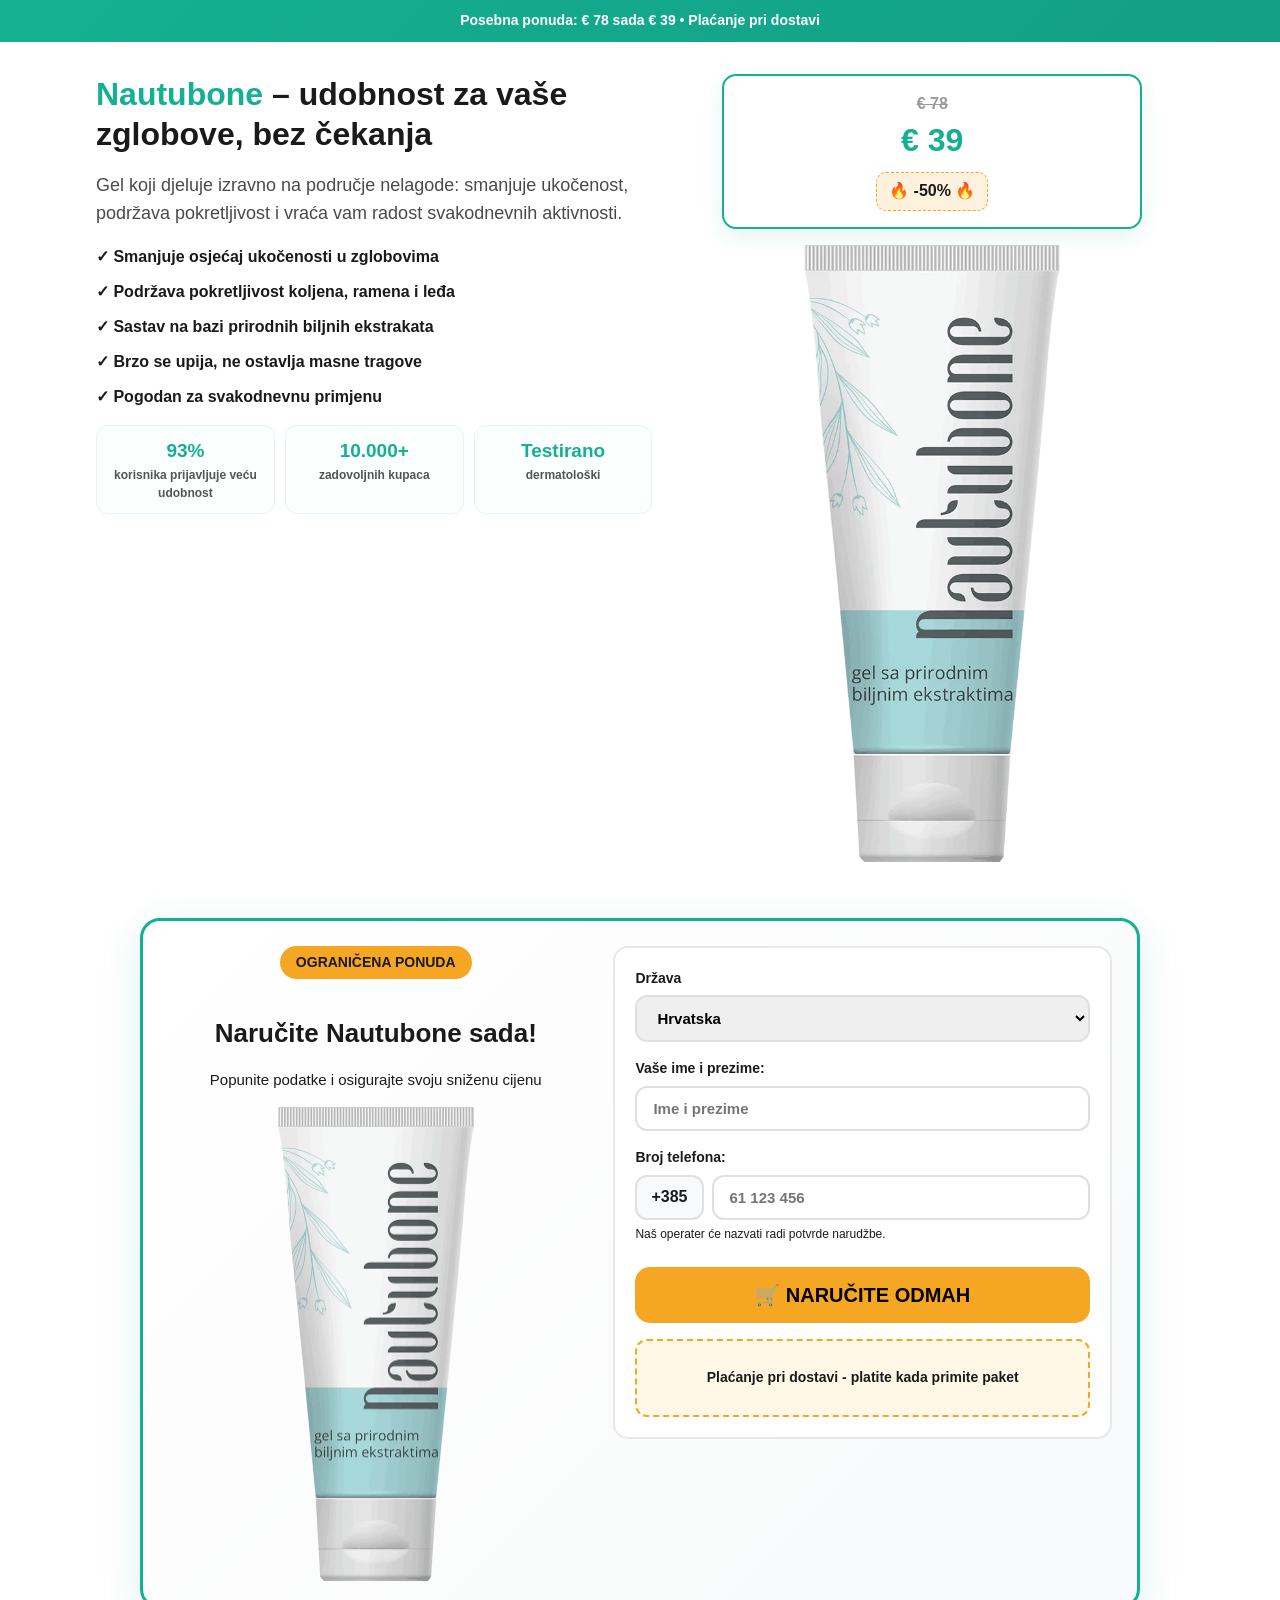
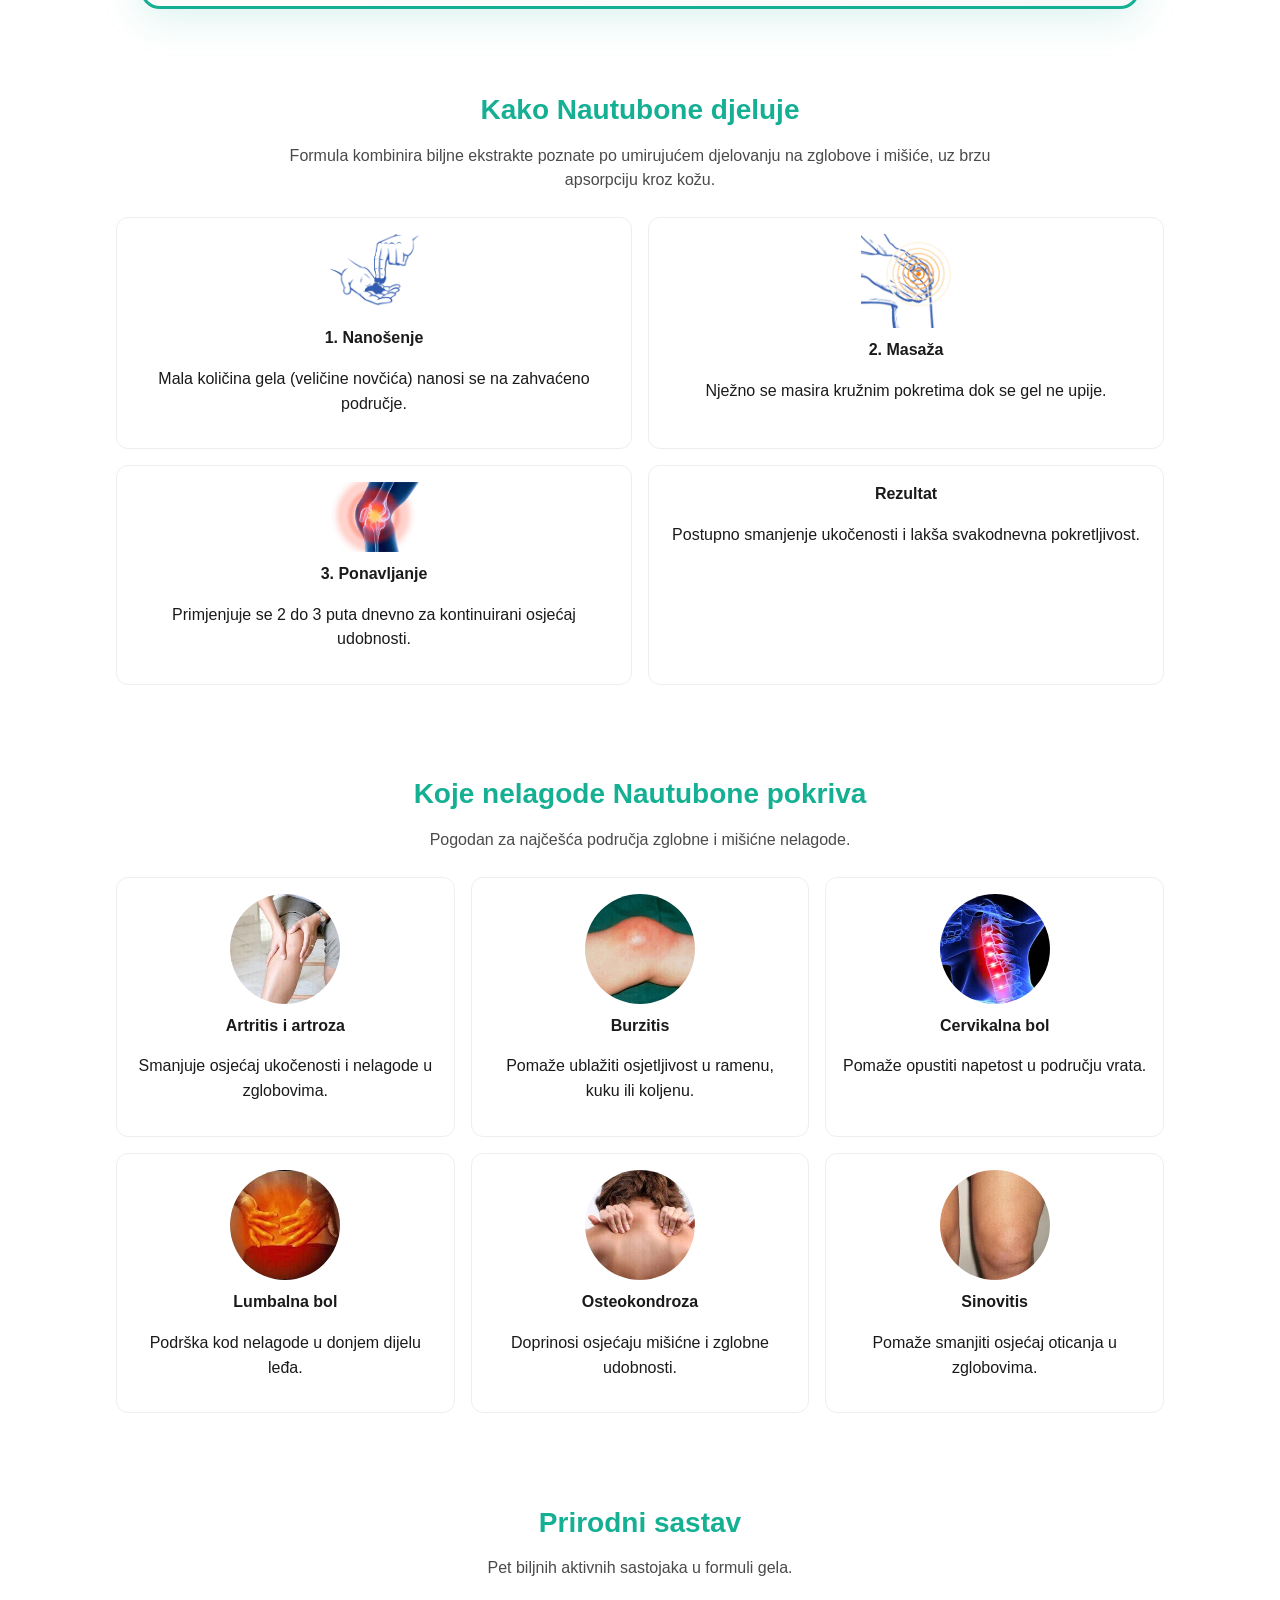
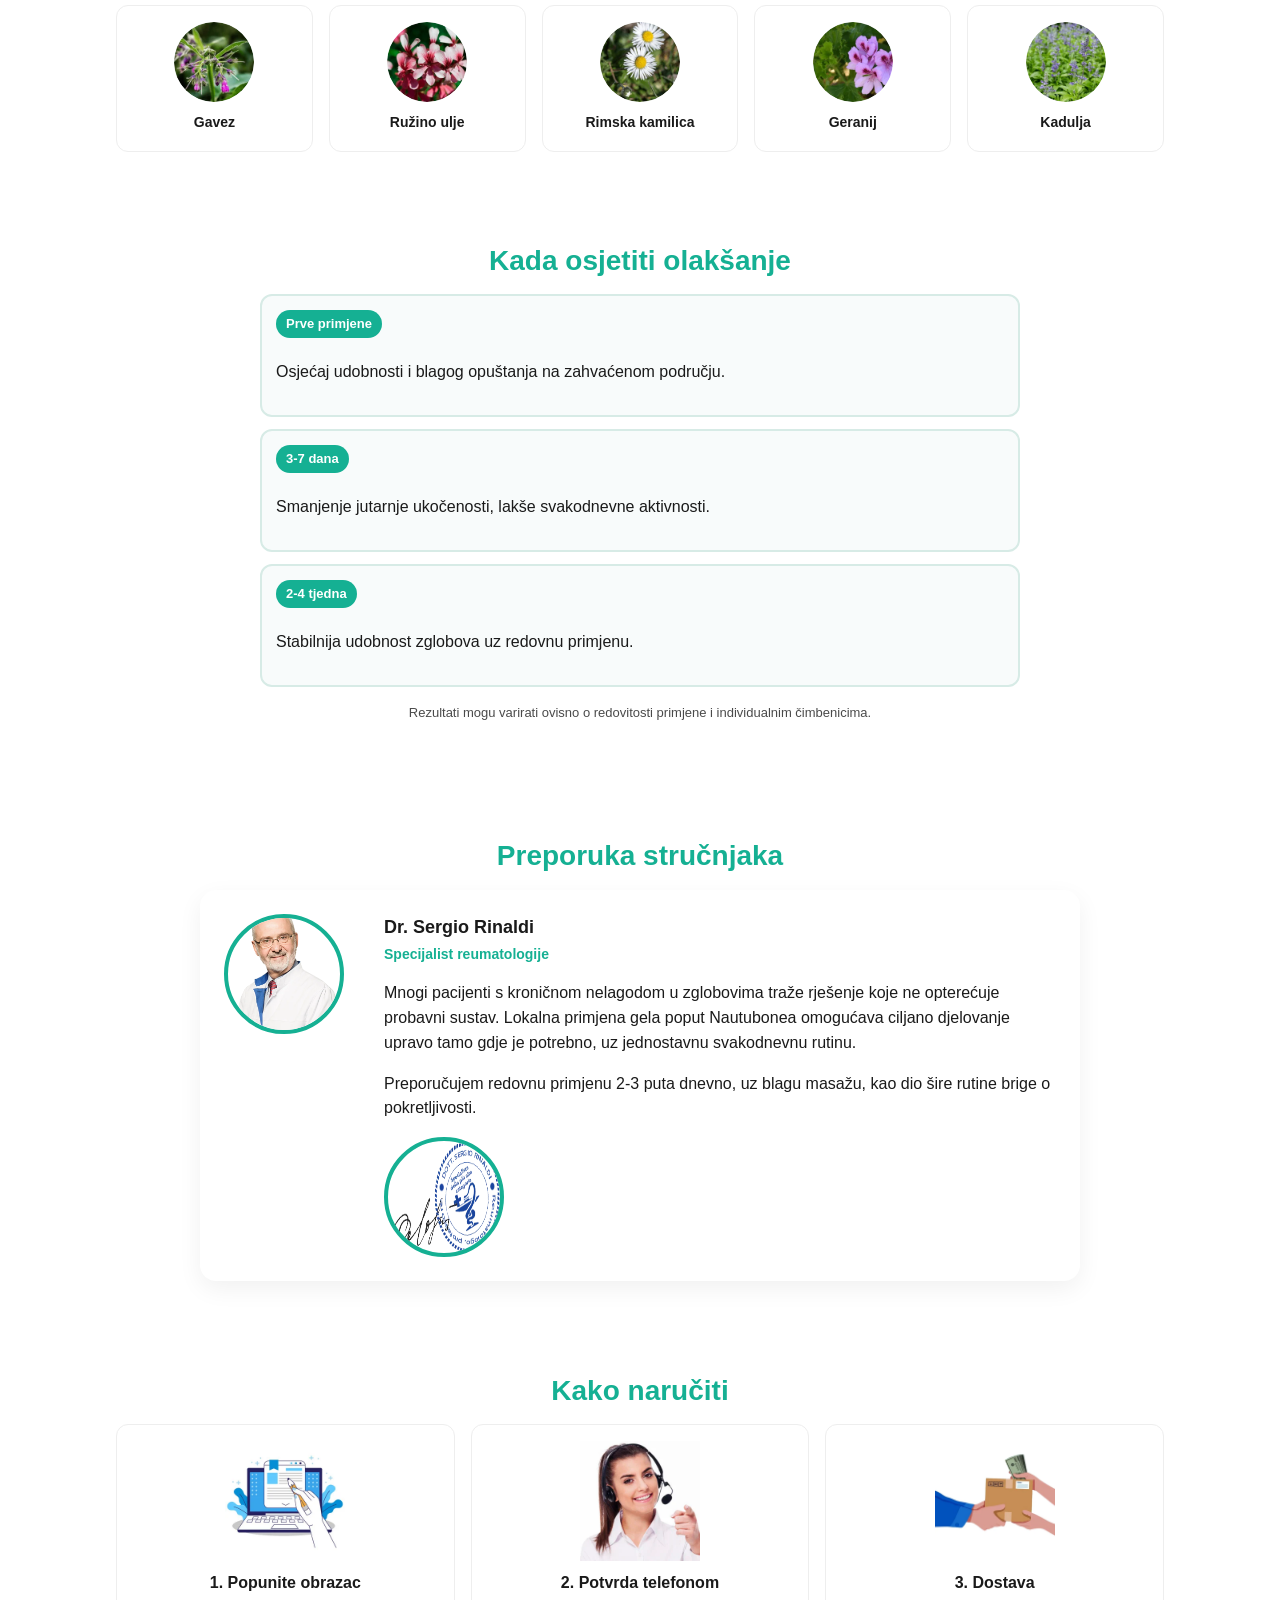
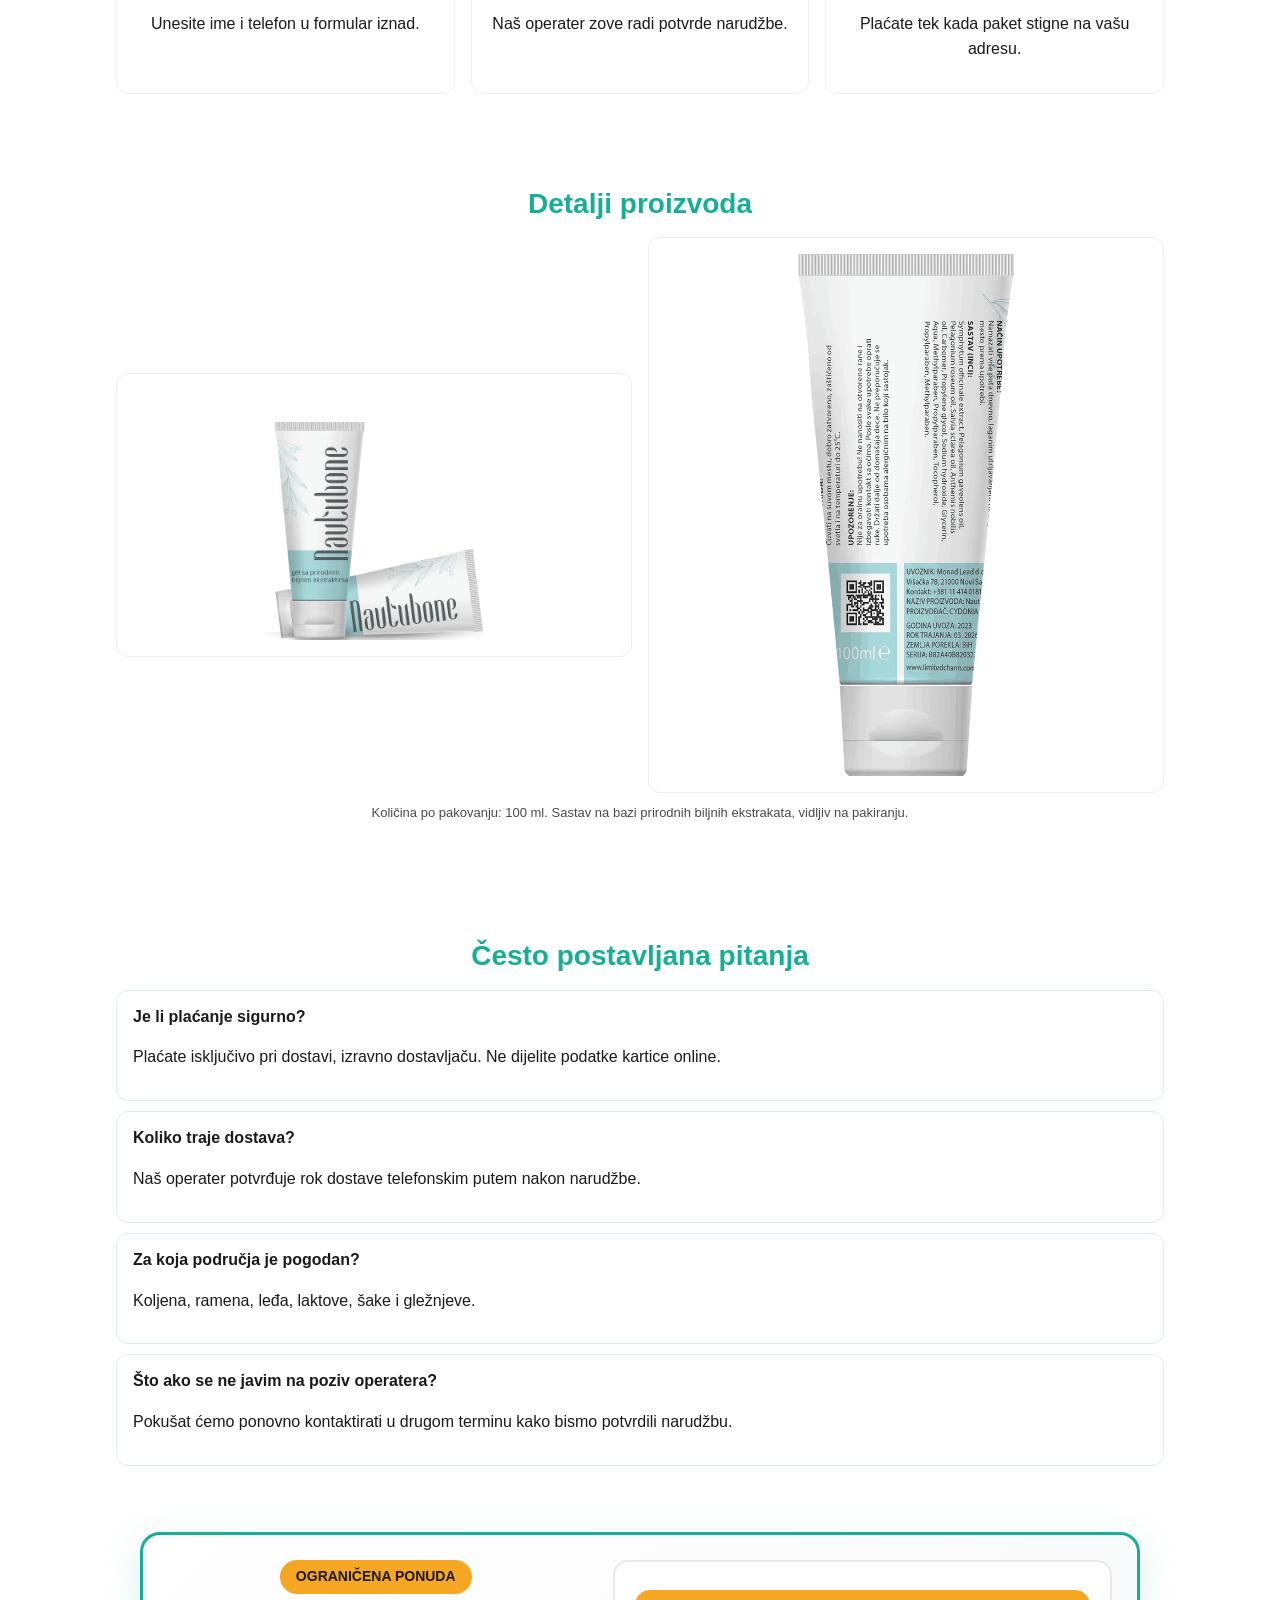
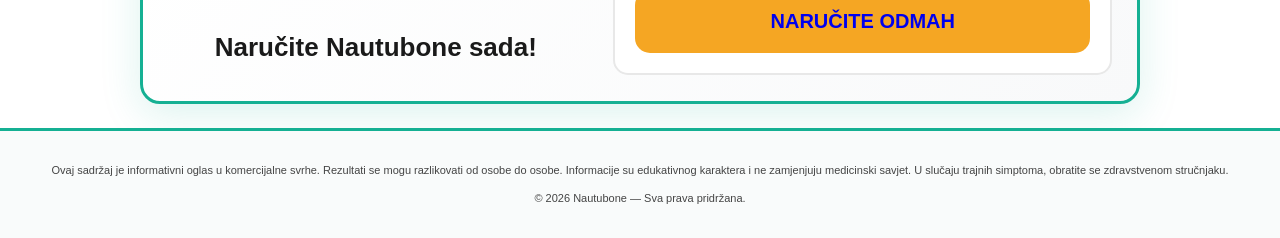
==== index.html @ 8d082479 "Initial commit" ====
<!DOCTYPE html>
<html lang="hr">
<head>
<meta charset="UTF-8">
<title>Nautubone - Udobnost za vaše zglobove</title>
<meta name="viewport" content="width=device-width, initial-scale=1">
<link rel="stylesheet" href="css/style.css">
</head>
<body>

<div class="lp-sticky">
  Posebna ponuda: <span id="price-old-value-sticky"></span> sada <span id="price-new-value-sticky"></span> • Plaćanje pri dostavi
</div>

<!-- HERO -->
<section class="hero">
  <div class="hero-col-left">
    <h1><span class="produto-nome destaque">Nautubone</span> – udobnost za vaše zglobove, bez čekanja</h1>
    <p class="sub">Gel koji djeluje izravno na područje nelagode: smanjuje ukočenost, podržava pokretljivost i vraća vam radost svakodnevnih aktivnosti.</p>

    <ul class="beneficios">
      <li>✓ Smanjuje osjećaj ukočenosti u zglobovima</li>
      <li>✓ Podržava pokretljivost koljena, ramena i leđa</li>
      <li>✓ Sastav na bazi prirodnih biljnih ekstrakata</li>
      <li>✓ Brzo se upija, ne ostavlja masne tragove</li>
      <li>✓ Pogodan za svakodnevnu primjenu</li>
    </ul>

    <div class="quick-facts">
      <div><strong>93%</strong><span>korisnika prijavljuje veću udobnost</span></div>
      <div><strong>10.000+</strong><span>zadovoljnih kupaca</span></div>
      <div><strong>Testirano</strong><span>dermatološki</span></div>
    </div>
  </div>

  <div class="hero-col-right">
    <div class="oferta-card">
      <div id="price-old-value"></div>
      <div id="price-new-value"></div>
      <div id="price-discount-value"></div>
    </div>
    <img class="product-img-front" src="img/nautubone_front.webp" alt="Nautubone gel" style="max-width:260px;margin:16px auto 0;">
  </div>
</section>

<!-- FORMULÁRIO -->
<div class="form-container" id="formulario-oferta">
  <div class="form-two-columns">
    <div class="left-column" style="text-align:center;">
      <div class="form-badge" id="form-badge"></div>
      <h2 class="form-title" id="form-title"></h2>
      <p class="form-subtitle" id="form-subtitle"></p>
      <img class="product-img-front" src="img/nautubone_front.webp" alt="Nautubone gel" style="max-width:200px;margin:0 auto;">
    </div>

    <div class="right-column">
      <div class="form-wrapper">
        <form id="order_form" method="post">

          <div class="form-group">
            <label class="form-label" id="label-pais" for="country_code_selector"></label>
            <select class="form-input" id="country_code_selector" name="country" required>
              <option id="pais-option" value="" selected></option>
            </select>
          </div>

          <div class="form-group">
            <label class="form-label" id="label-nome" for="label_name"></label>
            <input class="form-input" id="label_name" name="name" type="text" autocomplete="name" required>
          </div>

          <div class="form-group">
            <label class="form-label" id="label-telefone" for="label_phone"></label>
            <div class="phone-group">
              <span class="phone-ddi" id="phone-ddi"></span>
              <input class="form-input" id="label_phone" name="phone" type="tel" autocomplete="tel" required>
            </div>
            <small class="form-help" id="ajuda-telefone"></small>
          </div>

          <button type="submit" class="cta-button"><span id="cta-button-text"></span></button>
        </form>

        <div class="payment-info">
          <p id="payment-info-text"></p>
        </div>
      </div>
    </div>
  </div>
</div>

<!-- MECANISMO -->
<section class="section">
  <h2>Kako <span class="produto-nome">Nautubone</span> djeluje</h2>
  <p class="lead">Formula kombinira biljne ekstrakte poznate po umirujućem djelovanju na zglobove i mišiće, uz brzu apsorpciju kroz kožu.</p>
  <div class="grid-cards">
    <div class="card-simple">
      <img src="img/htu-item1.webp" alt="Nanošenje gela" style="max-width:90px;margin:0 auto 10px;">
      <strong>1. Nanošenje</strong><p>Mala količina gela (veličine novčića) nanosi se na zahvaćeno područje.</p>
    </div>
    <div class="card-simple">
      <img src="img/htu-item2.webp" alt="Masaža gela" style="max-width:90px;margin:0 auto 10px;">
      <strong>2. Masaža</strong><p>Nježno se masira kružnim pokretima dok se gel ne upije.</p>
    </div>
    <div class="card-simple">
      <img src="img/block-bg3.webp" alt="Redovna primjena" style="max-width:90px;margin:0 auto 10px;">
      <strong>3. Ponavljanje</strong><p>Primjenjuje se 2 do 3 puta dnevno za kontinuirani osjećaj udobnosti.</p>
    </div>
    <div class="card-simple"><strong>Rezultat</strong><p>Postupno smanjenje ukočenosti i lakša svakodnevna pokretljivost.</p></div>
  </div>
</section>

<!-- CONDIÇÕES TRATADAS -->
<section class="section">
  <h2>Koje nelagode Nautubone pokriva</h2>
  <p class="lead">Pogodan za najčešća područja zglobne i mišićne nelagode.</p>
  <div class="grid-cards" style="grid-template-columns:repeat(3,1fr);">
    <div class="card-simple">
      <img src="img/artrite_artrose.webp" alt="Artritis i artroza" style="max-width:110px;border-radius:50%;margin:0 auto 10px;">
      <strong>Artritis i artroza</strong><p>Smanjuje osjećaj ukočenosti i nelagode u zglobovima.</p>
    </div>
    <div class="card-simple">
      <img src="img/bursite.webp" alt="Burzitis" style="max-width:110px;border-radius:50%;margin:0 auto 10px;">
      <strong>Burzitis</strong><p>Pomaže ublažiti osjetljivost u ramenu, kuku ili koljenu.</p>
    </div>
    <div class="card-simple">
      <img src="img/cervicalgia.webp" alt="Cervikalna bol" style="max-width:110px;border-radius:50%;margin:0 auto 10px;">
      <strong>Cervikalna bol</strong><p>Pomaže opustiti napetost u području vrata.</p>
    </div>
    <div class="card-simple">
      <img src="img/dor_forte.webp" alt="Lumbalna bol" style="max-width:110px;border-radius:50%;margin:0 auto 10px;">
      <strong>Lumbalna bol</strong><p>Podrška kod nelagode u donjem dijelu leđa.</p>
    </div>
    <div class="card-simple">
      <img src="img/osteocondrose_osteoporose.webp" alt="Osteokondroza" style="max-width:110px;border-radius:50%;margin:0 auto 10px;">
      <strong>Osteokondroza</strong><p>Doprinosi osjećaju mišićne i zglobne udobnosti.</p>
    </div>
    <div class="card-simple">
      <img src="img/sinovite.webp" alt="Sinovitis" style="max-width:110px;border-radius:50%;margin:0 auto 10px;">
      <strong>Sinovitis</strong><p>Pomaže smanjiti osjećaj oticanja u zglobovima.</p>
    </div>
  </div>
</section>

<!-- INGREDIENTES -->
<section class="section">
  <h2>Prirodni sastav</h2>
  <p class="lead">Pet biljnih aktivnih sastojaka u formuli gela.</p>
  <div class="grid-cards" style="grid-template-columns:repeat(5,1fr);">
    <div class="card-simple">
      <img src="img/Symphytum_officinale.webp" alt="Gavez" style="max-width:80px;border-radius:50%;margin:0 auto 8px;">
      <strong style="font-size:14px;">Gavez</strong>
    </div>
    <div class="card-simple">
      <img src="img/Pelargonium_roseum.webp" alt="Ružino ulje" style="max-width:80px;border-radius:50%;margin:0 auto 8px;">
      <strong style="font-size:14px;">Ružino ulje</strong>
    </div>
    <div class="card-simple">
      <img src="img/Anthemis_nobilis.webp" alt="Rimska kamilica" style="max-width:80px;border-radius:50%;margin:0 auto 8px;">
      <strong style="font-size:14px;">Rimska kamilica</strong>
    </div>
    <div class="card-simple">
      <img src="img/Pelargonium_graveolens.webp" alt="Geranij" style="max-width:80px;border-radius:50%;margin:0 auto 8px;">
      <strong style="font-size:14px;">Geranij</strong>
    </div>
    <div class="card-simple">
      <img src="img/Salvia_sclarea.webp" alt="Kadulja" style="max-width:80px;border-radius:50%;margin:0 auto 8px;">
      <strong style="font-size:14px;">Kadulja</strong>
    </div>
  </div>
</section>

<!-- TIMELINE -->
<section class="section">
  <h2>Kada osjetiti olakšanje</h2>
  <div class="timeline">
    <div class="card"><span class="when">Prve primjene</span><p>Osjećaj udobnosti i blagog opuštanja na zahvaćenom području.</p></div>
    <div class="card"><span class="when">3-7 dana</span><p>Smanjenje jutarnje ukočenosti, lakše svakodnevne aktivnosti.</p></div>
    <div class="card"><span class="when">2-4 tjedna</span><p>Stabilnija udobnost zglobova uz redovnu primjenu.</p></div>
  </div>
  <p class="lead" style="margin-top:16px;font-size:13px;">Rezultati mogu varirati ovisno o redovitosti primjene i individualnim čimbenicima.</p>
</section>

<!-- DEPOIMENTO / AUTORIDADE -->
<section class="section">
  <h2>Preporuka stručnjaka</h2>
  <div class="expert-card">
    <img src="img/doctor.webp" alt="Dr. Sergio Rinaldi" style="border-radius:50%;width:120px;height:120px;object-fit:cover;">
    <div>
      <p class="expert-name">Dr. Sergio Rinaldi</p>
      <p class="expert-title">Specijalist reumatologije</p>
      <p>Mnogi pacijenti s kroničnom nelagodom u zglobovima traže rješenje koje ne opterećuje probavni sustav. Lokalna primjena gela poput Nautubonea omogućava ciljano djelovanje upravo tamo gdje je potrebno, uz jednostavnu svakodnevnu rutinu.</p>
      <p>Preporučujem redovnu primjenu 2-3 puta dnevno, uz blagu masažu, kao dio šire rutine brige o pokretljivosti.</p>
      <img src="img/signature.webp" alt="Potpis" style="max-width:140px;margin-top:10px;">
    </div>
  </div>
</section>

<!-- COMO FUNCIONA O PEDIDO -->
<section class="section">
  <h2>Kako naručiti</h2>
  <div class="grid-cards" style="grid-template-columns:repeat(3,1fr);">
    <div class="card-simple">
      <img src="img/order_step1.webp" alt="Popunite obrazac" style="max-width:120px;margin:0 auto 10px;">
      <strong>1. Popunite obrazac</strong><p>Unesite ime i telefon u formular iznad.</p>
    </div>
    <div class="card-simple">
      <img src="img/order_step2.webp" alt="Poziv operatera" style="max-width:120px;margin:0 auto 10px;">
      <strong>2. Potvrda telefonom</strong><p>Naš operater zove radi potvrde narudžbe.</p>
    </div>
    <div class="card-simple">
      <img src="img/order_step3.webp" alt="Dostava i plaćanje" style="max-width:120px;margin:0 auto 10px;">
      <strong>3. Dostava</strong><p>Plaćate tek kada paket stigne na vašu adresu.</p>
    </div>
  </div>
</section>

<!-- DETALHES DO PRODUTO -->
<section class="section">
  <h2>Detalji proizvoda</h2>
  <div class="grid-cards" style="grid-template-columns:1fr 1fr;align-items:center;">
    <div class="card-simple"><img src="img/nautubone_promo_70.webp" alt="Nautubone gel" style="max-width:220px;margin:0 auto;"></div>
    <div class="card-simple">
      <img src="img/nautubone_back.webp" alt="Nautubone - sastav i upute" style="max-width:220px;margin:0 auto;">
    </div>
  </div>
  <p class="lead" style="margin-top:10px;font-size:13px;">Količina po pakovanju: 100 ml. Sastav na bazi prirodnih biljnih ekstrakata, vidljiv na pakiranju.</p>
</section>

<!-- FAQ -->
<section class="section">
  <h2>Često postavljana pitanja</h2>
  <div class="faq-item"><strong>Je li plaćanje sigurno?</strong><p>Plaćate isključivo pri dostavi, izravno dostavljaču. Ne dijelite podatke kartice online.</p></div>
  <div class="faq-item"><strong>Koliko traje dostava?</strong><p>Naš operater potvrđuje rok dostave telefonskim putem nakon narudžbe.</p></div>
  <div class="faq-item"><strong>Za koja područja je pogodan?</strong><p>Koljena, ramena, leđa, laktove, šake i gležnjeve.</p></div>
  <div class="faq-item"><strong>Što ako se ne javim na poziv operatera?</strong><p>Pokušat ćemo ponovno kontaktirati u drugom terminu kako bismo potvrdili narudžbu.</p></div>
</section>

<!-- CTA FINAL -->
<div class="form-container">
  <div class="form-two-columns">
    <div class="left-column" style="text-align:center;">
      <div class="form-badge" id="form-badge-2"></div>
      <h2 class="form-title" id="form-title-2"></h2>
    </div>
    <div class="right-column">
      <div class="form-wrapper">
        <a href="#formulario-oferta" class="cta-button" style="display:block;text-align:center;text-decoration:none;">
          Naručite odmah
        </a>
      </div>
    </div>
  </div>
</div>

<footer class="legal">
  <p>Ovaj sadržaj je informativni oglas u komercijalne svrhe. Rezultati se mogu razlikovati od osobe do osobe. Informacije su edukativnog karaktera i ne zamjenjuju medicinski savjet. U slučaju trajnih simptoma, obratite se zdravstvenom stručnjaku.</p>
  <p>© <span id="ano-atual"></span> <span class="produto-nome">Nautubone</span> — Sva prava pridržana.</p>
</footer>

<script src="js/config.js"></script>
<script src="js/main.js"></script>
<script src="js/tracking.js"></script>
<script>
  document.getElementById("ano-atual").textContent = new Date().getFullYear();
  document.getElementById("form-badge-2").textContent = OFFER_CONFIG.textos.badgeOferta;
  document.getElementById("form-title-2").textContent = OFFER_CONFIG.textos.tituloForm;
</script>
</body>
</html>
---- css/style.css ----
:root {
  --cor-principal: #15B093;
  --cor-destaque: #F5A623;
  --cor-destaque-escuro: #E09515;
  --cor-texto: #1a1a1a;
  --cor-texto-claro: #4a4a4a;
  --cor-fundo-suave: #f8f9fa;
  --cor-borda: #e0e0e0;
  --cor-branco: #ffffff;
}

* { box-sizing: border-box; }

body {
  margin: 0;
  font-family: -apple-system, BlinkMacSystemFont, "Segoe UI", Roboto, Arial, sans-serif;
  color: var(--cor-texto);
  background: var(--cor-branco);
  line-height: 1.55;
}

img { max-width: 100%; display: block; }

.lp-sticky {
  position: sticky;
  top: 0;
  z-index: 999;
  background: linear-gradient(135deg, var(--cor-principal), #129f85);
  color: #fff;
  text-align: center;
  padding: 10px 14px;
  font-weight: 700;
  font-size: 14px;
}

.hero {
  max-width: 1120px;
  margin: 0 auto;
  padding: 32px 16px;
  display: grid;
  grid-template-columns: 1.05fr 0.95fr;
  gap: 28px;
}
.hero h1 { font-size: 32px; line-height: 1.25; margin: 0 0 14px; }
.hero h1 .destaque { color: var(--cor-principal); }
.hero p.sub { font-size: 18px; color: var(--cor-texto-claro); margin-bottom: 18px; }
.hero ul.beneficios { list-style: none; padding: 0; margin: 0 0 16px; display: grid; gap: 10px; }
.hero ul.beneficios li { display: flex; gap: 10px; font-size: 16px; font-weight: 600; }

.quick-facts { display: grid; grid-template-columns: repeat(3,1fr); gap: 10px; margin-top: 14px; }
.quick-facts div { text-align: center; background: #fbfffe; border: 1px solid #e6f4f1; border-radius: 12px; padding: 10px 8px; }
.quick-facts strong { display: block; font-size: 19px; color: var(--cor-principal); font-weight: 900; }
.quick-facts span { display: block; font-size: 12px; color: #555; font-weight: 700; }

.oferta-card {
  border: 2px solid var(--cor-principal);
  border-radius: 14px;
  padding: 16px;
  background: #fff;
  box-shadow: 0 8px 22px rgba(21,176,147,0.12);
  text-align: center;
  max-width: 420px;
  margin: 0 auto;
}
#price-old-value { font-size: 16px; color: #9b9b9b; text-decoration: line-through; font-weight: 700; }
#price-new-value { display: block; font-size: 32px; font-weight: 900; color: var(--cor-principal); }
#price-discount-value {
  display: inline-block; margin-top: 6px; background: rgba(245,166,35,.15);
  border: 1px dashed var(--cor-destaque); border-radius: 10px; padding: 6px 12px; font-weight: 900;
}

.form-container {
  max-width: 1000px; margin: 24px auto; padding: 25px;
  border: 3px solid var(--cor-principal); border-radius: 20px;
  background: linear-gradient(135deg, #fff 0%, var(--cor-fundo-suave) 100%);
  box-shadow: 0 10px 40px rgba(21,176,147,.15);
}
.form-two-columns { display: grid; grid-template-columns: 1fr 1.2fr; gap: 30px; align-items: start; }
.form-badge {
  background: var(--cor-destaque); font-weight: 800; font-size: 14px; padding: 6px 16px;
  border-radius: 25px; display: inline-block; margin-bottom: 12px; text-transform: uppercase;
}
.form-title { font-size: 26px; font-weight: 800; text-align: center; margin-bottom: 8px; }
.form-subtitle { font-size: 15px; text-align: center; margin-bottom: 15px; }
.form-wrapper { background: #fff; border: 2px solid #e8e8e8; border-radius: 15px; padding: 20px; }
.form-group { margin-bottom: 16px; }
.form-label { display: block; font-size: 14px; font-weight: 700; margin-bottom: 6px; }
.form-input {
  width: 100%; padding: 12px 16px; border: 2px solid var(--cor-borda); border-radius: 12px;
  font-size: 15px; font-weight: 600;
}
.form-input:focus { outline: 0; border-color: var(--cor-principal); box-shadow: 0 0 0 4px rgba(21,176,147,.1); }
.phone-group { display: flex; gap: 8px; }
.phone-ddi {
  flex: 0 0 auto; display: flex; align-items: center; justify-content: center;
  padding: 0 14px; border: 2px solid var(--cor-borda); border-radius: 12px;
  font-weight: 700; background: var(--cor-fundo-suave); white-space: nowrap;
}
.phone-group .form-input { flex: 1; }
.form-help { display: block; margin-top: 5px; font-size: 12px; }
.cta-button {
  width: 100%; background: var(--cor-destaque); font-size: 20px; font-weight: 900;
  padding: 16px 24px; border: none; border-radius: 15px; cursor: pointer;
  text-transform: uppercase; margin-top: 8px; transition: transform .2s, box-shadow .2s;
}
.cta-button:hover { background: var(--cor-destaque-escuro); transform: translateY(-2px); }
.cta-button:disabled { opacity: .7; cursor: not-allowed; transform: none; }
.payment-info {
  background: #fff8e6; border: 2px dashed var(--cor-destaque); border-radius: 12px;
  padding: 12px; text-align: center; margin-top: 16px; font-weight: 700; font-size: 14px;
}

.section { max-width: 1080px; margin: 0 auto; padding: 32px 16px; }
.section h2 { color: var(--cor-principal); font-size: 28px; text-align: center; margin-bottom: 12px; }
.section .lead { text-align: center; color: var(--cor-texto-claro); max-width: 720px; margin: 0 auto 24px; }
.grid-cards { display: grid; grid-template-columns: repeat(2, 1fr); gap: 16px; }
.card-simple { background: #fff; border: 1px solid #eee; border-radius: 12px; padding: 16px; text-align: center; }
.card-simple.left { text-align: left; }

.expert-card { display: grid; grid-template-columns: 140px 1fr; gap: 20px; max-width: 880px; margin: 0 auto; background: #fff; border-radius: 16px; padding: 24px; box-shadow: 0 8px 24px rgba(0,0,0,.06); }
.expert-card img { width: 120px; height: 120px; border-radius: 50%; border: 4px solid var(--cor-principal); }
.expert-name { font-weight: 800; font-size: 18px; margin: 0; }
.expert-title { color: var(--cor-principal); font-weight: 700; font-size: 14px; margin: 2px 0 10px; }

.timeline { display: grid; gap: 12px; max-width: 760px; margin: 0 auto; }
.timeline .when { display: inline-block; background: var(--cor-principal); color: #fff; font-weight: 700; padding: 4px 10px; border-radius: 999px; font-size: 13px; margin-bottom: 6px; }
.timeline div.card { background: #f8fbfb; border: 2px solid #d7ebe6; border-radius: 12px; padding: 14px; }

.faq-item { background: #fff; border: 1px solid #ddeeea; border-radius: 12px; margin-bottom: 10px; padding: 14px 16px; }
.faq-item strong { display: block; margin-bottom: 4px; }

footer.legal { background: #f9fbfb; border-top: 3px solid var(--cor-principal); padding: 20px 16px; font-size: 11px; color: #444; text-align: center; }

@media (max-width: 900px) {
  .hero, .form-two-columns { grid-template-columns: 1fr; }
  .grid-cards { grid-template-columns: 1fr 1fr; }
  .expert-card { grid-template-columns: 1fr; text-align: center; }
  .expert-card img { margin: 0 auto; }
}
@media (max-width: 520px) {
  .hero h1 { font-size: 26px; }
  .grid-cards { grid-template-columns: 1fr; }
  .quick-facts { grid-template-columns: 1fr 1fr 1fr; }
  #price-new-value { font-size: 28px; }
}
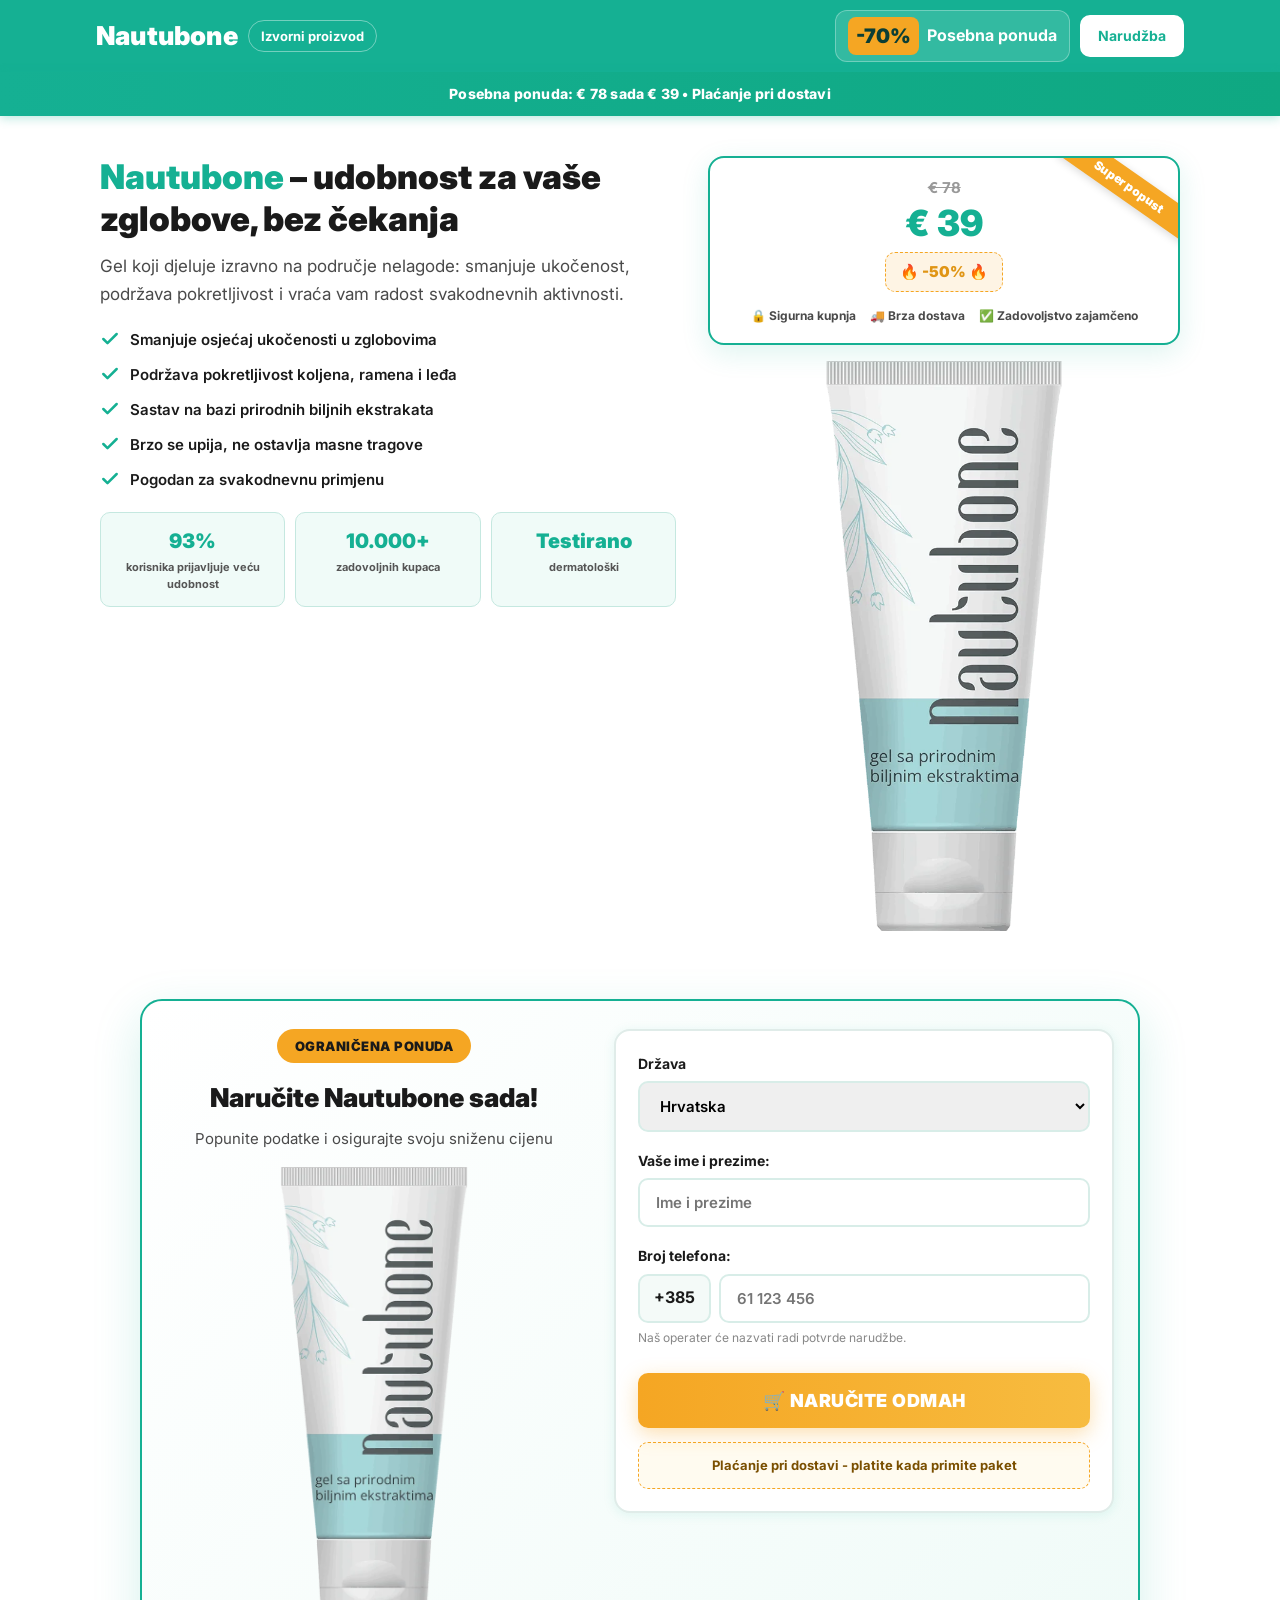
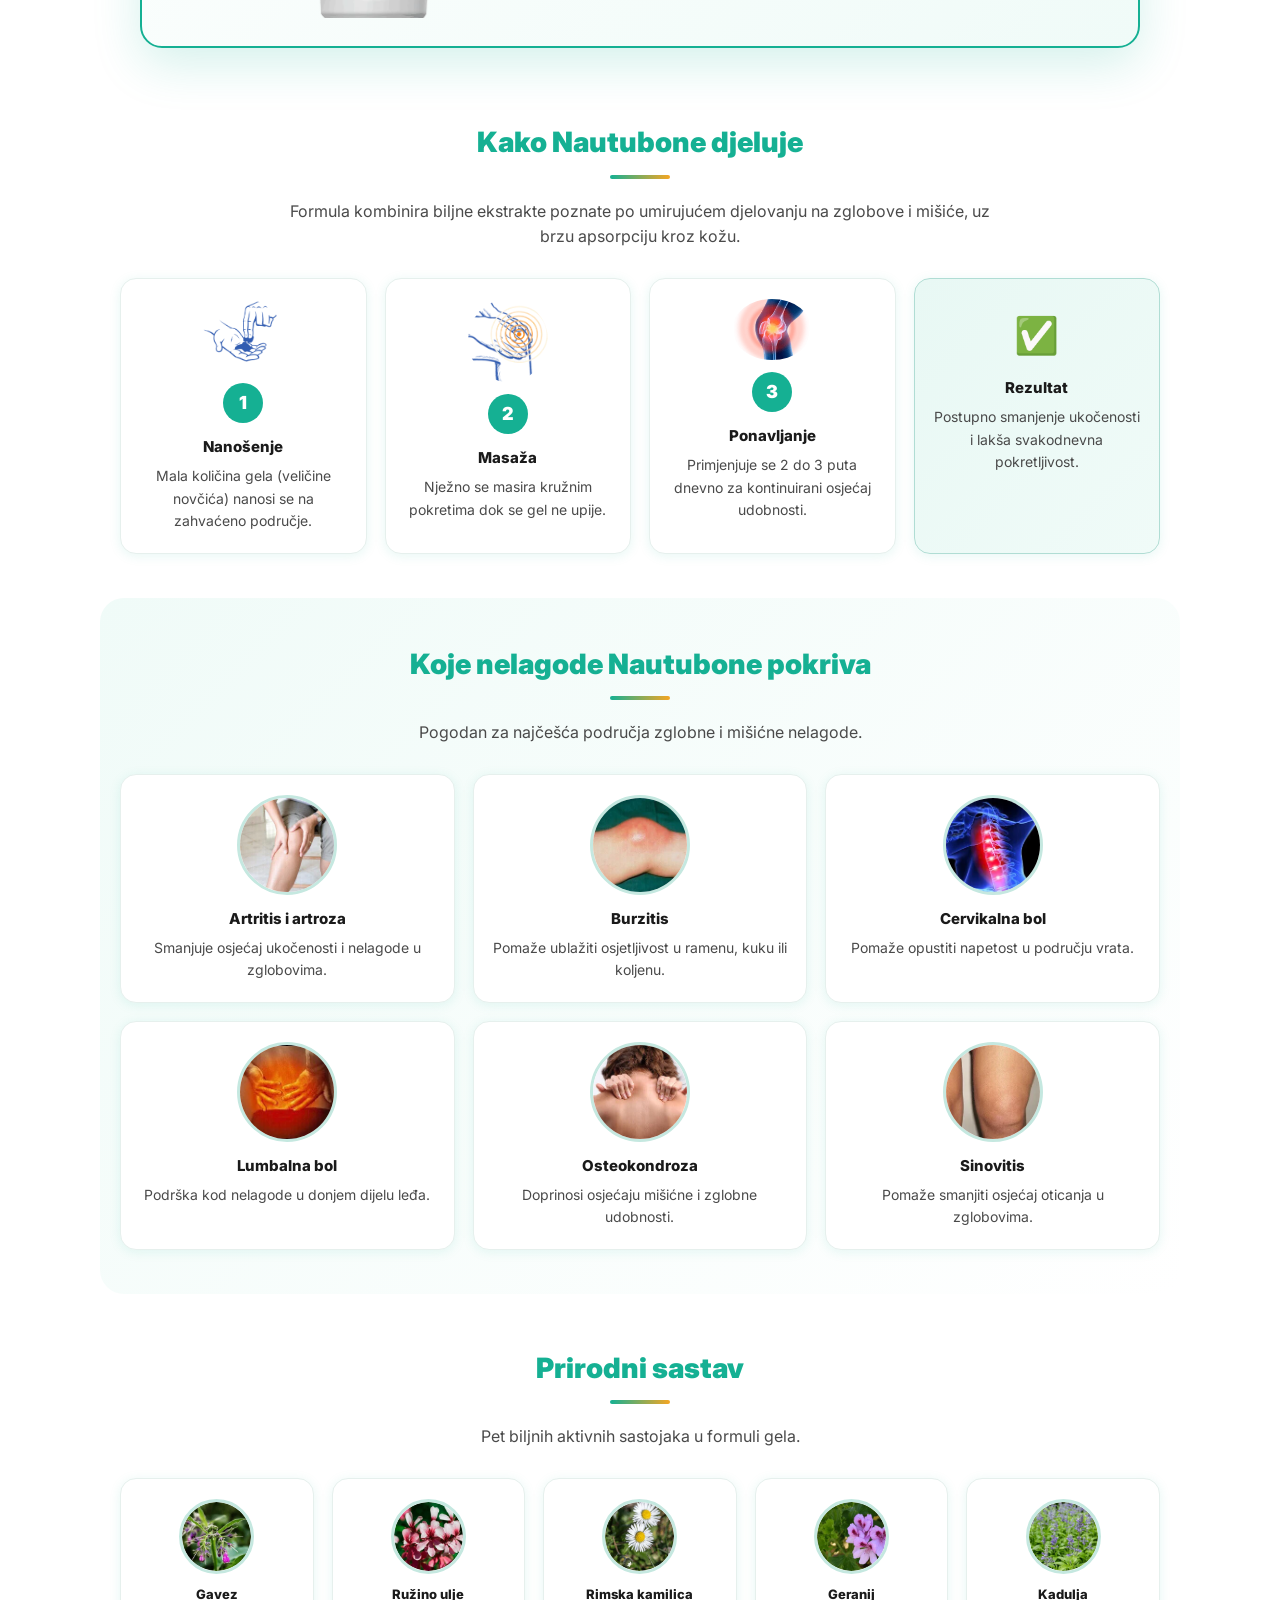
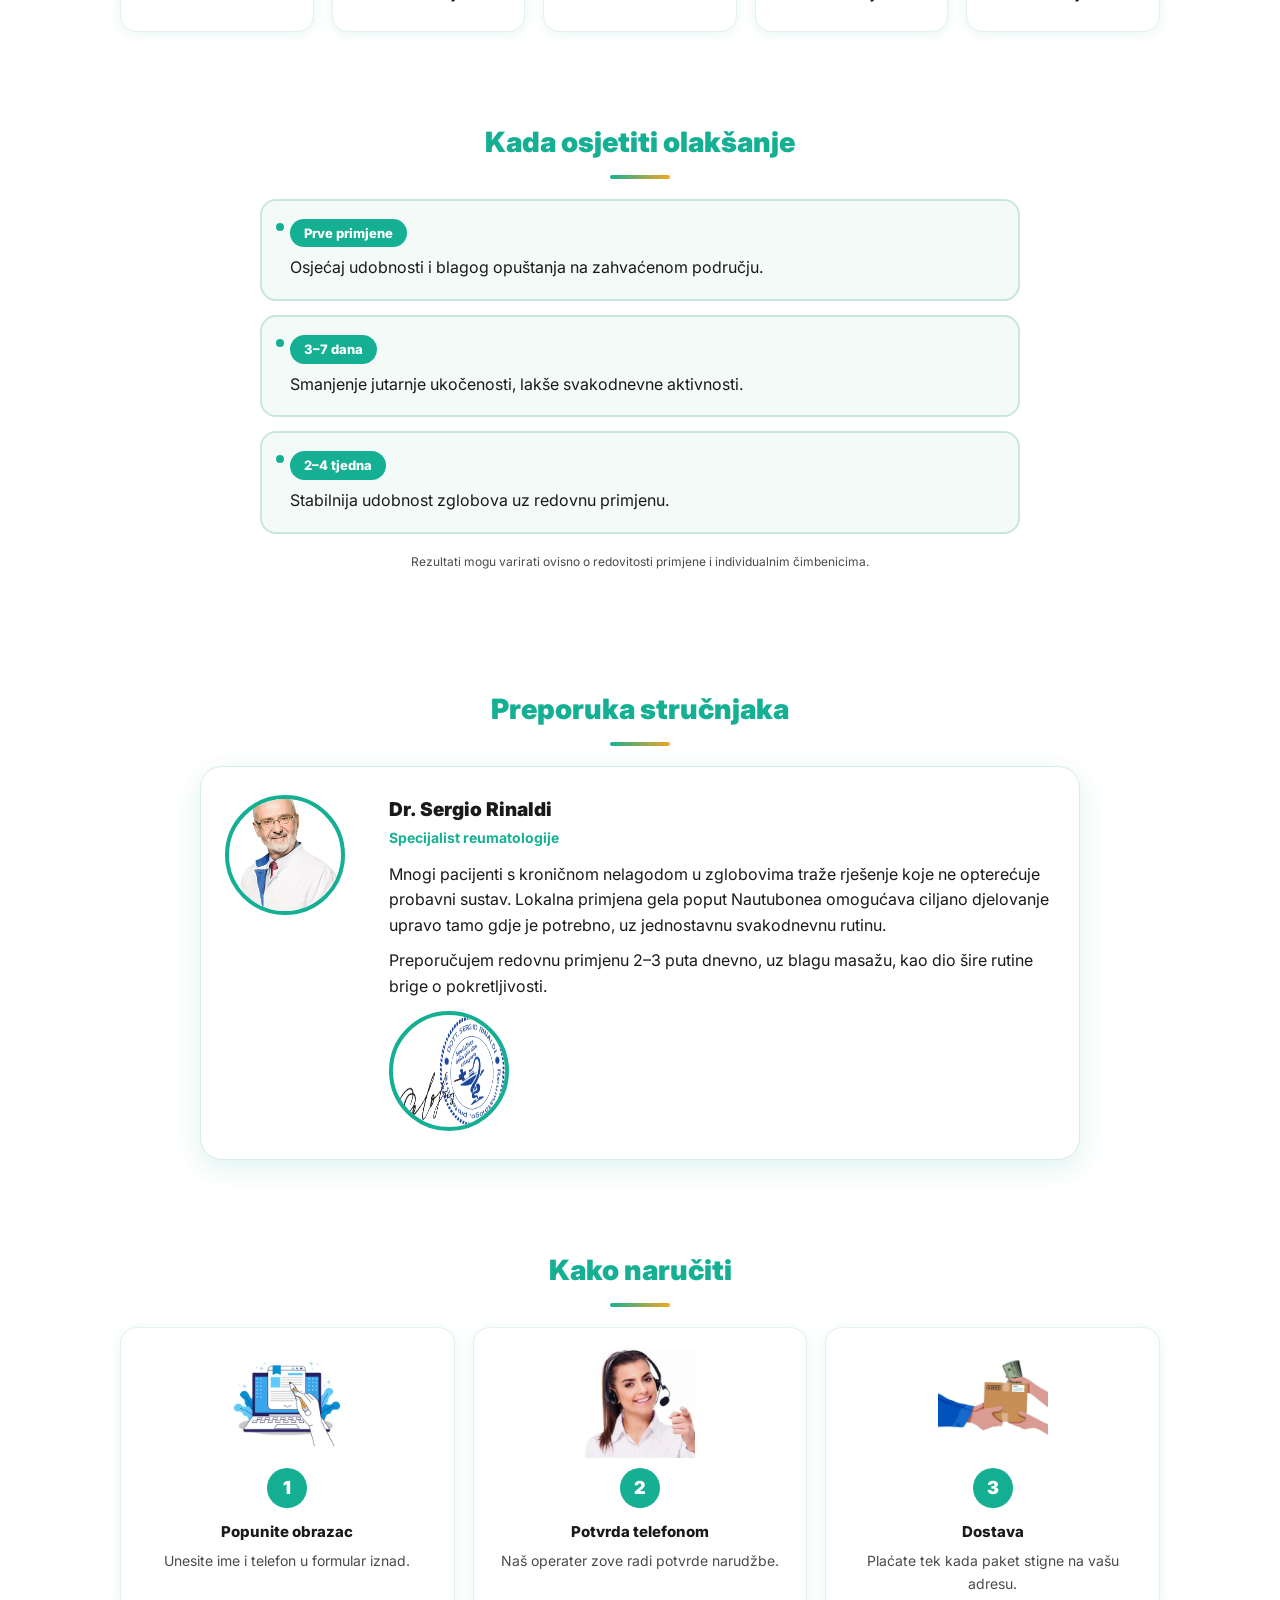
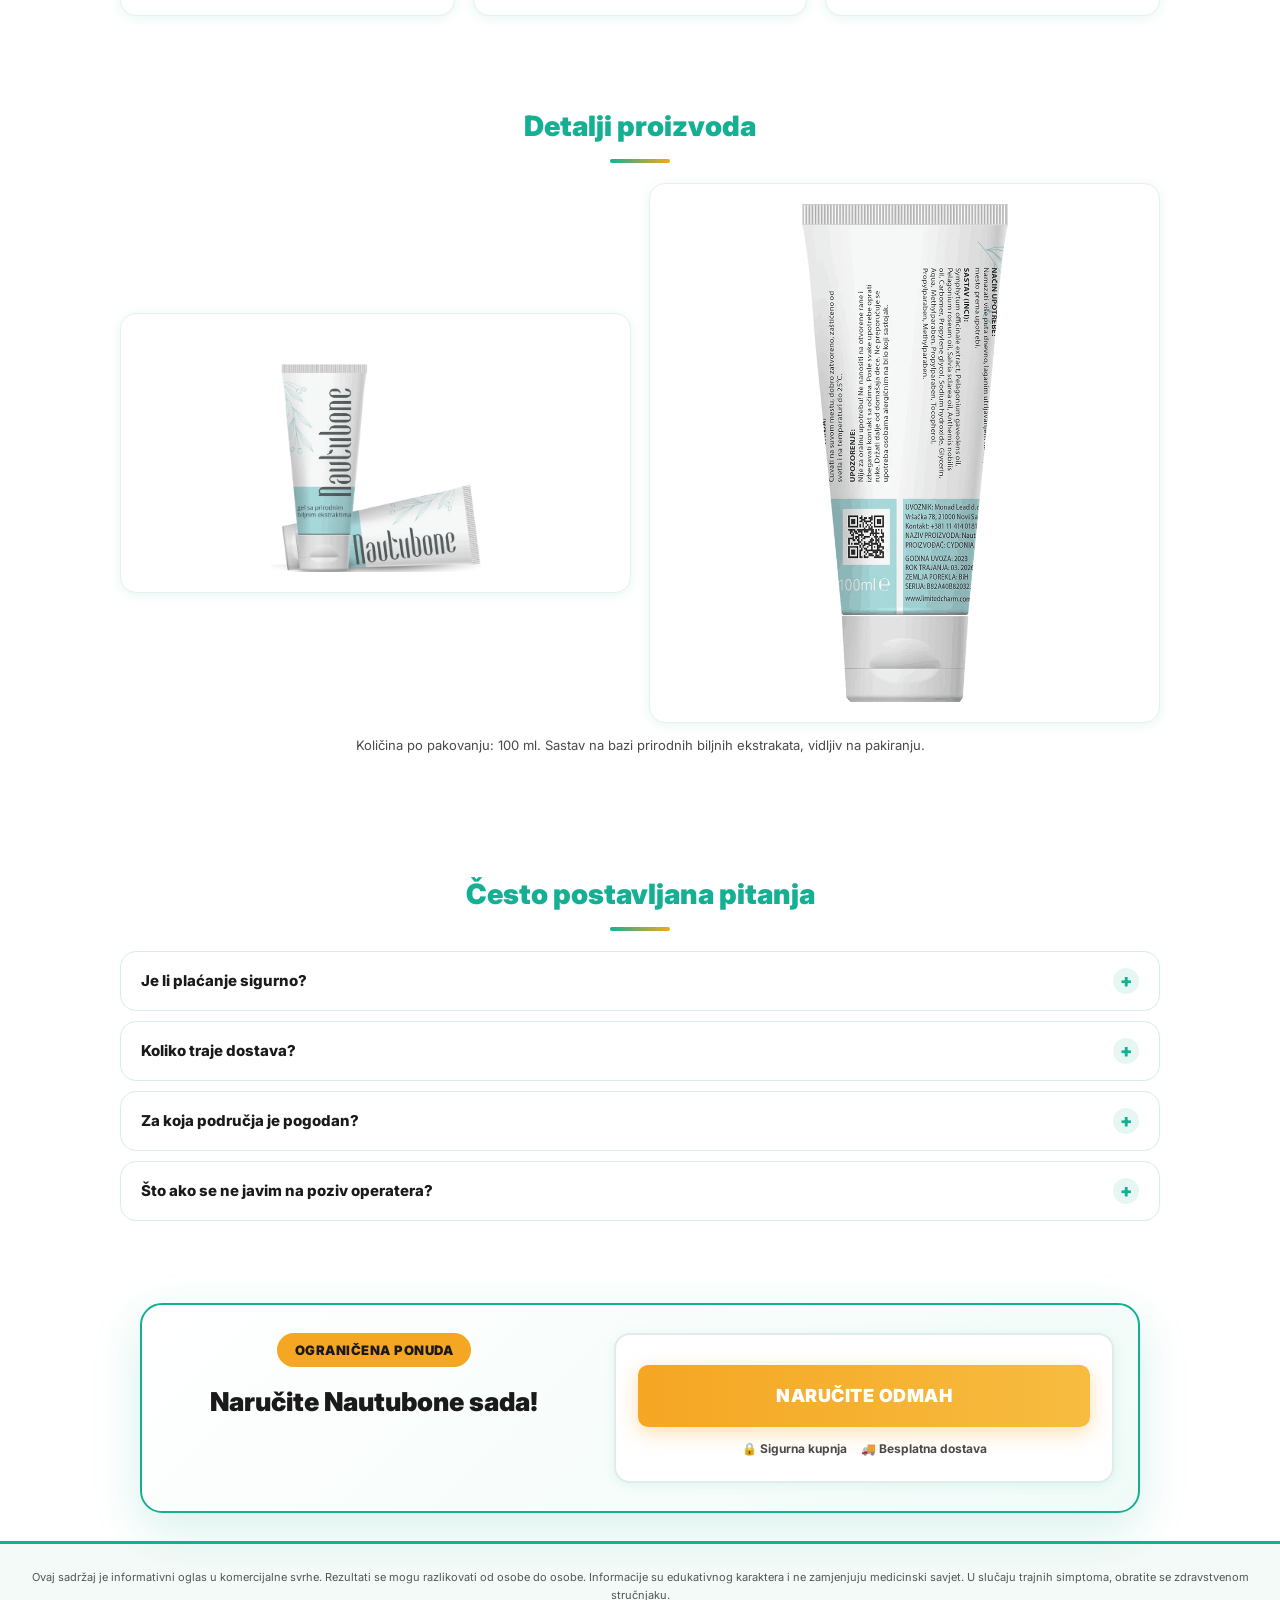
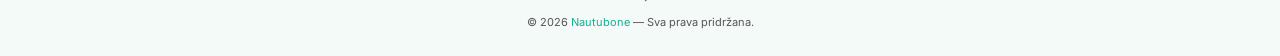
==== commit 46acdd30: "feat: redesign premium - header brand, accordion FAQ, animacoes, bordas, scroll suave" ====
--- a/index.html
+++ b/index.html
@@ -2,28 +2,62 @@
 <html lang="hr">
 <head>
 <meta charset="UTF-8">
-<title>Nautubone - Udobnost za vaše zglobove</title>
+<title>Nautubone – Udobnost za vaše zglobove | Službena ponuda</title>
+<meta name="description" content="Nautubone gel djeluje izravno na zglobnu nelagodu – smanjuje ukočenost, podržava pokretljivost i vraća radost svakodnevnih aktivnosti. Plaćanje pouzećem.">
 <meta name="viewport" content="width=device-width, initial-scale=1">
 <link rel="stylesheet" href="css/style.css">
 </head>
 <body>
 
+<!-- ══ HEADER BRAND BAR ══════════════════════════════ -->
+<header class="lp-header" role="banner">
+  <div class="lp-wrap">
+    <div class="lp-left">
+      <strong class="lp-brand">Nautubone</strong>
+      <span class="lp-chip">Izvorni proizvod</span>
+    </div>
+    <div class="lp-right">
+      <div class="lp-promo" aria-label="Trenutna promocija">
+        <span class="lp-off">-70%</span>
+        <span class="lp-price" id="header-price">Posebna ponuda</span>
+      </div>
+      <a href="#formulario-oferta" class="lp-cta">Narudžba</a>
+    </div>
+  </div>
+</header>
+
+<!-- ══ STICKY BAR ════════════════════════════════════ -->
 <div class="lp-sticky">
   Posebna ponuda: <span id="price-old-value-sticky"></span> sada <span id="price-new-value-sticky"></span> • Plaćanje pri dostavi
 </div>
 
-<!-- HERO -->
+<!-- ══ HERO ══════════════════════════════════════════ -->
 <section class="hero">
   <div class="hero-col-left">
     <h1><span class="produto-nome destaque">Nautubone</span> – udobnost za vaše zglobove, bez čekanja</h1>
     <p class="sub">Gel koji djeluje izravno na područje nelagode: smanjuje ukočenost, podržava pokretljivost i vraća vam radost svakodnevnih aktivnosti.</p>
 
     <ul class="beneficios">
-      <li>✓ Smanjuje osjećaj ukočenosti u zglobovima</li>
-      <li>✓ Podržava pokretljivost koljena, ramena i leđa</li>
-      <li>✓ Sastav na bazi prirodnih biljnih ekstrakata</li>
-      <li>✓ Brzo se upija, ne ostavlja masne tragove</li>
-      <li>✓ Pogodan za svakodnevnu primjenu</li>
+      <li>
+        <svg viewBox="0 0 24 24" aria-hidden="true"><path d="M20 6L9 17L4 12" stroke="#15B093" stroke-width="3" stroke-linecap="round" stroke-linejoin="round" fill="none"/></svg>
+        Smanjuje osjećaj ukočenosti u zglobovima
+      </li>
+      <li>
+        <svg viewBox="0 0 24 24" aria-hidden="true"><path d="M20 6L9 17L4 12" stroke="#15B093" stroke-width="3" stroke-linecap="round" stroke-linejoin="round" fill="none"/></svg>
+        Podržava pokretljivost koljena, ramena i leđa
+      </li>
+      <li>
+        <svg viewBox="0 0 24 24" aria-hidden="true"><path d="M20 6L9 17L4 12" stroke="#15B093" stroke-width="3" stroke-linecap="round" stroke-linejoin="round" fill="none"/></svg>
+        Sastav na bazi prirodnih biljnih ekstrakata
+      </li>
+      <li>
+        <svg viewBox="0 0 24 24" aria-hidden="true"><path d="M20 6L9 17L4 12" stroke="#15B093" stroke-width="3" stroke-linecap="round" stroke-linejoin="round" fill="none"/></svg>
+        Brzo se upija, ne ostavlja masne tragove
+      </li>
+      <li>
+        <svg viewBox="0 0 24 24" aria-hidden="true"><path d="M20 6L9 17L4 12" stroke="#15B093" stroke-width="3" stroke-linecap="round" stroke-linejoin="round" fill="none"/></svg>
+        Pogodan za svakodnevnu primjenu
+      </li>
     </ul>
 
     <div class="quick-facts">
@@ -38,19 +72,24 @@
       <div id="price-old-value"></div>
       <div id="price-new-value"></div>
       <div id="price-discount-value"></div>
-    </div>
-    <img class="product-img-front" src="img/nautubone_front.webp" alt="Nautubone gel" style="max-width:260px;margin:16px auto 0;">
-  </div>
-</section>
-
-<!-- FORMULÁRIO -->
+      <div class="secure-row">
+        <div class="secure-item">🔒 Sigurna kupnja</div>
+        <div class="secure-item">🚚 Brza dostava</div>
+        <div class="secure-item">✅ Zadovoljstvo zajamčeno</div>
+      </div>
+    </div>
+    <img class="product-img-front" src="img/nautubone_front.webp" alt="Nautubone gel" style="max-width:240px;margin:16px auto 0;">
+  </div>
+</section>
+
+<!-- ══ FORMULÁRIO ════════════════════════════════════ -->
 <div class="form-container" id="formulario-oferta">
   <div class="form-two-columns">
     <div class="left-column" style="text-align:center;">
       <div class="form-badge" id="form-badge"></div>
       <h2 class="form-title" id="form-title"></h2>
       <p class="form-subtitle" id="form-subtitle"></p>
-      <img class="product-img-front" src="img/nautubone_front.webp" alt="Nautubone gel" style="max-width:200px;margin:0 auto;">
+      <img class="product-img-front" src="img/nautubone_front.webp" alt="Nautubone gel" style="max-width:190px;margin:0 auto;">
     </div>
 
     <div class="right-column">
@@ -78,7 +117,7 @@
             <small class="form-help" id="ajuda-telefone"></small>
           </div>
 
-          <button type="submit" class="cta-button"><span id="cta-button-text"></span></button>
+          <button type="submit" class="cta-button" id="submit-btn"><span id="cta-button-text"></span></button>
         </form>
 
         <div class="payment-info">
@@ -89,154 +128,197 @@
   </div>
 </div>
 
-<!-- MECANISMO -->
+<!-- ══ MECANISMO ═════════════════════════════════════ -->
 <section class="section">
   <h2>Kako <span class="produto-nome">Nautubone</span> djeluje</h2>
+  <div class="section-divider"></div>
   <p class="lead">Formula kombinira biljne ekstrakte poznate po umirujućem djelovanju na zglobove i mišiće, uz brzu apsorpciju kroz kožu.</p>
-  <div class="grid-cards">
-    <div class="card-simple">
-      <img src="img/htu-item1.webp" alt="Nanošenje gela" style="max-width:90px;margin:0 auto 10px;">
-      <strong>1. Nanošenje</strong><p>Mala količina gela (veličine novčića) nanosi se na zahvaćeno područje.</p>
-    </div>
-    <div class="card-simple">
-      <img src="img/htu-item2.webp" alt="Masaža gela" style="max-width:90px;margin:0 auto 10px;">
-      <strong>2. Masaža</strong><p>Nježno se masira kružnim pokretima dok se gel ne upije.</p>
-    </div>
-    <div class="card-simple">
-      <img src="img/block-bg3.webp" alt="Redovna primjena" style="max-width:90px;margin:0 auto 10px;">
-      <strong>3. Ponavljanje</strong><p>Primjenjuje se 2 do 3 puta dnevno za kontinuirani osjećaj udobnosti.</p>
-    </div>
-    <div class="card-simple"><strong>Rezultat</strong><p>Postupno smanjenje ukočenosti i lakša svakodnevna pokretljivost.</p></div>
-  </div>
-</section>
-
-<!-- CONDIÇÕES TRATADAS -->
-<section class="section">
+  <div class="grid-cards" style="grid-template-columns:repeat(4,1fr);">
+    <div class="card-simple">
+      <img src="img/htu-item1.webp" alt="Nanošenje gela" style="max-width:80px;margin:0 auto 12px;border-radius:50%;">
+      <div class="step-number">1</div>
+      <strong>Nanošenje</strong><p>Mala količina gela (veličine novčića) nanosi se na zahvaćeno područje.</p>
+    </div>
+    <div class="card-simple">
+      <img src="img/htu-item2.webp" alt="Masaža gela" style="max-width:80px;margin:0 auto 12px;border-radius:50%;">
+      <div class="step-number">2</div>
+      <strong>Masaža</strong><p>Nježno se masira kružnim pokretima dok se gel ne upije.</p>
+    </div>
+    <div class="card-simple">
+      <img src="img/block-bg3.webp" alt="Redovna primjena" style="max-width:80px;margin:0 auto 12px;border-radius:50%;">
+      <div class="step-number">3</div>
+      <strong>Ponavljanje</strong><p>Primjenjuje se 2 do 3 puta dnevno za kontinuirani osjećaj udobnosti.</p>
+    </div>
+    <div class="card-simple" style="background:linear-gradient(135deg,#e8f8f4,#f0fbf8);border-color:#b0ddd4;">
+      <div style="font-size:36px;margin:8px auto 12px;">✅</div>
+      <strong>Rezultat</strong><p>Postupno smanjenje ukočenosti i lakša svakodnevna pokretljivost.</p>
+    </div>
+  </div>
+</section>
+
+<!-- ══ CONDIÇÕES TRATADAS ═════════════════════════════ -->
+<section class="section" style="background:linear-gradient(135deg,#f0fbf8,#fff);border-radius:24px;margin:0 auto 8px;">
   <h2>Koje nelagode Nautubone pokriva</h2>
+  <div class="section-divider"></div>
   <p class="lead">Pogodan za najčešća područja zglobne i mišićne nelagode.</p>
   <div class="grid-cards" style="grid-template-columns:repeat(3,1fr);">
     <div class="card-simple">
-      <img src="img/artrite_artrose.webp" alt="Artritis i artroza" style="max-width:110px;border-radius:50%;margin:0 auto 10px;">
+      <img src="img/artrite_artrose.webp" alt="Artritis i artroza" style="max-width:100px;border-radius:50%;margin:0 auto 12px;border:3px solid #c5e8e0;">
       <strong>Artritis i artroza</strong><p>Smanjuje osjećaj ukočenosti i nelagode u zglobovima.</p>
     </div>
     <div class="card-simple">
-      <img src="img/bursite.webp" alt="Burzitis" style="max-width:110px;border-radius:50%;margin:0 auto 10px;">
+      <img src="img/bursite.webp" alt="Burzitis" style="max-width:100px;border-radius:50%;margin:0 auto 12px;border:3px solid #c5e8e0;">
       <strong>Burzitis</strong><p>Pomaže ublažiti osjetljivost u ramenu, kuku ili koljenu.</p>
     </div>
     <div class="card-simple">
-      <img src="img/cervicalgia.webp" alt="Cervikalna bol" style="max-width:110px;border-radius:50%;margin:0 auto 10px;">
+      <img src="img/cervicalgia.webp" alt="Cervikalna bol" style="max-width:100px;border-radius:50%;margin:0 auto 12px;border:3px solid #c5e8e0;">
       <strong>Cervikalna bol</strong><p>Pomaže opustiti napetost u području vrata.</p>
     </div>
     <div class="card-simple">
-      <img src="img/dor_forte.webp" alt="Lumbalna bol" style="max-width:110px;border-radius:50%;margin:0 auto 10px;">
+      <img src="img/dor_forte.webp" alt="Lumbalna bol" style="max-width:100px;border-radius:50%;margin:0 auto 12px;border:3px solid #c5e8e0;">
       <strong>Lumbalna bol</strong><p>Podrška kod nelagode u donjem dijelu leđa.</p>
     </div>
     <div class="card-simple">
-      <img src="img/osteocondrose_osteoporose.webp" alt="Osteokondroza" style="max-width:110px;border-radius:50%;margin:0 auto 10px;">
+      <img src="img/osteocondrose_osteoporose.webp" alt="Osteokondroza" style="max-width:100px;border-radius:50%;margin:0 auto 12px;border:3px solid #c5e8e0;">
       <strong>Osteokondroza</strong><p>Doprinosi osjećaju mišićne i zglobne udobnosti.</p>
     </div>
     <div class="card-simple">
-      <img src="img/sinovite.webp" alt="Sinovitis" style="max-width:110px;border-radius:50%;margin:0 auto 10px;">
+      <img src="img/sinovite.webp" alt="Sinovitis" style="max-width:100px;border-radius:50%;margin:0 auto 12px;border:3px solid #c5e8e0;">
       <strong>Sinovitis</strong><p>Pomaže smanjiti osjećaj oticanja u zglobovima.</p>
     </div>
   </div>
 </section>
 
-<!-- INGREDIENTES -->
+<!-- ══ INGREDIENTES ═══════════════════════════════════ -->
 <section class="section">
   <h2>Prirodni sastav</h2>
+  <div class="section-divider"></div>
   <p class="lead">Pet biljnih aktivnih sastojaka u formuli gela.</p>
   <div class="grid-cards" style="grid-template-columns:repeat(5,1fr);">
     <div class="card-simple">
-      <img src="img/Symphytum_officinale.webp" alt="Gavez" style="max-width:80px;border-radius:50%;margin:0 auto 8px;">
-      <strong style="font-size:14px;">Gavez</strong>
-    </div>
-    <div class="card-simple">
-      <img src="img/Pelargonium_roseum.webp" alt="Ružino ulje" style="max-width:80px;border-radius:50%;margin:0 auto 8px;">
-      <strong style="font-size:14px;">Ružino ulje</strong>
-    </div>
-    <div class="card-simple">
-      <img src="img/Anthemis_nobilis.webp" alt="Rimska kamilica" style="max-width:80px;border-radius:50%;margin:0 auto 8px;">
-      <strong style="font-size:14px;">Rimska kamilica</strong>
-    </div>
-    <div class="card-simple">
-      <img src="img/Pelargonium_graveolens.webp" alt="Geranij" style="max-width:80px;border-radius:50%;margin:0 auto 8px;">
-      <strong style="font-size:14px;">Geranij</strong>
-    </div>
-    <div class="card-simple">
-      <img src="img/Salvia_sclarea.webp" alt="Kadulja" style="max-width:80px;border-radius:50%;margin:0 auto 8px;">
-      <strong style="font-size:14px;">Kadulja</strong>
-    </div>
-  </div>
-</section>
-
-<!-- TIMELINE -->
+      <img src="img/Symphytum_officinale.webp" alt="Gavez" style="max-width:75px;border-radius:50%;margin:0 auto 10px;border:3px solid #c5e8e0;">
+      <strong style="font-size:13px;">Gavez</strong>
+    </div>
+    <div class="card-simple">
+      <img src="img/Pelargonium_roseum.webp" alt="Ružino ulje" style="max-width:75px;border-radius:50%;margin:0 auto 10px;border:3px solid #c5e8e0;">
+      <strong style="font-size:13px;">Ružino ulje</strong>
+    </div>
+    <div class="card-simple">
+      <img src="img/Anthemis_nobilis.webp" alt="Rimska kamilica" style="max-width:75px;border-radius:50%;margin:0 auto 10px;border:3px solid #c5e8e0;">
+      <strong style="font-size:13px;">Rimska kamilica</strong>
+    </div>
+    <div class="card-simple">
+      <img src="img/Pelargonium_graveolens.webp" alt="Geranij" style="max-width:75px;border-radius:50%;margin:0 auto 10px;border:3px solid #c5e8e0;">
+      <strong style="font-size:13px;">Geranij</strong>
+    </div>
+    <div class="card-simple">
+      <img src="img/Salvia_sclarea.webp" alt="Kadulja" style="max-width:75px;border-radius:50%;margin:0 auto 10px;border:3px solid #c5e8e0;">
+      <strong style="font-size:13px;">Kadulja</strong>
+    </div>
+  </div>
+</section>
+
+<!-- ══ TIMELINE ═══════════════════════════════════════ -->
 <section class="section">
   <h2>Kada osjetiti olakšanje</h2>
+  <div class="section-divider"></div>
   <div class="timeline">
     <div class="card"><span class="when">Prve primjene</span><p>Osjećaj udobnosti i blagog opuštanja na zahvaćenom području.</p></div>
-    <div class="card"><span class="when">3-7 dana</span><p>Smanjenje jutarnje ukočenosti, lakše svakodnevne aktivnosti.</p></div>
-    <div class="card"><span class="when">2-4 tjedna</span><p>Stabilnija udobnost zglobova uz redovnu primjenu.</p></div>
-  </div>
-  <p class="lead" style="margin-top:16px;font-size:13px;">Rezultati mogu varirati ovisno o redovitosti primjene i individualnim čimbenicima.</p>
-</section>
-
-<!-- DEPOIMENTO / AUTORIDADE -->
+    <div class="card"><span class="when">3–7 dana</span><p>Smanjenje jutarnje ukočenosti, lakše svakodnevne aktivnosti.</p></div>
+    <div class="card"><span class="when">2–4 tjedna</span><p>Stabilnija udobnost zglobova uz redovnu primjenu.</p></div>
+  </div>
+  <p class="lead" style="margin-top:18px;font-size:12px;">Rezultati mogu varirati ovisno o redovitosti primjene i individualnim čimbenicima.</p>
+</section>
+
+<!-- ══ AUTORIDADE ════════════════════════════════════ -->
 <section class="section">
   <h2>Preporuka stručnjaka</h2>
+  <div class="section-divider"></div>
   <div class="expert-card">
     <img src="img/doctor.webp" alt="Dr. Sergio Rinaldi" style="border-radius:50%;width:120px;height:120px;object-fit:cover;">
     <div>
       <p class="expert-name">Dr. Sergio Rinaldi</p>
       <p class="expert-title">Specijalist reumatologije</p>
       <p>Mnogi pacijenti s kroničnom nelagodom u zglobovima traže rješenje koje ne opterećuje probavni sustav. Lokalna primjena gela poput Nautubonea omogućava ciljano djelovanje upravo tamo gdje je potrebno, uz jednostavnu svakodnevnu rutinu.</p>
-      <p>Preporučujem redovnu primjenu 2-3 puta dnevno, uz blagu masažu, kao dio šire rutine brige o pokretljivosti.</p>
-      <img src="img/signature.webp" alt="Potpis" style="max-width:140px;margin-top:10px;">
-    </div>
-  </div>
-</section>
-
-<!-- COMO FUNCIONA O PEDIDO -->
+      <p style="margin-top:10px;">Preporučujem redovnu primjenu 2–3 puta dnevno, uz blagu masažu, kao dio šire rutine brige o pokretljivosti.</p>
+      <img src="img/signature.webp" alt="Potpis" style="max-width:130px;margin-top:12px;">
+    </div>
+  </div>
+</section>
+
+<!-- ══ KAKO NARUČITI ══════════════════════════════════ -->
 <section class="section">
   <h2>Kako naručiti</h2>
+  <div class="section-divider"></div>
   <div class="grid-cards" style="grid-template-columns:repeat(3,1fr);">
     <div class="card-simple">
-      <img src="img/order_step1.webp" alt="Popunite obrazac" style="max-width:120px;margin:0 auto 10px;">
-      <strong>1. Popunite obrazac</strong><p>Unesite ime i telefon u formular iznad.</p>
-    </div>
-    <div class="card-simple">
-      <img src="img/order_step2.webp" alt="Poziv operatera" style="max-width:120px;margin:0 auto 10px;">
-      <strong>2. Potvrda telefonom</strong><p>Naš operater zove radi potvrde narudžbe.</p>
-    </div>
-    <div class="card-simple">
-      <img src="img/order_step3.webp" alt="Dostava i plaćanje" style="max-width:120px;margin:0 auto 10px;">
-      <strong>3. Dostava</strong><p>Plaćate tek kada paket stigne na vašu adresu.</p>
-    </div>
-  </div>
-</section>
-
-<!-- DETALHES DO PRODUTO -->
+      <img src="img/order_step1.webp" alt="Popunite obrazac" style="max-width:110px;margin:0 auto 10px;">
+      <div class="step-number">1</div>
+      <strong>Popunite obrazac</strong><p>Unesite ime i telefon u formular iznad.</p>
+    </div>
+    <div class="card-simple">
+      <img src="img/order_step2.webp" alt="Poziv operatera" style="max-width:110px;margin:0 auto 10px;">
+      <div class="step-number">2</div>
+      <strong>Potvrda telefonom</strong><p>Naš operater zove radi potvrde narudžbe.</p>
+    </div>
+    <div class="card-simple">
+      <img src="img/order_step3.webp" alt="Dostava i plaćanje" style="max-width:110px;margin:0 auto 10px;">
+      <div class="step-number">3</div>
+      <strong>Dostava</strong><p>Plaćate tek kada paket stigne na vašu adresu.</p>
+    </div>
+  </div>
+</section>
+
+<!-- ══ DETALJI PROIZVODA ══════════════════════════════ -->
 <section class="section">
   <h2>Detalji proizvoda</h2>
+  <div class="section-divider"></div>
   <div class="grid-cards" style="grid-template-columns:1fr 1fr;align-items:center;">
-    <div class="card-simple"><img src="img/nautubone_promo_70.webp" alt="Nautubone gel" style="max-width:220px;margin:0 auto;"></div>
-    <div class="card-simple">
-      <img src="img/nautubone_back.webp" alt="Nautubone - sastav i upute" style="max-width:220px;margin:0 auto;">
-    </div>
-  </div>
-  <p class="lead" style="margin-top:10px;font-size:13px;">Količina po pakovanju: 100 ml. Sastav na bazi prirodnih biljnih ekstrakata, vidljiv na pakiranju.</p>
-</section>
-
-<!-- FAQ -->
+    <div class="card-simple"><img src="img/nautubone_promo_70.webp" alt="Nautubone gel" style="max-width:210px;margin:0 auto;"></div>
+    <div class="card-simple"><img src="img/nautubone_back.webp" alt="Nautubone – sastav i upute" style="max-width:210px;margin:0 auto;"></div>
+  </div>
+  <p class="lead" style="margin-top:12px;font-size:13px;">Količina po pakovanju: 100 ml. Sastav na bazi prirodnih biljnih ekstrakata, vidljiv na pakiranju.</p>
+</section>
+
+<!-- ══ FAQ ACCORDION ══════════════════════════════════ -->
 <section class="section">
   <h2>Često postavljana pitanja</h2>
-  <div class="faq-item"><strong>Je li plaćanje sigurno?</strong><p>Plaćate isključivo pri dostavi, izravno dostavljaču. Ne dijelite podatke kartice online.</p></div>
-  <div class="faq-item"><strong>Koliko traje dostava?</strong><p>Naš operater potvrđuje rok dostave telefonskim putem nakon narudžbe.</p></div>
-  <div class="faq-item"><strong>Za koja područja je pogodan?</strong><p>Koljena, ramena, leđa, laktove, šake i gležnjeve.</p></div>
-  <div class="faq-item"><strong>Što ako se ne javim na poziv operatera?</strong><p>Pokušat ćemo ponovno kontaktirati u drugom terminu kako bismo potvrdili narudžbu.</p></div>
-</section>
-
-<!-- CTA FINAL -->
+  <div class="section-divider"></div>
+
+  <div class="faq-item">
+    <button class="faq-question" aria-expanded="false">
+      Je li plaćanje sigurno?
+      <span class="faq-icon">+</span>
+    </button>
+    <div class="faq-answer">Plaćate isključivo pri dostavi, izravno dostavljaču. Ne dijelite podatke kartice online.</div>
+  </div>
+
+  <div class="faq-item">
+    <button class="faq-question" aria-expanded="false">
+      Koliko traje dostava?
+      <span class="faq-icon">+</span>
+    </button>
+    <div class="faq-answer">Naš operater potvrđuje rok dostave telefonskim putem nakon narudžbe.</div>
+  </div>
+
+  <div class="faq-item">
+    <button class="faq-question" aria-expanded="false">
+      Za koja područja je pogodan?
+      <span class="faq-icon">+</span>
+    </button>
+    <div class="faq-answer">Koljena, ramena, leđa, laktove, šake i gležnjeve.</div>
+  </div>
+
+  <div class="faq-item">
+    <button class="faq-question" aria-expanded="false">
+      Što ako se ne javim na poziv operatera?
+      <span class="faq-icon">+</span>
+    </button>
+    <div class="faq-answer">Pokušat ćemo ponovno kontaktirati u drugom terminu kako bismo potvrdili narudžbu.</div>
+  </div>
+</section>
+
+<!-- ══ CTA FINAL ══════════════════════════════════════ -->
 <div class="form-container">
   <div class="form-two-columns">
     <div class="left-column" style="text-align:center;">
@@ -248,6 +330,10 @@
         <a href="#formulario-oferta" class="cta-button" style="display:block;text-align:center;text-decoration:none;">
           Naručite odmah
         </a>
+        <div class="secure-row" style="margin-top:12px;">
+          <div class="secure-item">🔒 Sigurna kupnja</div>
+          <div class="secure-item">🚚 Besplatna dostava</div>
+        </div>
       </div>
     </div>
   </div>
@@ -255,16 +341,62 @@
 
 <footer class="legal">
   <p>Ovaj sadržaj je informativni oglas u komercijalne svrhe. Rezultati se mogu razlikovati od osobe do osobe. Informacije su edukativnog karaktera i ne zamjenjuju medicinski savjet. U slučaju trajnih simptoma, obratite se zdravstvenom stručnjaku.</p>
-  <p>© <span id="ano-atual"></span> <span class="produto-nome">Nautubone</span> — Sva prava pridržana.</p>
+  <p style="margin-top:8px;">© <span id="ano-atual"></span> <span class="produto-nome">Nautubone</span> — Sva prava pridržana.</p>
 </footer>
 
 <script src="js/config.js"></script>
 <script src="js/main.js"></script>
 <script src="js/tracking.js"></script>
 <script>
+  // Ano e textos dinâmicos
   document.getElementById("ano-atual").textContent = new Date().getFullYear();
   document.getElementById("form-badge-2").textContent = OFFER_CONFIG.textos.badgeOferta;
   document.getElementById("form-title-2").textContent = OFFER_CONFIG.textos.tituloForm;
+
+  // ── FAQ ACCORDION ──────────────────────────────────
+  document.querySelectorAll('.faq-question').forEach(btn => {
+    btn.addEventListener('click', () => {
+      const item = btn.closest('.faq-item');
+      const isOpen = item.classList.contains('open');
+      // Fecha todos
+      document.querySelectorAll('.faq-item.open').forEach(el => {
+        el.classList.remove('open');
+        el.querySelector('.faq-question').setAttribute('aria-expanded', 'false');
+      });
+      // Abre o clicado (se estava fechado)
+      if (!isOpen) {
+        item.classList.add('open');
+        btn.setAttribute('aria-expanded', 'true');
+      }
+    });
+  });
+
+  // ── SCROLL SUAVE para âncoras ──────────────────────
+  document.querySelectorAll('a[href^="#"]').forEach(a => {
+    a.addEventListener('click', e => {
+      const target = document.querySelector(a.getAttribute('href'));
+      if (target) {
+        e.preventDefault();
+        target.scrollIntoView({ behavior: 'smooth', block: 'start' });
+      }
+    });
+  });
+
+  // ── ANIMAÇÕES DE ENTRADA (IntersectionObserver) ────
+  if (window.matchMedia('(prefers-reduced-motion: no-preference)').matches) {
+    const obs = new IntersectionObserver((entries) => {
+      entries.forEach(e => {
+        if (e.isIntersecting) {
+          e.target.classList.add('visible');
+          obs.unobserve(e.target);
+        }
+      });
+    }, { threshold: 0.08, rootMargin: '0px 0px -40px 0px' });
+
+    document.querySelectorAll(
+      '.section, .form-container, .card-simple, .timeline div.card, .faq-item'
+    ).forEach(el => obs.observe(el));
+  }
 </script>
 </body>
 </html>
--- a/css/style.css
+++ b/css/style.css
@@ -1,145 +1,385 @@
+/* =====================================================
+   NAUTUBONE HR — CSS v2
+   Inspirado no design de referência nautubone-gel.online/hr/
+   ===================================================== */
+
+@import url('https://fonts.googleapis.com/css2?family=Inter:wght@400;600;700;800;900&display=swap');
+
+/* ── TOKENS ──────────────────────────────────────── */
 :root {
-  --cor-principal: #15B093;
-  --cor-destaque: #F5A623;
-  --cor-destaque-escuro: #E09515;
-  --cor-texto: #1a1a1a;
-  --cor-texto-claro: #4a4a4a;
-  --cor-fundo-suave: #f8f9fa;
-  --cor-borda: #e0e0e0;
-  --cor-branco: #ffffff;
-}
-
-* { box-sizing: border-box; }
-
+  --verde:      #15B093;
+  --verde-dark: #0f8a72;
+  --verde-light:#e6f7f3;
+  --laranja:    #F5A623;
+  --laranja-dark:#e09515;
+  --texto:      #1a1a1a;
+  --texto-claro:#4a4a4a;
+  --fundo:      #f8f9fa;
+  --borda:      #d8ede8;
+  --branco:     #ffffff;
+  --radius-sm:  10px;
+  --radius-md:  16px;
+  --radius-lg:  22px;
+  --sombra-sm:  0 2px 12px rgba(21,176,147,.10);
+  --sombra-md:  0 8px 28px rgba(21,176,147,.14);
+  --sombra-lg:  0 16px 48px rgba(21,176,147,.18);
+  --transition: .22s cubic-bezier(.4,0,.2,1);
+}
+
+/* ── RESET ───────────────────────────────────────── */
+*, *::before, *::after { box-sizing: border-box; margin: 0; padding: 0; }
+html { scroll-behavior: smooth; }
 body {
-  margin: 0;
-  font-family: -apple-system, BlinkMacSystemFont, "Segoe UI", Roboto, Arial, sans-serif;
-  color: var(--cor-texto);
-  background: var(--cor-branco);
-  line-height: 1.55;
-}
-
+  font-family: 'Inter', -apple-system, BlinkMacSystemFont, "Segoe UI", sans-serif;
+  color: var(--texto);
+  background: var(--branco);
+  line-height: 1.6;
+}
 img { max-width: 100%; display: block; }
-
+a { color: inherit; }
+
+/* ── STICKY BAR ──────────────────────────────────── */
 .lp-sticky {
   position: sticky;
   top: 0;
   z-index: 999;
-  background: linear-gradient(135deg, var(--cor-principal), #129f85);
+  background: linear-gradient(90deg, var(--verde), #0fa882);
   color: #fff;
   text-align: center;
-  padding: 10px 14px;
-  font-weight: 700;
+  padding: 11px 14px;
+  font-weight: 800;
   font-size: 14px;
-}
-
+  letter-spacing: .2px;
+  box-shadow: 0 2px 10px rgba(21,176,147,.3);
+}
+
+/* ── HEADER BRAND BAR ────────────────────────────── */
+.lp-header {
+  background: var(--verde);
+  color: #fff;
+  width: 100%;
+}
+.lp-header .lp-wrap {
+  max-width: 1120px;
+  margin: 0 auto;
+  padding: 10px 16px;
+  display: flex;
+  align-items: center;
+  justify-content: space-between;
+  gap: 12px;
+  flex-wrap: wrap;
+}
+.lp-header .lp-left { display: flex; align-items: center; gap: 10px; }
+.lp-header .lp-brand { font-size: 26px; font-weight: 900; letter-spacing: .2px; }
+.lp-header .lp-chip {
+  display: inline-flex; align-items: center; justify-content: center;
+  padding: 5px 12px; border: 1.5px solid rgba(255,255,255,.4);
+  border-radius: 999px; font-size: 13px; font-weight: 700; white-space: nowrap;
+}
+.lp-header .lp-right { display: flex; align-items: center; gap: 10px; margin-left: auto; }
+.lp-header .lp-promo {
+  background: rgba(255,255,255,.13); border: 1px solid rgba(255,255,255,.3);
+  border-radius: 12px; padding: 6px 12px; display: flex; align-items: center; gap: 8px;
+}
+.lp-header .lp-off {
+  background: var(--laranja); color: #0b3e35; font-weight: 900;
+  padding: 3px 8px; border-radius: 8px; font-size: 20px;
+}
+.lp-header .lp-price { font-weight: 700; font-size: 16px; }
+.lp-header .lp-cta {
+  display: inline-flex; align-items: center; padding: 8px 16px;
+  border-radius: 10px; font-weight: 700; font-size: 14px;
+  color: var(--verde); background: #fff; border: 2px solid #fff;
+  text-decoration: none; transition: var(--transition);
+}
+.lp-header .lp-cta:hover { transform: translateY(-1px); opacity: .92; }
+
+/* ── SECTION DIVIDER ─────────────────────────────── */
+.section-divider {
+  width: 60px; height: 4px; border-radius: 4px;
+  background: linear-gradient(90deg, var(--verde), var(--laranja));
+  margin: 0 auto 20px;
+}
+
+/* ── HERO ────────────────────────────────────────── */
 .hero {
   max-width: 1120px;
   margin: 0 auto;
-  padding: 32px 16px;
+  padding: 40px 20px;
   display: grid;
-  grid-template-columns: 1.05fr 0.95fr;
-  gap: 28px;
-}
-.hero h1 { font-size: 32px; line-height: 1.25; margin: 0 0 14px; }
-.hero h1 .destaque { color: var(--cor-principal); }
-.hero p.sub { font-size: 18px; color: var(--cor-texto-claro); margin-bottom: 18px; }
-.hero ul.beneficios { list-style: none; padding: 0; margin: 0 0 16px; display: grid; gap: 10px; }
-.hero ul.beneficios li { display: flex; gap: 10px; font-size: 16px; font-weight: 600; }
-
-.quick-facts { display: grid; grid-template-columns: repeat(3,1fr); gap: 10px; margin-top: 14px; }
-.quick-facts div { text-align: center; background: #fbfffe; border: 1px solid #e6f4f1; border-radius: 12px; padding: 10px 8px; }
-.quick-facts strong { display: block; font-size: 19px; color: var(--cor-principal); font-weight: 900; }
-.quick-facts span { display: block; font-size: 12px; color: #555; font-weight: 700; }
-
+  grid-template-columns: 1.1fr 0.9fr;
+  gap: 32px;
+  align-items: start;
+}
+.hero h1 { font-size: 34px; font-weight: 900; line-height: 1.22; margin-bottom: 14px; }
+.hero h1 .destaque { color: var(--verde); }
+.hero p.sub { font-size: 17px; color: var(--texto-claro); margin-bottom: 20px; line-height: 1.6; }
+
+/* benefícios com SVG check */
+.hero ul.beneficios { list-style: none; padding: 0; margin: 0 0 20px; display: grid; gap: 11px; }
+.hero ul.beneficios li {
+  display: flex; align-items: flex-start; gap: 10px;
+  font-size: 15px; font-weight: 600; color: var(--texto);
+}
+.hero ul.beneficios li svg { flex-shrink: 0; width: 20px; height: 20px; margin-top: 1px; }
+
+/* quick facts */
+.quick-facts {
+  display: grid; grid-template-columns: repeat(3,1fr); gap: 10px; margin-top: 18px;
+}
+.quick-facts div {
+  text-align: center;
+  background: #f0fbf8;
+  border: 1.5px solid #c5e8e0;
+  border-radius: var(--radius-sm);
+  padding: 12px 8px;
+  transition: var(--transition);
+}
+.quick-facts div:hover { transform: translateY(-3px); box-shadow: var(--sombra-sm); }
+.quick-facts strong { display: block; font-size: 20px; color: var(--verde); font-weight: 900; }
+.quick-facts span { display: block; font-size: 11px; color: #555; font-weight: 700; margin-top: 2px; }
+
+/* ── OFERTA CARD (hero direito) ──────────────────── */
 .oferta-card {
-  border: 2px solid var(--cor-principal);
-  border-radius: 14px;
-  padding: 16px;
+  border: 2.5px solid var(--verde);
+  border-radius: var(--radius-md);
+  padding: 18px;
   background: #fff;
-  box-shadow: 0 8px 22px rgba(21,176,147,0.12);
+  box-shadow: var(--sombra-md);
   text-align: center;
-  max-width: 420px;
-  margin: 0 auto;
-}
-#price-old-value { font-size: 16px; color: #9b9b9b; text-decoration: line-through; font-weight: 700; }
-#price-new-value { display: block; font-size: 32px; font-weight: 900; color: var(--cor-principal); }
+  position: relative;
+  overflow: hidden;
+}
+.oferta-card::before {
+  content: "Super popust";
+  position: absolute; top: 14px; right: -28px;
+  background: var(--laranja); color: #fff; font-weight: 900; font-size: 12px;
+  padding: 5px 36px; transform: rotate(35deg);
+  box-shadow: 0 2px 8px rgba(0,0,0,.15);
+}
+#price-old-value {
+  font-size: 15px; color: #999; text-decoration: line-through;
+  font-weight: 700; margin-bottom: 4px;
+}
+#price-new-value {
+  display: block; font-size: 36px; font-weight: 900; color: var(--verde);
+  line-height: 1.1;
+}
 #price-discount-value {
-  display: inline-block; margin-top: 6px; background: rgba(245,166,35,.15);
-  border: 1px dashed var(--cor-destaque); border-radius: 10px; padding: 6px 12px; font-weight: 900;
-}
-
+  display: inline-block; margin-top: 8px;
+  background: rgba(245,166,35,.12);
+  border: 1.5px dashed var(--laranja);
+  border-radius: 10px; padding: 7px 14px; font-weight: 900; font-size: 15px;
+  color: var(--laranja-dark);
+}
+
+/* segurança no card */
+.secure-row {
+  display: flex; justify-content: center; gap: 14px; margin-top: 14px; flex-wrap: wrap;
+}
+.secure-item {
+  font-size: 12px; font-weight: 700; color: var(--texto-claro);
+  display: flex; align-items: center; gap: 4px;
+}
+
+/* ── FORMULÁRIO ──────────────────────────────────── */
 .form-container {
-  max-width: 1000px; margin: 24px auto; padding: 25px;
-  border: 3px solid var(--cor-principal); border-radius: 20px;
-  background: linear-gradient(135deg, #fff 0%, var(--cor-fundo-suave) 100%);
-  box-shadow: 0 10px 40px rgba(21,176,147,.15);
-}
-.form-two-columns { display: grid; grid-template-columns: 1fr 1.2fr; gap: 30px; align-items: start; }
+  max-width: 1000px; margin: 28px auto; padding: 28px 24px;
+  border: 2.5px solid var(--verde); border-radius: var(--radius-lg);
+  background: linear-gradient(135deg, #fff 0%, #f0fbf8 100%);
+  box-shadow: var(--sombra-lg);
+}
+.form-two-columns { display: grid; grid-template-columns: 1fr 1.2fr; gap: 32px; align-items: start; }
 .form-badge {
-  background: var(--cor-destaque); font-weight: 800; font-size: 14px; padding: 6px 16px;
-  border-radius: 25px; display: inline-block; margin-bottom: 12px; text-transform: uppercase;
-}
-.form-title { font-size: 26px; font-weight: 800; text-align: center; margin-bottom: 8px; }
-.form-subtitle { font-size: 15px; text-align: center; margin-bottom: 15px; }
-.form-wrapper { background: #fff; border: 2px solid #e8e8e8; border-radius: 15px; padding: 20px; }
-.form-group { margin-bottom: 16px; }
-.form-label { display: block; font-size: 14px; font-weight: 700; margin-bottom: 6px; }
+  background: var(--laranja); font-weight: 900; font-size: 13px; padding: 7px 18px;
+  border-radius: 999px; display: inline-block; margin-bottom: 14px; text-transform: uppercase;
+  letter-spacing: .5px;
+}
+.form-title { font-size: 26px; font-weight: 900; text-align: center; margin-bottom: 8px; }
+.form-subtitle { font-size: 15px; text-align: center; margin-bottom: 16px; color: var(--texto-claro); }
+.form-wrapper {
+  background: #fff; border: 2px solid #e0ece9;
+  border-radius: var(--radius-md); padding: 22px;
+  box-shadow: var(--sombra-sm);
+}
+.form-group { margin-bottom: 18px; }
+.form-label { display: block; font-size: 14px; font-weight: 700; margin-bottom: 6px; color: var(--texto); }
 .form-input {
-  width: 100%; padding: 12px 16px; border: 2px solid var(--cor-borda); border-radius: 12px;
-  font-size: 15px; font-weight: 600;
-}
-.form-input:focus { outline: 0; border-color: var(--cor-principal); box-shadow: 0 0 0 4px rgba(21,176,147,.1); }
+  width: 100%; padding: 13px 16px; border: 2px solid var(--borda);
+  border-radius: var(--radius-sm); font-size: 15px; font-weight: 600;
+  transition: border-color var(--transition), box-shadow var(--transition);
+  font-family: inherit;
+}
+.form-input:focus {
+  outline: 0; border-color: var(--verde);
+  box-shadow: 0 0 0 4px rgba(21,176,147,.12);
+}
 .phone-group { display: flex; gap: 8px; }
 .phone-ddi {
   flex: 0 0 auto; display: flex; align-items: center; justify-content: center;
-  padding: 0 14px; border: 2px solid var(--cor-borda); border-radius: 12px;
-  font-weight: 700; background: var(--cor-fundo-suave); white-space: nowrap;
+  padding: 0 14px; border: 2px solid var(--borda); border-radius: var(--radius-sm);
+  font-weight: 700; background: #f4faf8; white-space: nowrap;
 }
 .phone-group .form-input { flex: 1; }
-.form-help { display: block; margin-top: 5px; font-size: 12px; }
+.form-help { display: block; margin-top: 5px; font-size: 12px; color: #888; }
+
+/* CTA button */
 .cta-button {
-  width: 100%; background: var(--cor-destaque); font-size: 20px; font-weight: 900;
-  padding: 16px 24px; border: none; border-radius: 15px; cursor: pointer;
-  text-transform: uppercase; margin-top: 8px; transition: transform .2s, box-shadow .2s;
-}
-.cta-button:hover { background: var(--cor-destaque-escuro); transform: translateY(-2px); }
-.cta-button:disabled { opacity: .7; cursor: not-allowed; transform: none; }
+  width: 100%;
+  background: linear-gradient(90deg, var(--laranja), #f7bc40);
+  color: #fff;
+  font-size: 18px; font-weight: 900;
+  padding: 17px 24px; border: none; border-radius: var(--radius-sm); cursor: pointer;
+  text-transform: uppercase; margin-top: 8px; letter-spacing: .5px;
+  transition: transform var(--transition), box-shadow var(--transition), background var(--transition);
+  box-shadow: 0 6px 20px rgba(245,166,35,.35);
+  position: relative; overflow: hidden;
+  font-family: inherit;
+}
+.cta-button::after {
+  content: ''; position: absolute;
+  inset: 0; background: linear-gradient(90deg, transparent 0%, rgba(255,255,255,.22) 50%, transparent 100%);
+  transform: translateX(-100%); transition: transform .55s ease;
+}
+.cta-button:hover::after { transform: translateX(100%); }
+.cta-button:hover { transform: translateY(-2px); box-shadow: 0 10px 28px rgba(245,166,35,.45); }
+.cta-button:active { transform: translateY(0); }
+.cta-button:disabled { opacity: .7; cursor: not-allowed; transform: none; box-shadow: none; }
+
 .payment-info {
-  background: #fff8e6; border: 2px dashed var(--cor-destaque); border-radius: 12px;
-  padding: 12px; text-align: center; margin-top: 16px; font-weight: 700; font-size: 14px;
-}
-
-.section { max-width: 1080px; margin: 0 auto; padding: 32px 16px; }
-.section h2 { color: var(--cor-principal); font-size: 28px; text-align: center; margin-bottom: 12px; }
-.section .lead { text-align: center; color: var(--cor-texto-claro); max-width: 720px; margin: 0 auto 24px; }
-.grid-cards { display: grid; grid-template-columns: repeat(2, 1fr); gap: 16px; }
-.card-simple { background: #fff; border: 1px solid #eee; border-radius: 12px; padding: 16px; text-align: center; }
-.card-simple.left { text-align: left; }
-
-.expert-card { display: grid; grid-template-columns: 140px 1fr; gap: 20px; max-width: 880px; margin: 0 auto; background: #fff; border-radius: 16px; padding: 24px; box-shadow: 0 8px 24px rgba(0,0,0,.06); }
-.expert-card img { width: 120px; height: 120px; border-radius: 50%; border: 4px solid var(--cor-principal); }
-.expert-name { font-weight: 800; font-size: 18px; margin: 0; }
-.expert-title { color: var(--cor-principal); font-weight: 700; font-size: 14px; margin: 2px 0 10px; }
-
-.timeline { display: grid; gap: 12px; max-width: 760px; margin: 0 auto; }
-.timeline .when { display: inline-block; background: var(--cor-principal); color: #fff; font-weight: 700; padding: 4px 10px; border-radius: 999px; font-size: 13px; margin-bottom: 6px; }
-.timeline div.card { background: #f8fbfb; border: 2px solid #d7ebe6; border-radius: 12px; padding: 14px; }
-
-.faq-item { background: #fff; border: 1px solid #ddeeea; border-radius: 12px; margin-bottom: 10px; padding: 14px 16px; }
-.faq-item strong { display: block; margin-bottom: 4px; }
-
-footer.legal { background: #f9fbfb; border-top: 3px solid var(--cor-principal); padding: 20px 16px; font-size: 11px; color: #444; text-align: center; }
-
+  background: #fffbf0; border: 1.5px dashed var(--laranja);
+  border-radius: var(--radius-sm); padding: 12px 14px;
+  text-align: center; margin-top: 14px; font-weight: 700; font-size: 13px; color: #7a4f00;
+}
+
+/* ── SECTIONS GENÉRICAS ──────────────────────────── */
+.section { max-width: 1080px; margin: 0 auto; padding: 44px 20px; }
+.section h2 {
+  color: var(--verde); font-size: 28px; font-weight: 900;
+  text-align: center; margin-bottom: 10px;
+}
+.section .lead {
+  text-align: center; color: var(--texto-claro);
+  max-width: 720px; margin: 0 auto 28px; font-size: 16px;
+}
+
+/* ── GRID CARDS ──────────────────────────────────── */
+.grid-cards { display: grid; grid-template-columns: repeat(2,1fr); gap: 18px; }
+.card-simple {
+  background: #fff;
+  border: 1.5px solid #e6f0ed;
+  border-radius: var(--radius-md);
+  padding: 20px 16px;
+  text-align: center;
+  transition: transform var(--transition), box-shadow var(--transition);
+  box-shadow: var(--sombra-sm);
+}
+.card-simple:hover { transform: translateY(-4px); box-shadow: var(--sombra-md); }
+.card-simple strong { display: block; font-size: 15px; font-weight: 800; margin-bottom: 6px; color: var(--texto); }
+.card-simple p { font-size: 14px; color: var(--texto-claro); margin: 0; }
+
+/* ── TIMELINE ────────────────────────────────────── */
+.timeline { display: grid; gap: 14px; max-width: 760px; margin: 0 auto; }
+.timeline .when {
+  display: inline-block; background: var(--verde); color: #fff;
+  font-weight: 800; padding: 4px 14px; border-radius: 999px; font-size: 13px; margin-bottom: 8px;
+}
+.timeline div.card {
+  background: #f4faf8; border: 2px solid #c8e6df;
+  border-radius: var(--radius-md); padding: 18px 20px;
+  position: relative; padding-left: 28px;
+  transition: var(--transition);
+}
+.timeline div.card::before {
+  content: '';
+  position: absolute; left: 14px; top: 22px;
+  width: 8px; height: 8px; border-radius: 50%;
+  background: var(--verde);
+}
+.timeline div.card:hover { transform: translateX(6px); box-shadow: var(--sombra-sm); }
+
+/* ── EXPERT CARD ─────────────────────────────────── */
+.expert-card {
+  display: grid; grid-template-columns: 140px 1fr; gap: 24px;
+  max-width: 880px; margin: 0 auto; background: #fff;
+  border-radius: var(--radius-lg); padding: 28px 24px;
+  box-shadow: var(--sombra-md); border: 1.5px solid var(--borda);
+}
+.expert-card img { width: 120px; height: 120px; border-radius: 50%; border: 4px solid var(--verde); }
+.expert-name { font-weight: 900; font-size: 19px; margin-bottom: 2px; }
+.expert-title { color: var(--verde); font-weight: 700; font-size: 14px; margin-bottom: 12px; }
+
+/* ── FAQ ACCORDION ───────────────────────────────── */
+.faq-item {
+  background: #fff; border: 1.5px solid #d8ede8;
+  border-radius: var(--radius-md); margin-bottom: 10px;
+  overflow: hidden; transition: box-shadow var(--transition);
+}
+.faq-item:hover { box-shadow: var(--sombra-sm); }
+.faq-question {
+  width: 100%; background: none; border: none; cursor: pointer;
+  display: flex; align-items: center; justify-content: space-between;
+  padding: 16px 20px; font-size: 15px; font-weight: 800; color: var(--texto);
+  text-align: left; font-family: inherit; gap: 10px;
+}
+.faq-icon {
+  flex-shrink: 0; width: 26px; height: 26px; border-radius: 50%;
+  background: var(--verde-light); color: var(--verde);
+  display: flex; align-items: center; justify-content: center;
+  font-size: 18px; font-weight: 900; transition: transform var(--transition), background var(--transition);
+  line-height: 1;
+}
+.faq-item.open .faq-icon { transform: rotate(45deg); background: var(--verde); color: #fff; }
+.faq-answer {
+  max-height: 0; overflow: hidden;
+  transition: max-height .38s ease, padding .3s ease;
+  padding: 0 20px;
+  font-size: 14px; color: var(--texto-claro); line-height: 1.65;
+}
+.faq-item.open .faq-answer { max-height: 300px; padding: 0 20px 18px; }
+
+/* ── ORDER STEPS ─────────────────────────────────── */
+.step-number {
+  display: inline-flex; align-items: center; justify-content: center;
+  width: 40px; height: 40px; border-radius: 50%;
+  background: var(--verde); color: #fff; font-weight: 900; font-size: 18px;
+  margin: 0 auto 12px;
+}
+
+/* ── FOOTER ──────────────────────────────────────── */
+footer.legal {
+  background: #f4faf8; border-top: 3px solid var(--verde);
+  padding: 24px 20px; font-size: 11px; color: #555; text-align: center; line-height: 1.7;
+}
+
+/* ── PRODUTO (back/front) ────────────────────────── */
+.produto-nome { color: var(--verde); }
+
+/* ── RESPONSIVE ──────────────────────────────────── */
 @media (max-width: 900px) {
   .hero, .form-two-columns { grid-template-columns: 1fr; }
   .grid-cards { grid-template-columns: 1fr 1fr; }
   .expert-card { grid-template-columns: 1fr; text-align: center; }
   .expert-card img { margin: 0 auto; }
+  .lp-header .lp-promo { display: none; }
 }
 @media (max-width: 520px) {
   .hero h1 { font-size: 26px; }
   .grid-cards { grid-template-columns: 1fr; }
   .quick-facts { grid-template-columns: 1fr 1fr 1fr; }
-  #price-new-value { font-size: 28px; }
-}
+  #price-new-value { font-size: 30px; }
+  .form-container { padding: 20px 14px; }
+  .lp-header .lp-cta { display: none; }
+}
+
+/* ── SCROLL SUAVE ────────────────────────────────── */
+@media (prefers-reduced-motion: no-preference) {
+  .section, .form-container, .card-simple, .timeline div.card, .faq-item {
+    opacity: 0; transform: translateY(22px);
+    transition: opacity .5s ease, transform .5s ease;
+  }
+  .section.visible, .form-container.visible,
+  .card-simple.visible, .timeline div.card.visible, .faq-item.visible {
+    opacity: 1; transform: translateY(0);
+  }
+}
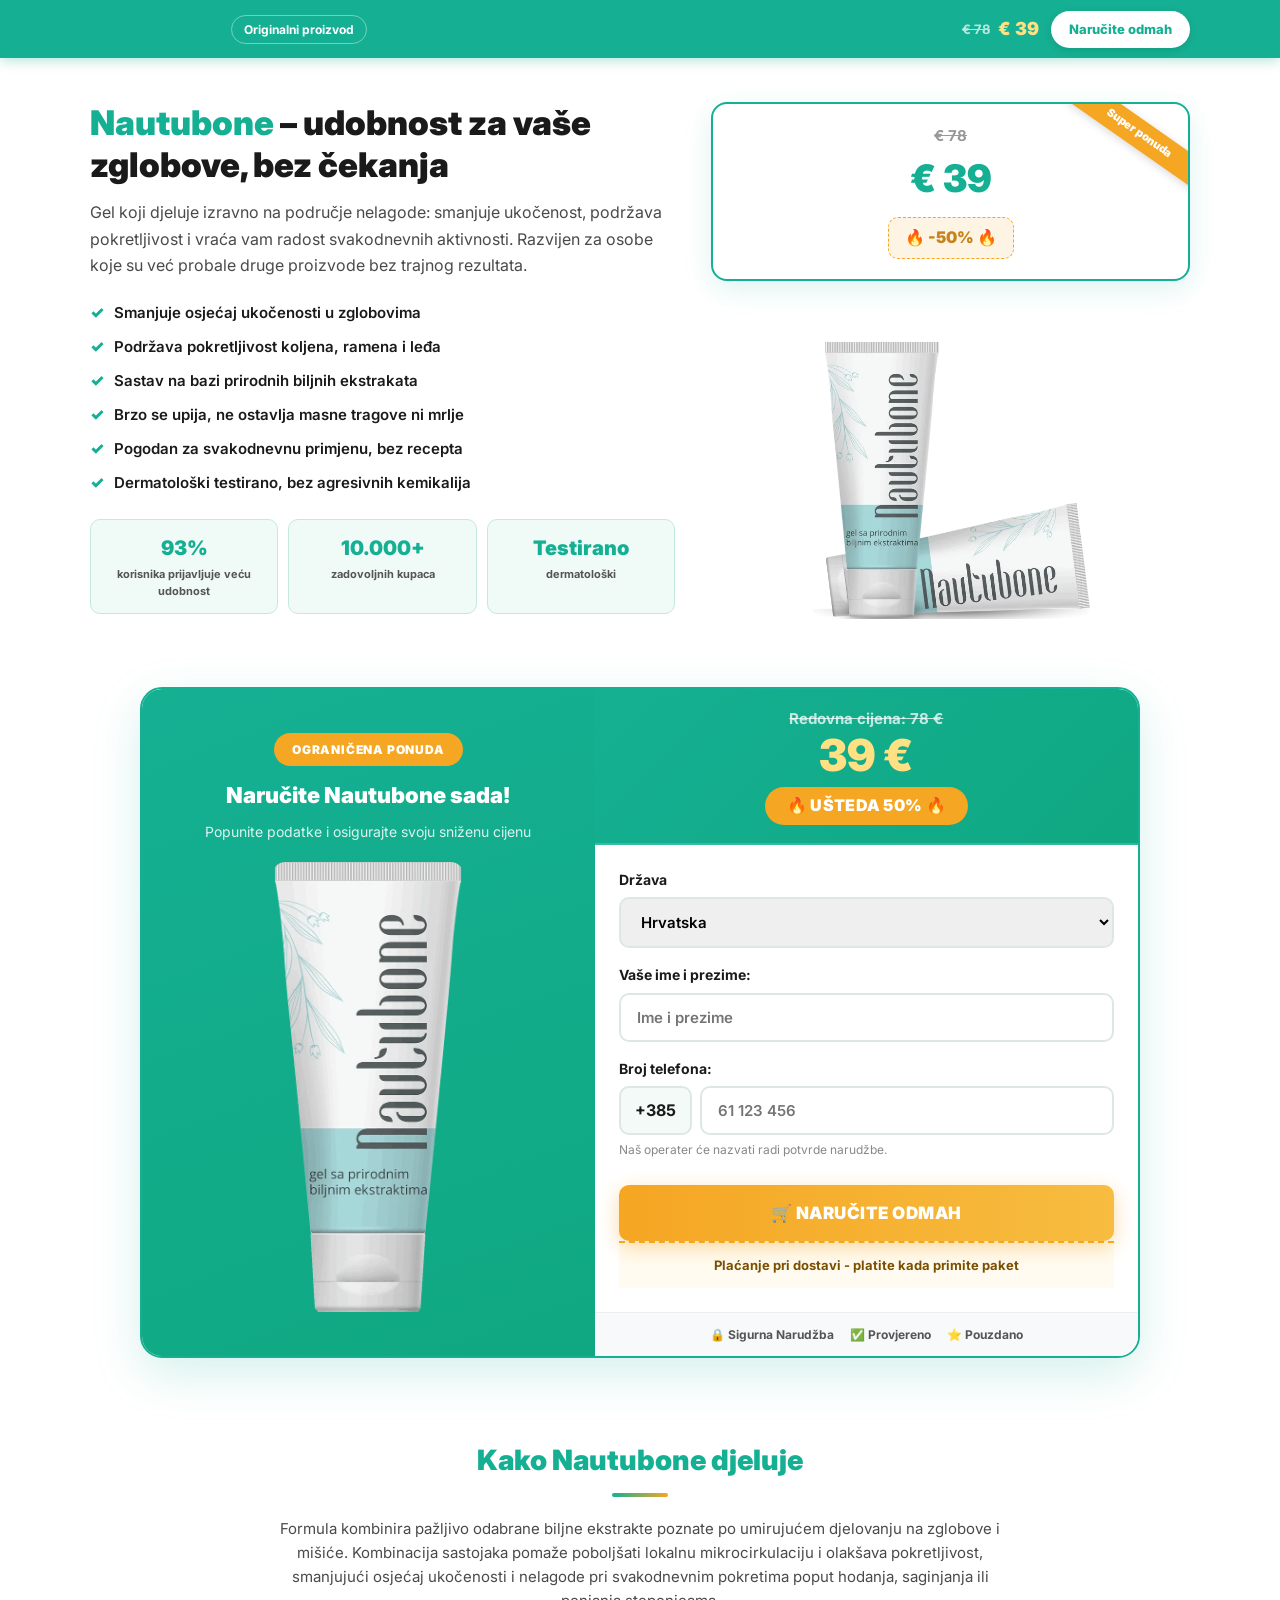
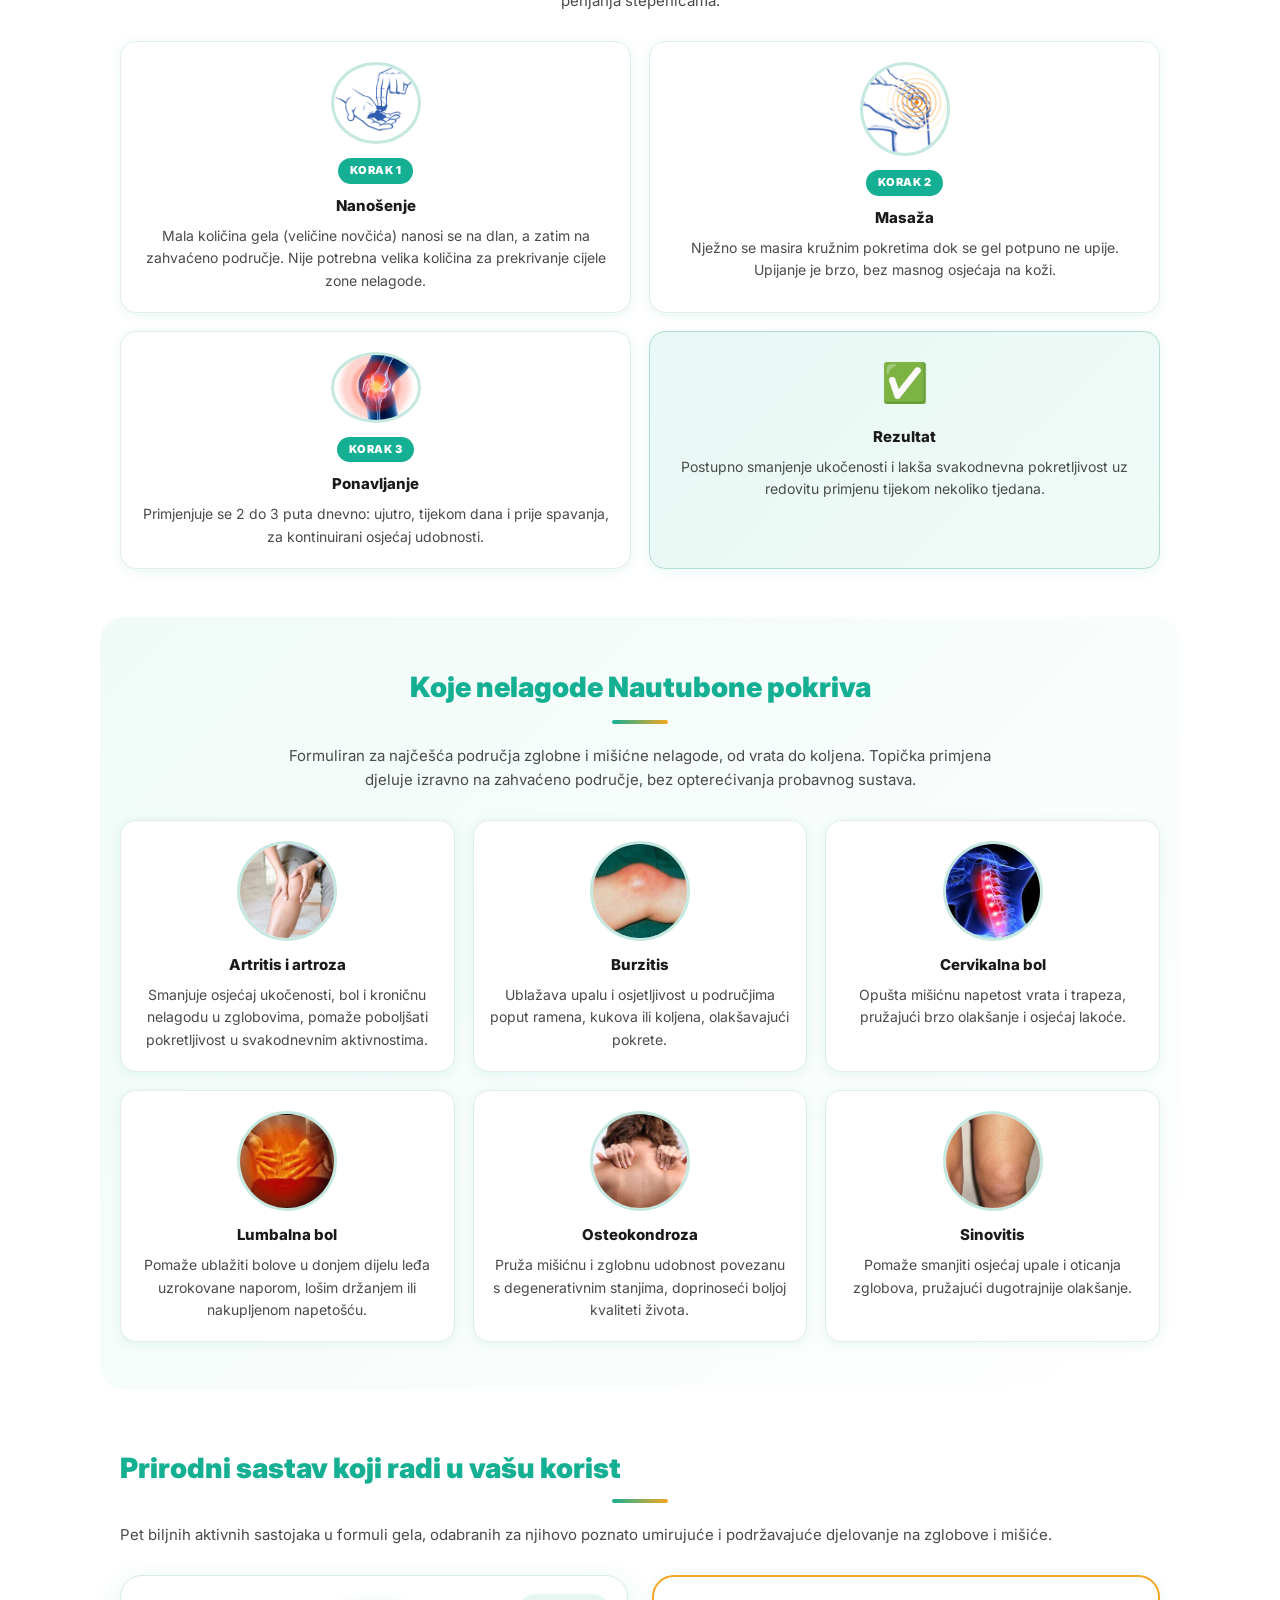
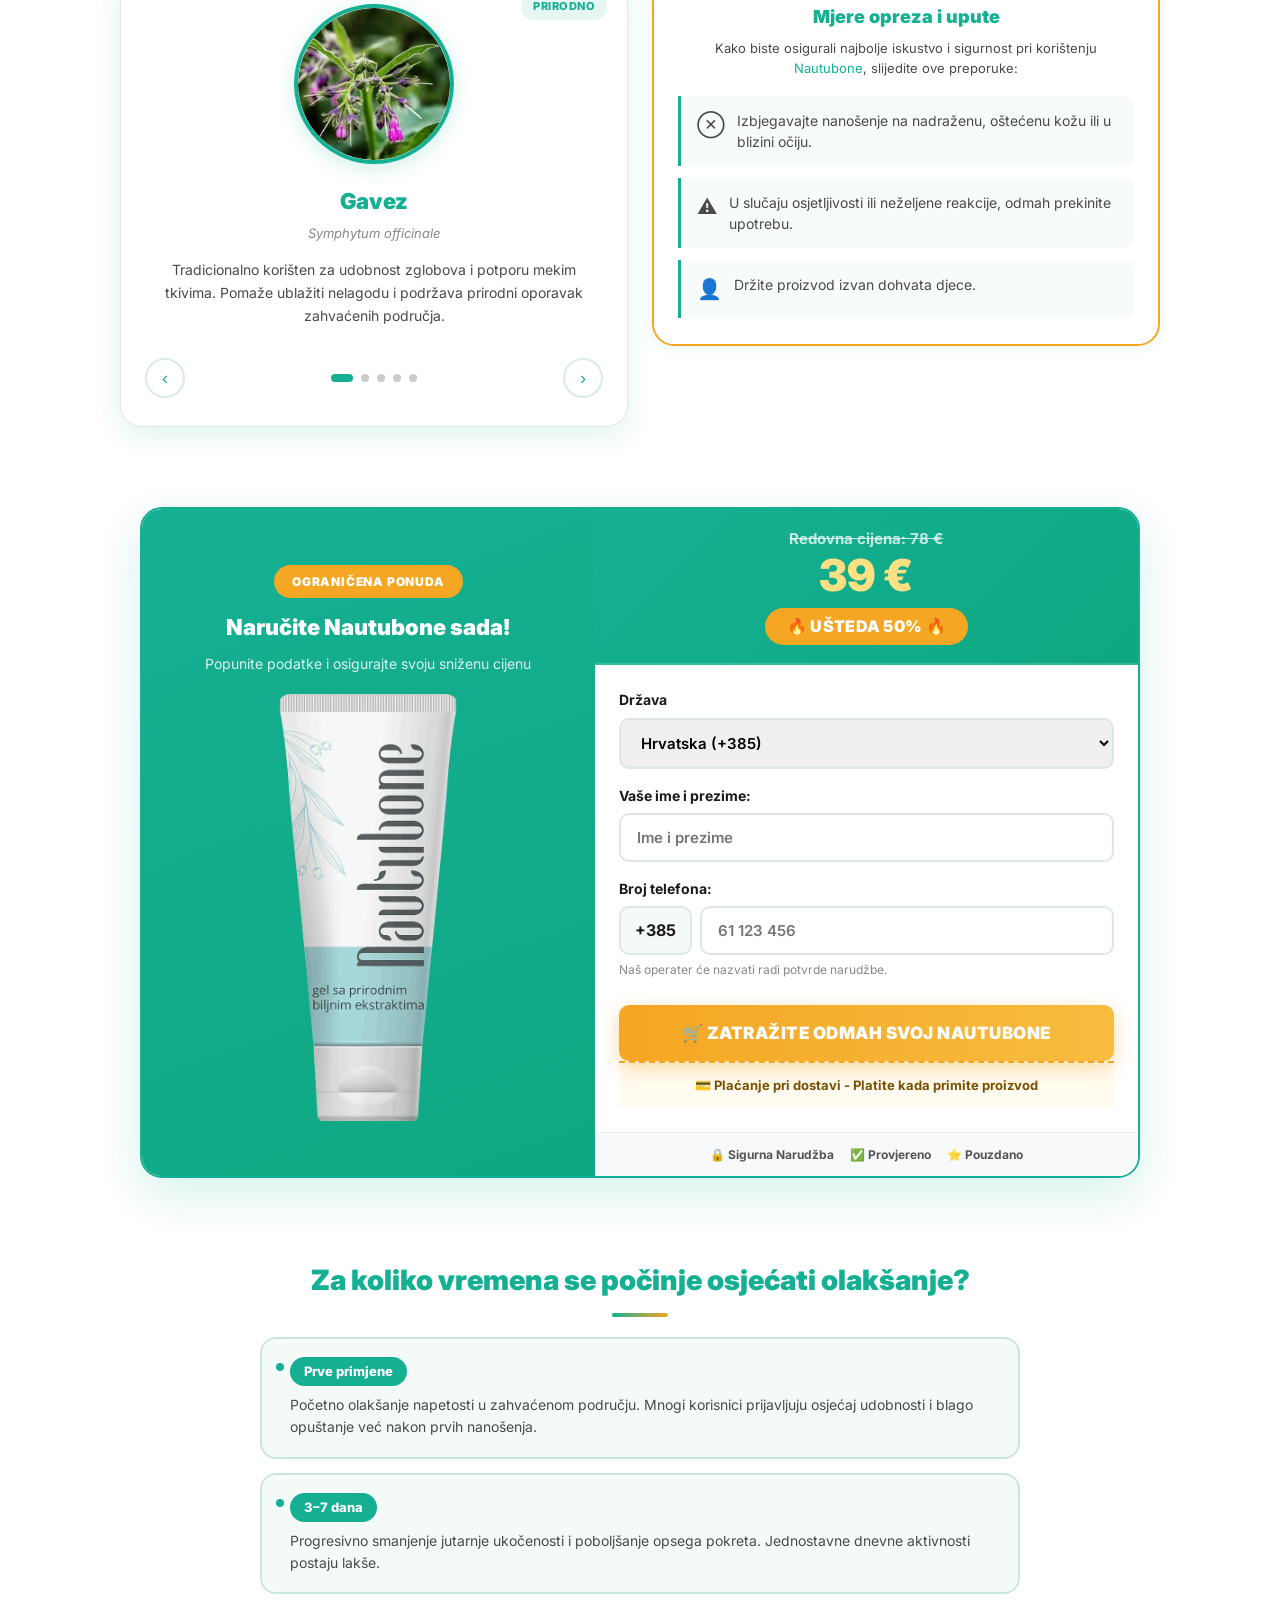
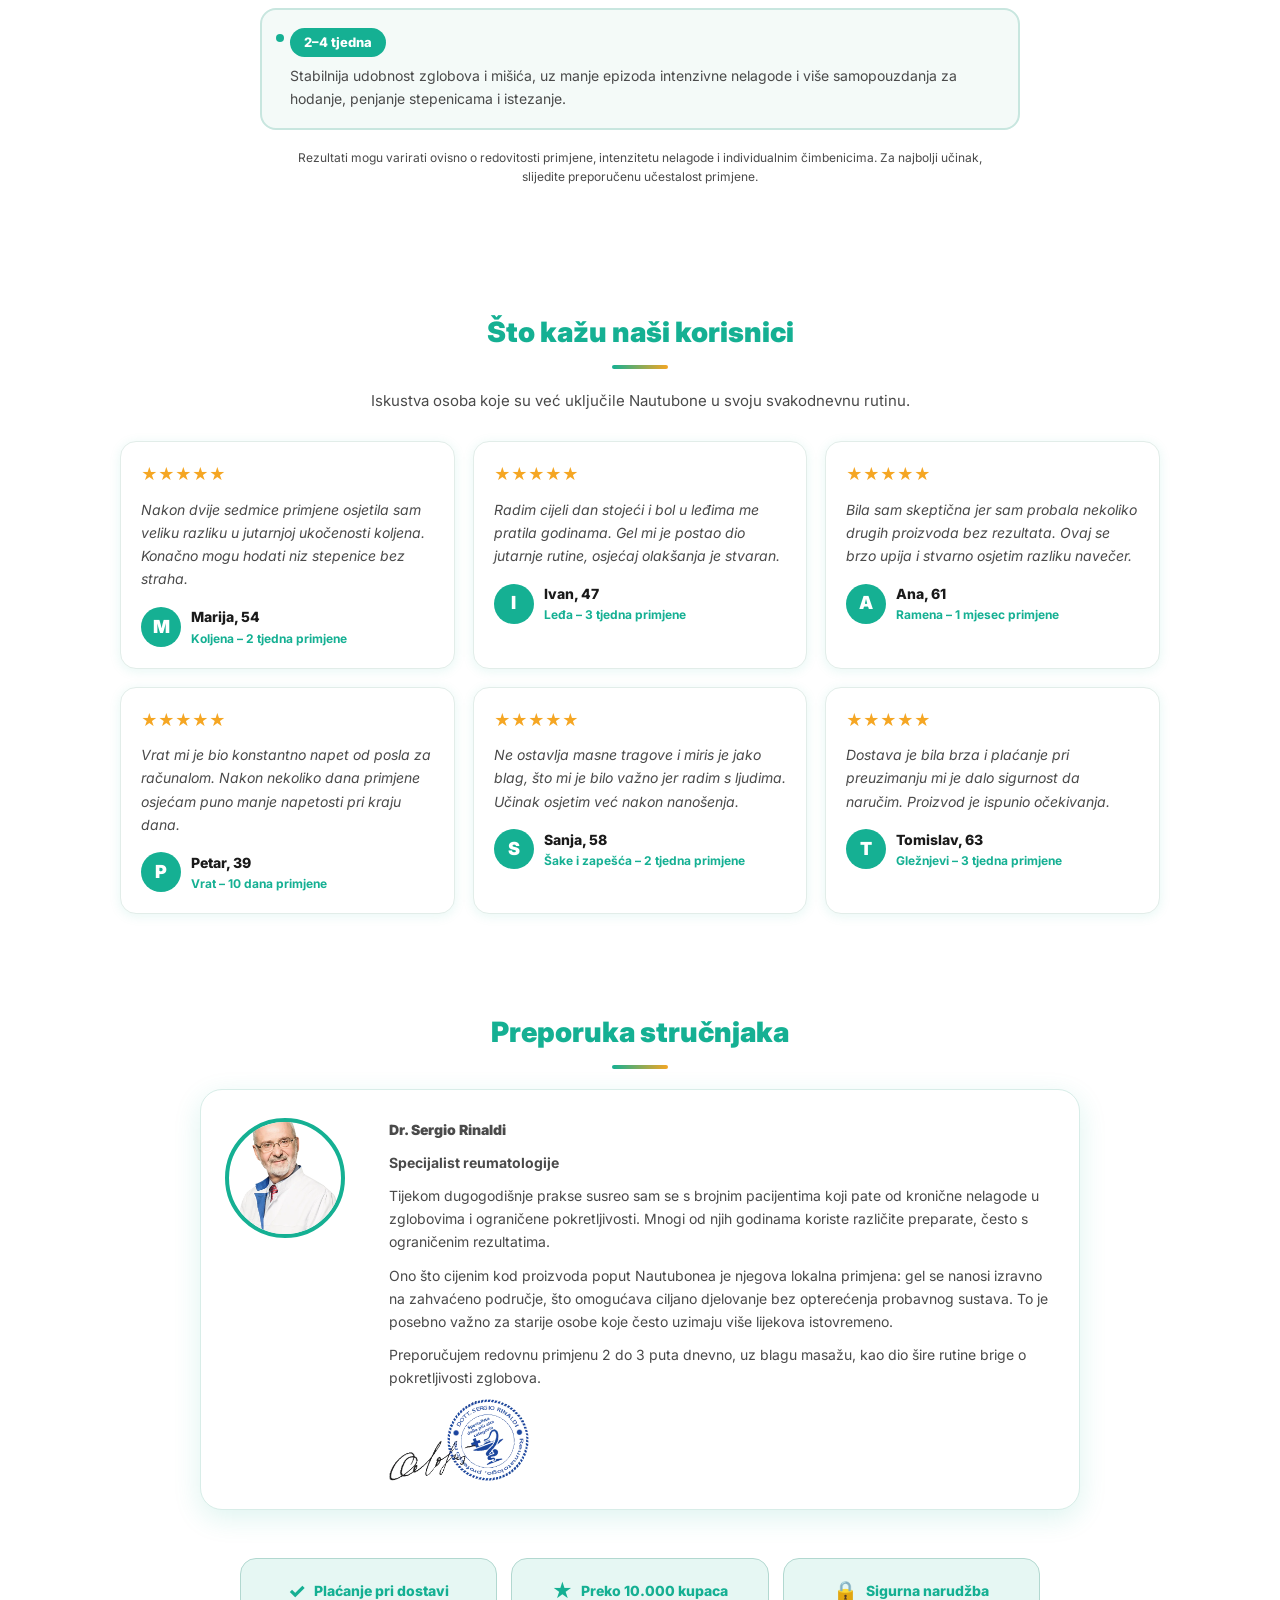
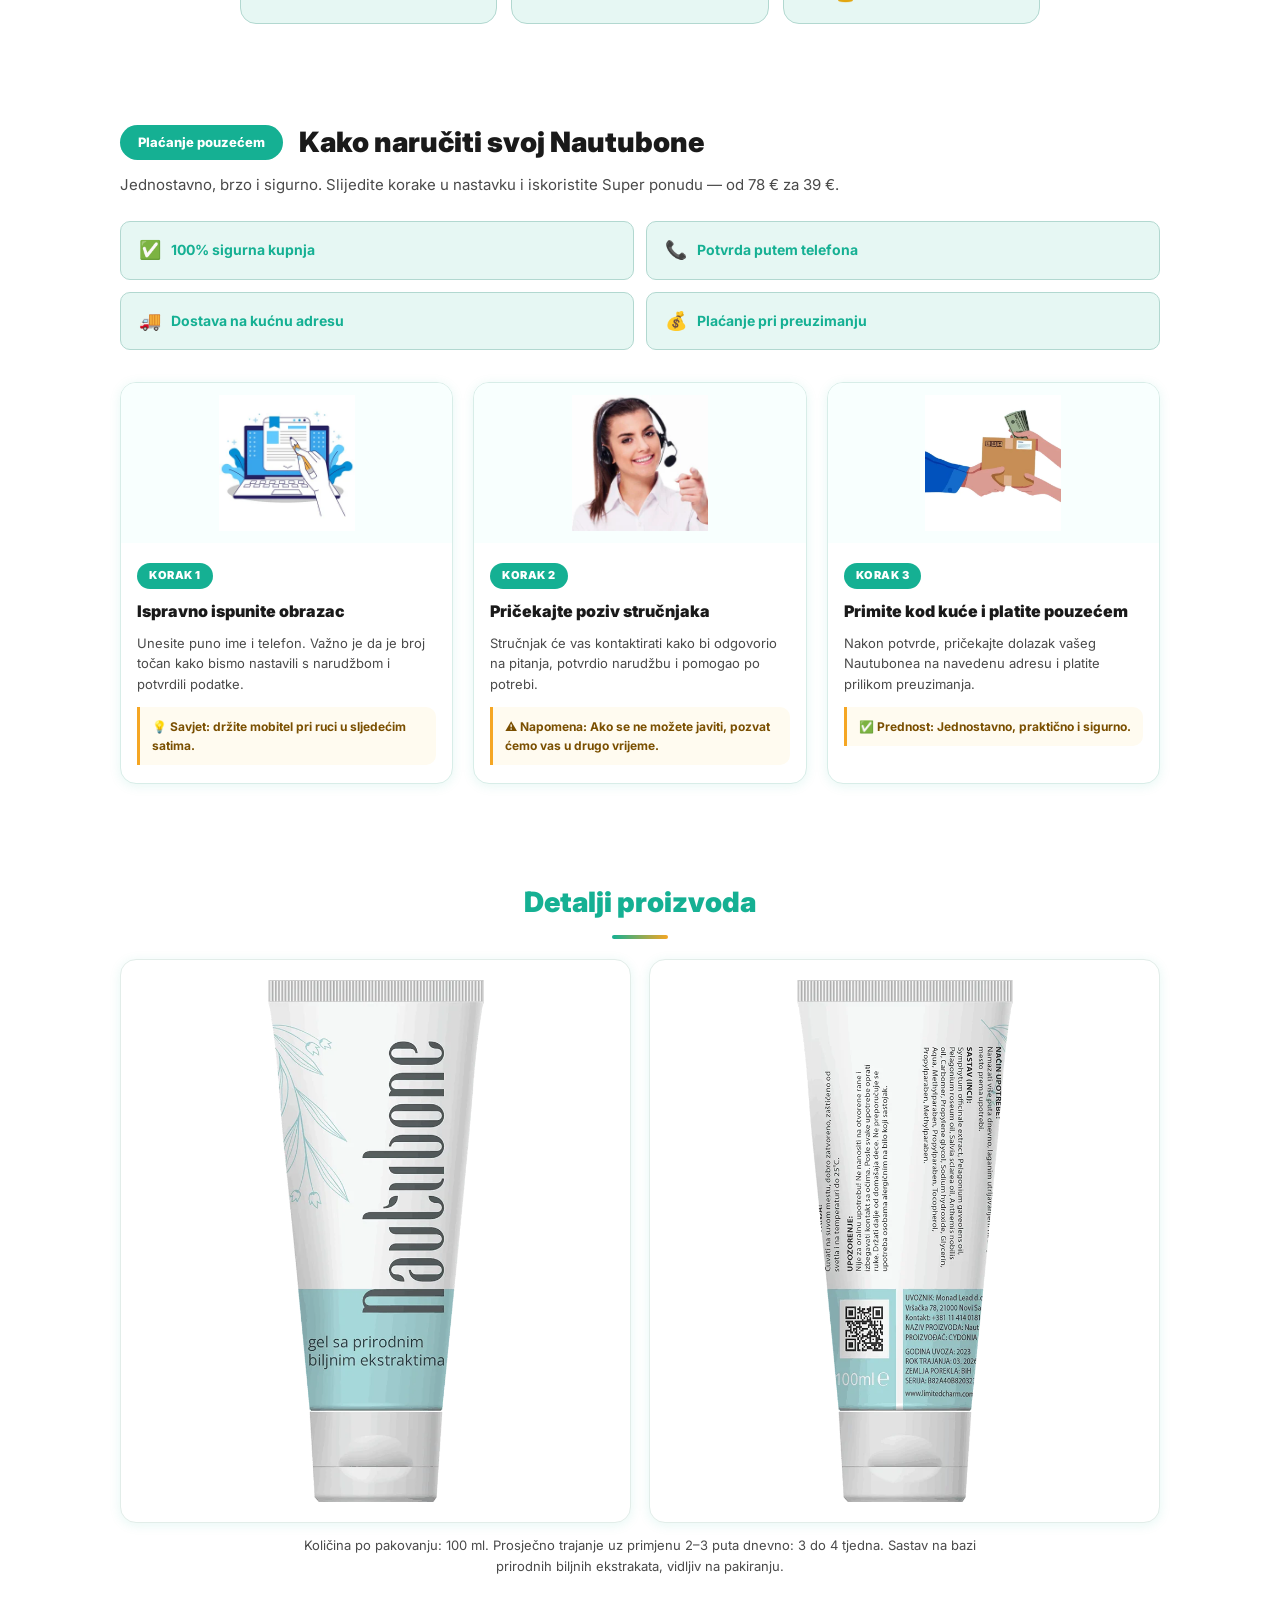
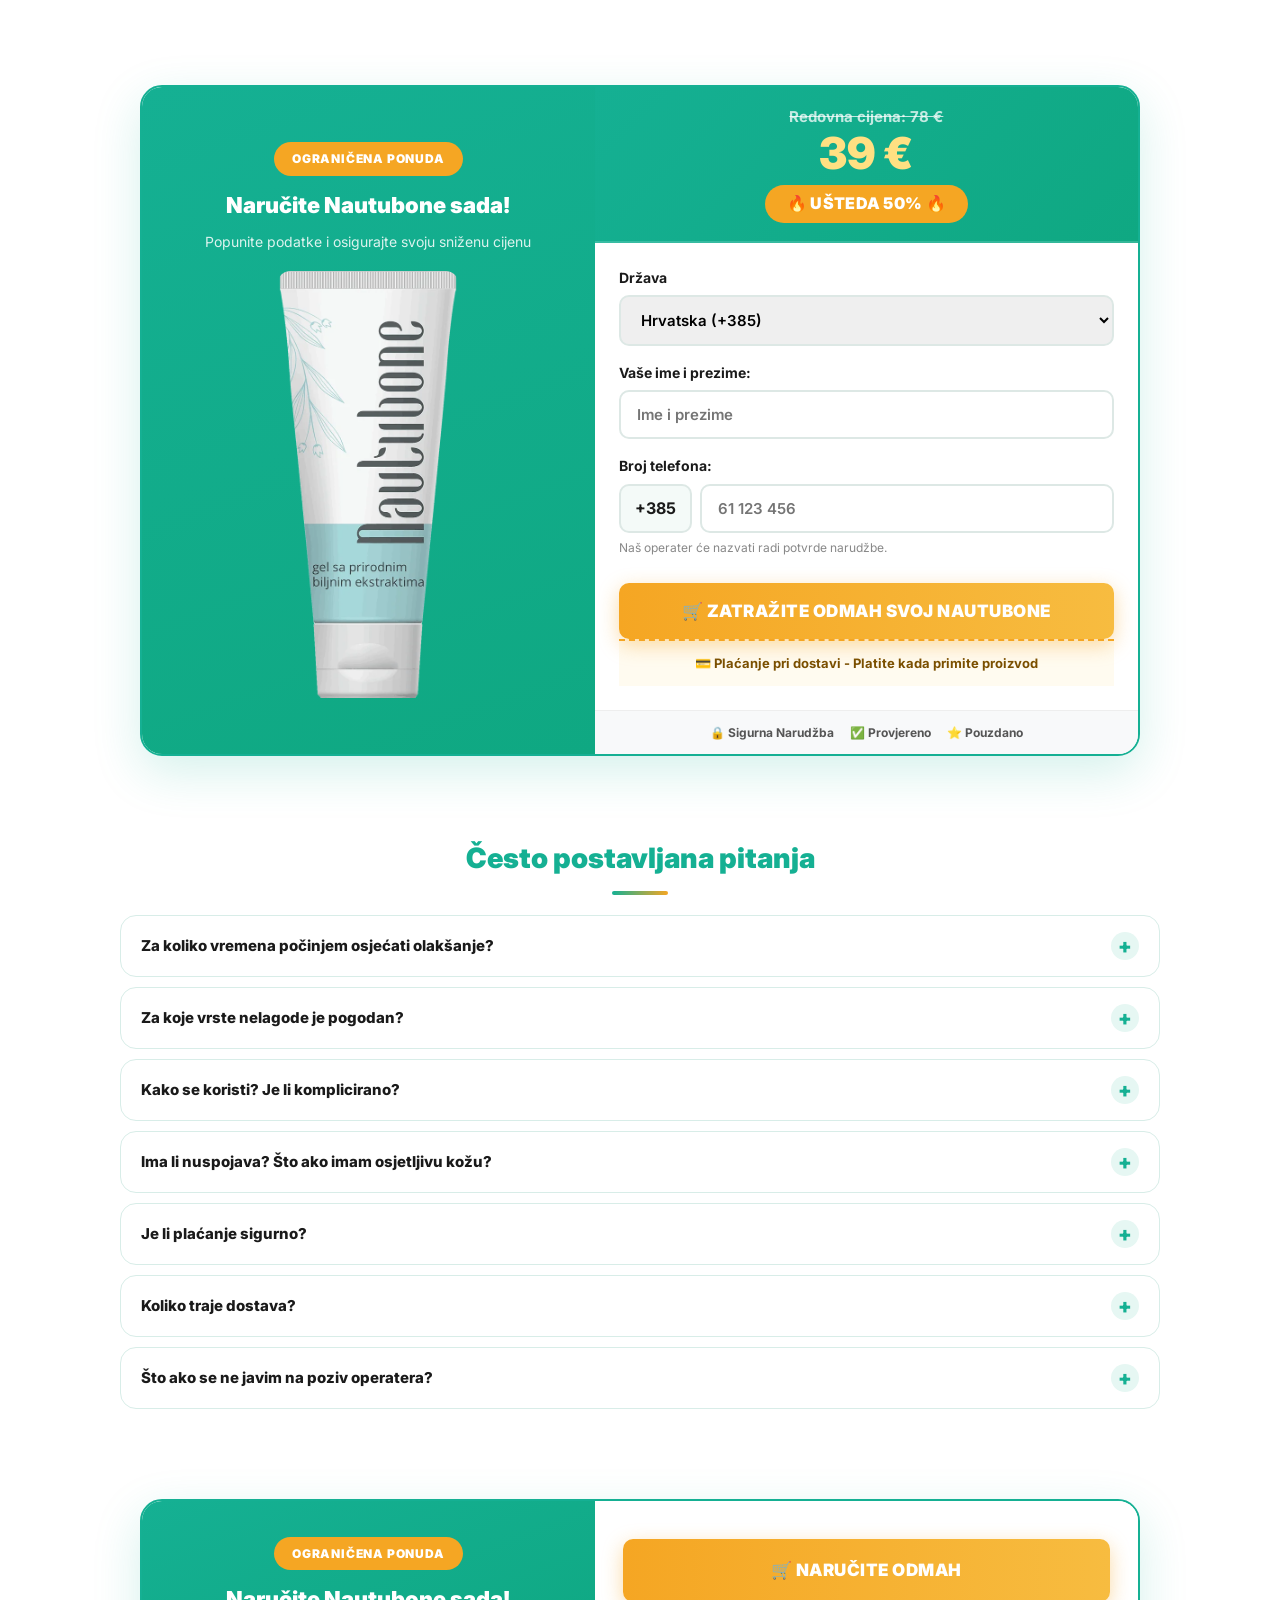
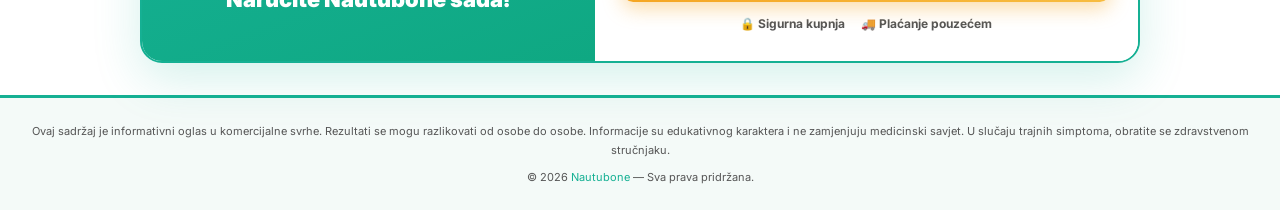
==== commit bb396ce2: "feat: redesign completo - 3 forms, carousel ingredientes, secao pedido modelo, pulse, FAQ accordion," ====
--- a/index.html
+++ b/index.html
@@ -2,62 +2,43 @@
 <html lang="hr">
 <head>
 <meta charset="UTF-8">
-<title>Nautubone – Udobnost za vaše zglobove | Službena ponuda</title>
-<meta name="description" content="Nautubone gel djeluje izravno na zglobnu nelagodu – smanjuje ukočenost, podržava pokretljivost i vraća radost svakodnevnih aktivnosti. Plaćanje pouzećem.">
+<title>Nautubone - Udobnost za vaše zglobove</title>
+<meta name="description" content="Nautubone gel smanjuje ukočenost, podržava pokretljivost i vraća radost svakodnevnih aktivnosti. Plaćanje pri dostavi.">
 <meta name="viewport" content="width=device-width, initial-scale=1">
 <link rel="stylesheet" href="css/style.css">
 </head>
 <body>
 
-<!-- ══ HEADER BRAND BAR ══════════════════════════════ -->
-<header class="lp-header" role="banner">
-  <div class="lp-wrap">
-    <div class="lp-left">
-      <strong class="lp-brand">Nautubone</strong>
-      <span class="lp-chip">Izvorni proizvod</span>
-    </div>
-    <div class="lp-right">
-      <div class="lp-promo" aria-label="Trenutna promocija">
-        <span class="lp-off">-70%</span>
-        <span class="lp-price" id="header-price">Posebna ponuda</span>
-      </div>
-      <a href="#formulario-oferta" class="lp-cta">Narudžba</a>
+<!-- HEADER STICKY -->
+<header class="lp-header">
+  <div class="lp-header-wrap">
+    <div class="lp-header-left">
+      <span class="lp-brand produto-nome">Nautubone</span>
+      <span class="lp-chip">Originalni proizvod</span>
+    </div>
+    <div class="lp-header-right">
+      <div class="lp-header-promo">
+        <span class="old" id="price-old-value-sticky"></span>
+        <span class="new" id="price-new-value-sticky"></span>
+      </div>
+      <a href="#formulario-oferta" class="lp-header-cta" id="header-cta-text"></a>
     </div>
   </div>
 </header>
 
-<!-- ══ STICKY BAR ════════════════════════════════════ -->
-<div class="lp-sticky">
-  Posebna ponuda: <span id="price-old-value-sticky"></span> sada <span id="price-new-value-sticky"></span> • Plaćanje pri dostavi
-</div>
-
-<!-- ══ HERO ══════════════════════════════════════════ -->
+<!-- HERO -->
 <section class="hero">
   <div class="hero-col-left">
     <h1><span class="produto-nome destaque">Nautubone</span> – udobnost za vaše zglobove, bez čekanja</h1>
-    <p class="sub">Gel koji djeluje izravno na područje nelagode: smanjuje ukočenost, podržava pokretljivost i vraća vam radost svakodnevnih aktivnosti.</p>
+    <p class="sub">Gel koji djeluje izravno na područje nelagode: smanjuje ukočenost, podržava pokretljivost i vraća vam radost svakodnevnih aktivnosti. Razvijen za osobe koje su već probale druge proizvode bez trajnog rezultata.</p>
 
     <ul class="beneficios">
-      <li>
-        <svg viewBox="0 0 24 24" aria-hidden="true"><path d="M20 6L9 17L4 12" stroke="#15B093" stroke-width="3" stroke-linecap="round" stroke-linejoin="round" fill="none"/></svg>
-        Smanjuje osjećaj ukočenosti u zglobovima
-      </li>
-      <li>
-        <svg viewBox="0 0 24 24" aria-hidden="true"><path d="M20 6L9 17L4 12" stroke="#15B093" stroke-width="3" stroke-linecap="round" stroke-linejoin="round" fill="none"/></svg>
-        Podržava pokretljivost koljena, ramena i leđa
-      </li>
-      <li>
-        <svg viewBox="0 0 24 24" aria-hidden="true"><path d="M20 6L9 17L4 12" stroke="#15B093" stroke-width="3" stroke-linecap="round" stroke-linejoin="round" fill="none"/></svg>
-        Sastav na bazi prirodnih biljnih ekstrakata
-      </li>
-      <li>
-        <svg viewBox="0 0 24 24" aria-hidden="true"><path d="M20 6L9 17L4 12" stroke="#15B093" stroke-width="3" stroke-linecap="round" stroke-linejoin="round" fill="none"/></svg>
-        Brzo se upija, ne ostavlja masne tragove
-      </li>
-      <li>
-        <svg viewBox="0 0 24 24" aria-hidden="true"><path d="M20 6L9 17L4 12" stroke="#15B093" stroke-width="3" stroke-linecap="round" stroke-linejoin="round" fill="none"/></svg>
-        Pogodan za svakodnevnu primjenu
-      </li>
+      <li>Smanjuje osjećaj ukočenosti u zglobovima</li>
+      <li>Podržava pokretljivost koljena, ramena i leđa</li>
+      <li>Sastav na bazi prirodnih biljnih ekstrakata</li>
+      <li>Brzo se upija, ne ostavlja masne tragove ni mrlje</li>
+      <li>Pogodan za svakodnevnu primjenu, bez recepta</li>
+      <li>Dermatološki testirano, bez agresivnih kemikalija</li>
     </ul>
 
     <div class="quick-facts">
@@ -72,42 +53,41 @@
       <div id="price-old-value"></div>
       <div id="price-new-value"></div>
       <div id="price-discount-value"></div>
-      <div class="secure-row">
-        <div class="secure-item">🔒 Sigurna kupnja</div>
-        <div class="secure-item">🚚 Brza dostava</div>
-        <div class="secure-item">✅ Zadovoljstvo zajamčeno</div>
-      </div>
-    </div>
-    <img class="product-img-front" src="img/nautubone_front.webp" alt="Nautubone gel" style="max-width:240px;margin:16px auto 0;">
-  </div>
-</section>
-
-<!-- ══ FORMULÁRIO ════════════════════════════════════ -->
+    </div>
+    <!-- Imagem hero principal -->
+    <img class="product-pulse" src="img/nautubone_promo_70.webp" alt="Nautubone gel - dvije bočice"
+      style="max-width:280px;margin:20px auto 0;">
+  </div>
+</section>
+
+<!-- ══ FORMULÁRIO 1 ═══════════════════════════════ -->
 <div class="form-container" id="formulario-oferta">
   <div class="form-two-columns">
     <div class="left-column" style="text-align:center;">
       <div class="form-badge" id="form-badge"></div>
       <h2 class="form-title" id="form-title"></h2>
       <p class="form-subtitle" id="form-subtitle"></p>
-      <img class="product-img-front" src="img/nautubone_front.webp" alt="Nautubone gel" style="max-width:190px;margin:0 auto;">
-    </div>
-
+      <img class="product-pulse" src="img/nautubone_front.webp" alt="Nautubone gel"
+        style="max-width:190px;margin:0 auto;border-radius:12px;">
+    </div>
     <div class="right-column">
+      <div class="form-price-box">
+        <span class="old" id="form-price-old"></span>
+        <span class="new" id="form-price-new"></span>
+        <span class="disc" id="form-price-disc"></span>
+      </div>
       <div class="form-wrapper">
         <form id="order_form" method="post">
-
           <div class="form-group">
             <label class="form-label" id="label-pais" for="country_code_selector"></label>
             <select class="form-input" id="country_code_selector" name="country" required>
               <option id="pais-option" value="" selected></option>
             </select>
           </div>
-
           <div class="form-group">
             <label class="form-label" id="label-nome" for="label_name"></label>
             <input class="form-input" id="label_name" name="name" type="text" autocomplete="name" required>
           </div>
-
           <div class="form-group">
             <label class="form-label" id="label-telefone" for="label_phone"></label>
             <div class="phone-group">
@@ -116,122 +96,243 @@
             </div>
             <small class="form-help" id="ajuda-telefone"></small>
           </div>
-
-          <button type="submit" class="cta-button" id="submit-btn"><span id="cta-button-text"></span></button>
+          <button type="submit" class="cta-button"><span id="cta-button-text"></span></button>
         </form>
-
-        <div class="payment-info">
-          <p id="payment-info-text"></p>
-        </div>
+        <div class="payment-info"><p id="payment-info-text"></p></div>
+      </div>
+      <div class="form-trust">
+        <div class="form-trust-item">🔒 Sigurna Narudžba</div>
+        <div class="form-trust-item">✅ Provjereno</div>
+        <div class="form-trust-item">⭐ Pouzdano</div>
       </div>
     </div>
   </div>
 </div>
 
-<!-- ══ MECANISMO ═════════════════════════════════════ -->
-<section class="section">
+<!-- MECANISMO -->
+<section class="section anim">
   <h2>Kako <span class="produto-nome">Nautubone</span> djeluje</h2>
   <div class="section-divider"></div>
-  <p class="lead">Formula kombinira biljne ekstrakte poznate po umirujućem djelovanju na zglobove i mišiće, uz brzu apsorpciju kroz kožu.</p>
-  <div class="grid-cards" style="grid-template-columns:repeat(4,1fr);">
-    <div class="card-simple">
-      <img src="img/htu-item1.webp" alt="Nanošenje gela" style="max-width:80px;margin:0 auto 12px;border-radius:50%;">
-      <div class="step-number">1</div>
-      <strong>Nanošenje</strong><p>Mala količina gela (veličine novčića) nanosi se na zahvaćeno područje.</p>
-    </div>
-    <div class="card-simple">
-      <img src="img/htu-item2.webp" alt="Masaža gela" style="max-width:80px;margin:0 auto 12px;border-radius:50%;">
-      <div class="step-number">2</div>
-      <strong>Masaža</strong><p>Nježno se masira kružnim pokretima dok se gel ne upije.</p>
-    </div>
-    <div class="card-simple">
-      <img src="img/block-bg3.webp" alt="Redovna primjena" style="max-width:80px;margin:0 auto 12px;border-radius:50%;">
-      <div class="step-number">3</div>
-      <strong>Ponavljanje</strong><p>Primjenjuje se 2 do 3 puta dnevno za kontinuirani osjećaj udobnosti.</p>
-    </div>
-    <div class="card-simple" style="background:linear-gradient(135deg,#e8f8f4,#f0fbf8);border-color:#b0ddd4;">
-      <div style="font-size:36px;margin:8px auto 12px;">✅</div>
-      <strong>Rezultat</strong><p>Postupno smanjenje ukočenosti i lakša svakodnevna pokretljivost.</p>
-    </div>
-  </div>
-</section>
-
-<!-- ══ CONDIÇÕES TRATADAS ═════════════════════════════ -->
-<section class="section" style="background:linear-gradient(135deg,#f0fbf8,#fff);border-radius:24px;margin:0 auto 8px;">
+  <p class="lead">Formula kombinira pažljivo odabrane biljne ekstrakte poznate po umirujućem djelovanju na zglobove i mišiće. Kombinacija sastojaka pomaže poboljšati lokalnu mikrocirkulaciju i olakšava pokretljivost, smanjujući osjećaj ukočenosti i nelagode pri svakodnevnim pokretima poput hodanja, saginjanja ili penjanja stepenicama.</p>
+  <div class="grid-cards">
+    <div class="card-simple anim">
+      <img src="img/htu-item1.webp" alt="Nanošenje gela" style="max-width:90px;margin:0 auto 12px;border-radius:50%;border:3px solid #c5e8e0;">
+      <span class="step-badge">Korak 1</span>
+      <strong>Nanošenje</strong><p>Mala količina gela (veličine novčića) nanosi se na dlan, a zatim na zahvaćeno područje. Nije potrebna velika količina za prekrivanje cijele zone nelagode.</p>
+    </div>
+    <div class="card-simple anim">
+      <img src="img/htu-item2.webp" alt="Masaža gela" style="max-width:90px;margin:0 auto 12px;border-radius:50%;border:3px solid #c5e8e0;">
+      <span class="step-badge">Korak 2</span>
+      <strong>Masaža</strong><p>Nježno se masira kružnim pokretima dok se gel potpuno ne upije. Upijanje je brzo, bez masnog osjećaja na koži.</p>
+    </div>
+    <div class="card-simple anim">
+      <img src="img/block-bg3.webp" alt="Redovna primjena" style="max-width:90px;margin:0 auto 12px;border-radius:50%;border:3px solid #c5e8e0;">
+      <span class="step-badge">Korak 3</span>
+      <strong>Ponavljanje</strong><p>Primjenjuje se 2 do 3 puta dnevno: ujutro, tijekom dana i prije spavanja, za kontinuirani osjećaj udobnosti.</p>
+    </div>
+    <div class="card-simple anim" style="background:linear-gradient(135deg,#e8f8f4,#f0fbf8);border-color:#b0ddd4;">
+      <div style="font-size:38px;margin:0 auto 12px;">✅</div>
+      <strong>Rezultat</strong><p>Postupno smanjenje ukočenosti i lakša svakodnevna pokretljivost uz redovitu primjenu tijekom nekoliko tjedana.</p>
+    </div>
+  </div>
+</section>
+
+<!-- CONDIÇÕES TRATADAS -->
+<section class="section anim" style="background:linear-gradient(135deg,#f0fbf8 0%,#fff 100%);border-radius:24px;max-width:1080px;margin:0 auto 8px;">
   <h2>Koje nelagode Nautubone pokriva</h2>
   <div class="section-divider"></div>
-  <p class="lead">Pogodan za najčešća područja zglobne i mišićne nelagode.</p>
+  <p class="lead">Formuliran za najčešća područja zglobne i mišićne nelagode, od vrata do koljena. Topička primjena djeluje izravno na zahvaćeno područje, bez opterećivanja probavnog sustava.</p>
   <div class="grid-cards" style="grid-template-columns:repeat(3,1fr);">
-    <div class="card-simple">
+    <div class="card-simple anim">
       <img src="img/artrite_artrose.webp" alt="Artritis i artroza" style="max-width:100px;border-radius:50%;margin:0 auto 12px;border:3px solid #c5e8e0;">
-      <strong>Artritis i artroza</strong><p>Smanjuje osjećaj ukočenosti i nelagode u zglobovima.</p>
-    </div>
-    <div class="card-simple">
+      <strong>Artritis i artroza</strong><p>Smanjuje osjećaj ukočenosti, bol i kroničnu nelagodu u zglobovima, pomaže poboljšati pokretljivost u svakodnevnim aktivnostima.</p>
+    </div>
+    <div class="card-simple anim">
       <img src="img/bursite.webp" alt="Burzitis" style="max-width:100px;border-radius:50%;margin:0 auto 12px;border:3px solid #c5e8e0;">
-      <strong>Burzitis</strong><p>Pomaže ublažiti osjetljivost u ramenu, kuku ili koljenu.</p>
-    </div>
-    <div class="card-simple">
+      <strong>Burzitis</strong><p>Ublažava upalu i osjetljivost u područjima poput ramena, kukova ili koljena, olakšavajući pokrete.</p>
+    </div>
+    <div class="card-simple anim">
       <img src="img/cervicalgia.webp" alt="Cervikalna bol" style="max-width:100px;border-radius:50%;margin:0 auto 12px;border:3px solid #c5e8e0;">
-      <strong>Cervikalna bol</strong><p>Pomaže opustiti napetost u području vrata.</p>
-    </div>
-    <div class="card-simple">
+      <strong>Cervikalna bol</strong><p>Opušta mišićnu napetost vrata i trapeza, pružajući brzo olakšanje i osjećaj lakoće.</p>
+    </div>
+    <div class="card-simple anim">
       <img src="img/dor_forte.webp" alt="Lumbalna bol" style="max-width:100px;border-radius:50%;margin:0 auto 12px;border:3px solid #c5e8e0;">
-      <strong>Lumbalna bol</strong><p>Podrška kod nelagode u donjem dijelu leđa.</p>
-    </div>
-    <div class="card-simple">
+      <strong>Lumbalna bol</strong><p>Pomaže ublažiti bolove u donjem dijelu leđa uzrokovane naporom, lošim držanjem ili nakupljenom napetošću.</p>
+    </div>
+    <div class="card-simple anim">
       <img src="img/osteocondrose_osteoporose.webp" alt="Osteokondroza" style="max-width:100px;border-radius:50%;margin:0 auto 12px;border:3px solid #c5e8e0;">
-      <strong>Osteokondroza</strong><p>Doprinosi osjećaju mišićne i zglobne udobnosti.</p>
-    </div>
-    <div class="card-simple">
+      <strong>Osteokondroza</strong><p>Pruža mišićnu i zglobnu udobnost povezanu s degenerativnim stanjima, doprinoseći boljoj kvaliteti života.</p>
+    </div>
+    <div class="card-simple anim">
       <img src="img/sinovite.webp" alt="Sinovitis" style="max-width:100px;border-radius:50%;margin:0 auto 12px;border:3px solid #c5e8e0;">
-      <strong>Sinovitis</strong><p>Pomaže smanjiti osjećaj oticanja u zglobovima.</p>
-    </div>
-  </div>
-</section>
-
-<!-- ══ INGREDIENTES ═══════════════════════════════════ -->
-<section class="section">
-  <h2>Prirodni sastav</h2>
+      <strong>Sinovitis</strong><p>Pomaže smanjiti osjećaj upale i oticanja zglobova, pružajući dugotrajnije olakšanje.</p>
+    </div>
+  </div>
+</section>
+
+<!-- ══ INGREDIENTES CAROUSEL ══════════════════════ -->
+<section class="ingredients-section anim">
+  <h2>Prirodni sastav koji radi u vašu korist</h2>
   <div class="section-divider"></div>
-  <p class="lead">Pet biljnih aktivnih sastojaka u formuli gela.</p>
-  <div class="grid-cards" style="grid-template-columns:repeat(5,1fr);">
-    <div class="card-simple">
-      <img src="img/Symphytum_officinale.webp" alt="Gavez" style="max-width:75px;border-radius:50%;margin:0 auto 10px;border:3px solid #c5e8e0;">
-      <strong style="font-size:13px;">Gavez</strong>
-    </div>
-    <div class="card-simple">
-      <img src="img/Pelargonium_roseum.webp" alt="Ružino ulje" style="max-width:75px;border-radius:50%;margin:0 auto 10px;border:3px solid #c5e8e0;">
-      <strong style="font-size:13px;">Ružino ulje</strong>
-    </div>
-    <div class="card-simple">
-      <img src="img/Anthemis_nobilis.webp" alt="Rimska kamilica" style="max-width:75px;border-radius:50%;margin:0 auto 10px;border:3px solid #c5e8e0;">
-      <strong style="font-size:13px;">Rimska kamilica</strong>
-    </div>
-    <div class="card-simple">
-      <img src="img/Pelargonium_graveolens.webp" alt="Geranij" style="max-width:75px;border-radius:50%;margin:0 auto 10px;border:3px solid #c5e8e0;">
-      <strong style="font-size:13px;">Geranij</strong>
-    </div>
-    <div class="card-simple">
-      <img src="img/Salvia_sclarea.webp" alt="Kadulja" style="max-width:75px;border-radius:50%;margin:0 auto 10px;border:3px solid #c5e8e0;">
-      <strong style="font-size:13px;">Kadulja</strong>
-    </div>
-  </div>
-</section>
-
-<!-- ══ TIMELINE ═══════════════════════════════════════ -->
-<section class="section">
-  <h2>Kada osjetiti olakšanje</h2>
+  <p class="lead">Pet biljnih aktivnih sastojaka u formuli gela, odabranih za njihovo poznato umirujuće i podržavajuće djelovanje na zglobove i mišiće.</p>
+
+  <div class="ingredients-layout">
+    <!-- Carousel -->
+    <div class="carousel-wrap">
+      <span class="carousel-badge">Prirodno</span>
+      <div class="carousel-img-wrap">
+        <img id="carousel-img" src="img/Symphytum_officinale.webp" alt="Ingredient">
+      </div>
+      <div class="carousel-name" id="carousel-name">Gavez</div>
+      <div class="carousel-latin" id="carousel-latin">Symphytum officinale</div>
+      <div class="carousel-desc" id="carousel-desc">Tradicionalno korišten za udobnost zglobova i potporu mekim tkivima. Pomaže ublažiti nelagodu i podržava prirodni oporavak zahvaćenih područja.</div>
+      <div class="carousel-nav">
+        <button class="carousel-arrow" id="carousel-prev" aria-label="Prethodni">&#8249;</button>
+        <div class="carousel-dots" id="carousel-dots"></div>
+        <button class="carousel-arrow" id="carousel-next" aria-label="Sljedeći">&#8250;</button>
+      </div>
+    </div>
+
+    <!-- Precautions -->
+    <div class="precautions-panel anim">
+      <h3>Mjere opreza i upute</h3>
+      <p class="prec-sub">Kako biste osigurali najbolje iskustvo i sigurnost pri korištenju <span class="produto-nome">Nautubone</span>, slijedite ove preporuke:</p>
+      <div class="prec-item">
+        <span class="prec-icon">⊗</span>
+        <span>Izbjegavajte nanošenje na nadraženu, oštećenu kožu ili u blizini očiju.</span>
+      </div>
+      <div class="prec-item">
+        <span class="prec-icon">⚠</span>
+        <span>U slučaju osjetljivosti ili neželjene reakcije, odmah prekinite upotrebu.</span>
+      </div>
+      <div class="prec-item">
+        <span class="prec-icon">👤</span>
+        <span>Držite proizvod izvan dohvata djece.</span>
+      </div>
+    </div>
+  </div>
+</section>
+
+<!-- ══ FORMULÁRIO 2 — após ingredientes ══════════ -->
+<div class="form-container anim" id="formulario-oferta-2">
+  <div class="form-two-columns">
+    <div class="left-column" style="text-align:center;">
+      <div class="form-badge">OGRANIČENA PONUDA</div>
+      <h2 class="form-title">Naručite Nautubone sada!</h2>
+      <p class="form-subtitle">Popunite podatke i osigurajte svoju sniženu cijenu</p>
+      <img class="product-pulse" src="img/nautubone_front.webp" alt="Nautubone gel"
+        style="max-width:180px;margin:0 auto;border-radius:12px;">
+    </div>
+    <div class="right-column">
+      <div class="form-price-box">
+        <span class="old" id="form2-price-old"></span>
+        <span class="new" id="form2-price-new"></span>
+        <span class="disc" id="form2-price-disc"></span>
+      </div>
+      <div class="form-wrapper">
+        <form id="order_form_2" method="post">
+          <div class="form-group">
+            <label class="form-label" for="country_f2">Država</label>
+            <select class="form-input" id="country_f2" name="country" required>
+              <option value="HR" selected>Hrvatska (+385)</option>
+            </select>
+          </div>
+          <div class="form-group">
+            <label class="form-label" for="name_f2">Vaše ime i prezime:</label>
+            <input class="form-input" id="name_f2" name="name" type="text" autocomplete="name" placeholder="Ime i prezime" required>
+          </div>
+          <div class="form-group">
+            <label class="form-label" for="phone_f2">Broj telefona:</label>
+            <div class="phone-group">
+              <span class="phone-ddi">+385</span>
+              <input class="form-input" id="phone_f2" name="phone" type="tel" autocomplete="tel" placeholder="61 123 456" required>
+            </div>
+            <small class="form-help">Naš operater će nazvati radi potvrde narudžbe.</small>
+          </div>
+          <button type="submit" class="cta-button">🛒 ZATRAŽITE ODMAH SVOJ NAUTUBONE</button>
+        </form>
+        <div class="payment-info"><p>💳 Plaćanje pri dostavi - Platite kada primite proizvod</p></div>
+      </div>
+      <div class="form-trust">
+        <div class="form-trust-item">🔒 Sigurna Narudžba</div>
+        <div class="form-trust-item">✅ Provjereno</div>
+        <div class="form-trust-item">⭐ Pouzdano</div>
+      </div>
+    </div>
+  </div>
+</div>
+
+<!-- TIMELINE -->
+<section class="section anim">
+  <h2>Za koliko vremena se počinje osjećati olakšanje?</h2>
   <div class="section-divider"></div>
   <div class="timeline">
-    <div class="card"><span class="when">Prve primjene</span><p>Osjećaj udobnosti i blagog opuštanja na zahvaćenom području.</p></div>
-    <div class="card"><span class="when">3–7 dana</span><p>Smanjenje jutarnje ukočenosti, lakše svakodnevne aktivnosti.</p></div>
-    <div class="card"><span class="when">2–4 tjedna</span><p>Stabilnija udobnost zglobova uz redovnu primjenu.</p></div>
-  </div>
-  <p class="lead" style="margin-top:18px;font-size:12px;">Rezultati mogu varirati ovisno o redovitosti primjene i individualnim čimbenicima.</p>
-</section>
-
-<!-- ══ AUTORIDADE ════════════════════════════════════ -->
-<section class="section">
+    <div class="card anim"><span class="when">Prve primjene</span><p>Početno olakšanje napetosti u zahvaćenom području. Mnogi korisnici prijavljuju osjećaj udobnosti i blago opuštanje već nakon prvih nanošenja.</p></div>
+    <div class="card anim"><span class="when">3–7 dana</span><p>Progresivno smanjenje jutarnje ukočenosti i poboljšanje opsega pokreta. Jednostavne dnevne aktivnosti postaju lakše.</p></div>
+    <div class="card anim"><span class="when">2–4 tjedna</span><p>Stabilnija udobnost zglobova i mišića, uz manje epizoda intenzivne nelagode i više samopouzdanja za hodanje, penjanje stepenicama i istezanje.</p></div>
+  </div>
+  <p class="lead" style="margin-top:18px;font-size:12px;">Rezultati mogu varirati ovisno o redovitosti primjene, intenzitetu nelagode i individualnim čimbenicima. Za najbolji učinak, slijedite preporučenu učestalost primjene.</p>
+</section>
+
+<!-- DEPOIMENTOS -->
+<section class="section anim">
+  <h2>Što kažu naši korisnici</h2>
+  <div class="section-divider"></div>
+  <p class="lead">Iskustva osoba koje su već uključile Nautubone u svoju svakodnevnu rutinu.</p>
+  <div class="testimonials-grid">
+    <div class="testimonial-card anim">
+      <div class="testimonial-stars">★★★★★</div>
+      <p class="testimonial-text">Nakon dvije sedmice primjene osjetila sam veliku razliku u jutarnjoj ukočenosti koljena. Konačno mogu hodati niz stepenice bez straha.</p>
+      <div class="testimonial-author">
+        <div class="testimonial-avatar">M</div>
+        <div><div class="testimonial-name">Marija, 54</div><div class="testimonial-result">Koljena – 2 tjedna primjene</div></div>
+      </div>
+    </div>
+    <div class="testimonial-card anim">
+      <div class="testimonial-stars">★★★★★</div>
+      <p class="testimonial-text">Radim cijeli dan stojeći i bol u leđima me pratila godinama. Gel mi je postao dio jutarnje rutine, osjećaj olakšanja je stvaran.</p>
+      <div class="testimonial-author">
+        <div class="testimonial-avatar">I</div>
+        <div><div class="testimonial-name">Ivan, 47</div><div class="testimonial-result">Leđa – 3 tjedna primjene</div></div>
+      </div>
+    </div>
+    <div class="testimonial-card anim">
+      <div class="testimonial-stars">★★★★★</div>
+      <p class="testimonial-text">Bila sam skeptična jer sam probala nekoliko drugih proizvoda bez rezultata. Ovaj se brzo upija i stvarno osjetim razliku navečer.</p>
+      <div class="testimonial-author">
+        <div class="testimonial-avatar">A</div>
+        <div><div class="testimonial-name">Ana, 61</div><div class="testimonial-result">Ramena – 1 mjesec primjene</div></div>
+      </div>
+    </div>
+    <div class="testimonial-card anim">
+      <div class="testimonial-stars">★★★★★</div>
+      <p class="testimonial-text">Vrat mi je bio konstantno napet od posla za računalom. Nakon nekoliko dana primjene osjećam puno manje napetosti pri kraju dana.</p>
+      <div class="testimonial-author">
+        <div class="testimonial-avatar">P</div>
+        <div><div class="testimonial-name">Petar, 39</div><div class="testimonial-result">Vrat – 10 dana primjene</div></div>
+      </div>
+    </div>
+    <div class="testimonial-card anim">
+      <div class="testimonial-stars">★★★★★</div>
+      <p class="testimonial-text">Ne ostavlja masne tragove i miris je jako blag, što mi je bilo važno jer radim s ljudima. Učinak osjetim već nakon nanošenja.</p>
+      <div class="testimonial-author">
+        <div class="testimonial-avatar">S</div>
+        <div><div class="testimonial-name">Sanja, 58</div><div class="testimonial-result">Šake i zapešća – 2 tjedna primjene</div></div>
+      </div>
+    </div>
+    <div class="testimonial-card anim">
+      <div class="testimonial-stars">★★★★★</div>
+      <p class="testimonial-text">Dostava je bila brza i plaćanje pri preuzimanju mi je dalo sigurnost da naručim. Proizvod je ispunio očekivanja.</p>
+      <div class="testimonial-author">
+        <div class="testimonial-avatar">T</div>
+        <div><div class="testimonial-name">Tomislav, 63</div><div class="testimonial-result">Gležnjevi – 3 tjedna primjene</div></div>
+      </div>
+    </div>
+  </div>
+</section>
+
+<!-- AUTORIDADE -->
+<section class="section anim">
   <h2>Preporuka stručnjaka</h2>
   <div class="section-divider"></div>
   <div class="expert-card">
@@ -239,100 +340,206 @@
     <div>
       <p class="expert-name">Dr. Sergio Rinaldi</p>
       <p class="expert-title">Specijalist reumatologije</p>
-      <p>Mnogi pacijenti s kroničnom nelagodom u zglobovima traže rješenje koje ne opterećuje probavni sustav. Lokalna primjena gela poput Nautubonea omogućava ciljano djelovanje upravo tamo gdje je potrebno, uz jednostavnu svakodnevnu rutinu.</p>
-      <p style="margin-top:10px;">Preporučujem redovnu primjenu 2–3 puta dnevno, uz blagu masažu, kao dio šire rutine brige o pokretljivosti.</p>
-      <img src="img/signature.webp" alt="Potpis" style="max-width:130px;margin-top:12px;">
-    </div>
-  </div>
-</section>
-
-<!-- ══ KAKO NARUČITI ══════════════════════════════════ -->
-<section class="section">
-  <h2>Kako naručiti</h2>
-  <div class="section-divider"></div>
-  <div class="grid-cards" style="grid-template-columns:repeat(3,1fr);">
-    <div class="card-simple">
-      <img src="img/order_step1.webp" alt="Popunite obrazac" style="max-width:110px;margin:0 auto 10px;">
-      <div class="step-number">1</div>
-      <strong>Popunite obrazac</strong><p>Unesite ime i telefon u formular iznad.</p>
-    </div>
-    <div class="card-simple">
-      <img src="img/order_step2.webp" alt="Poziv operatera" style="max-width:110px;margin:0 auto 10px;">
-      <div class="step-number">2</div>
-      <strong>Potvrda telefonom</strong><p>Naš operater zove radi potvrde narudžbe.</p>
-    </div>
-    <div class="card-simple">
-      <img src="img/order_step3.webp" alt="Dostava i plaćanje" style="max-width:110px;margin:0 auto 10px;">
-      <div class="step-number">3</div>
-      <strong>Dostava</strong><p>Plaćate tek kada paket stigne na vašu adresu.</p>
-    </div>
-  </div>
-</section>
-
-<!-- ══ DETALJI PROIZVODA ══════════════════════════════ -->
-<section class="section">
+      <p>Tijekom dugogodišnje prakse susreo sam se s brojnim pacijentima koji pate od kronične nelagode u zglobovima i ograničene pokretljivosti. Mnogi od njih godinama koriste različite preparate, često s ograničenim rezultatima.</p>
+      <p>Ono što cijenim kod proizvoda poput Nautubonea je njegova lokalna primjena: gel se nanosi izravno na zahvaćeno područje, što omogućava ciljano djelovanje bez opterećenja probavnog sustava. To je posebno važno za starije osobe koje često uzimaju više lijekova istovremeno.</p>
+      <p>Preporučujem redovnu primjenu 2 do 3 puta dnevno, uz blagu masažu, kao dio šire rutine brige o pokretljivosti zglobova.</p>
+      <img src="img/signature.webp" alt="Potpis" style="max-width:140px;margin-top:10px;">
+    </div>
+  </div>
+</section>
+
+<!-- TRUST ROW -->
+<section class="section" style="padding-top:0;">
+  <div class="trust-row">
+    <div class="trust-card"><span class="trust-icon">✓</span> Plaćanje pri dostavi</div>
+    <div class="trust-card"><span class="trust-icon">★</span> Preko 10.000 kupaca</div>
+    <div class="trust-card"><span class="trust-icon">🔒</span> Sigurna narudžba</div>
+  </div>
+</section>
+
+<!-- ══ KAKO NARUČITI — model style ═══════════════ -->
+<section class="order-section anim">
+  <div class="order-header">
+    <span class="order-pill">Plaćanje pouzećem</span>
+    <h2>Kako naručiti svoj Nautubone</h2>
+  </div>
+  <p class="order-sub">Jednostavno, brzo i sigurno. Slijedite korake u nastavku i iskoristite Super ponudu — od <span id="order-price-old"></span> za <span id="order-price-new"></span>.</p>
+
+  <div class="order-trust-grid">
+    <div class="order-trust-item"><span>✅</span> 100% sigurna kupnja</div>
+    <div class="order-trust-item"><span>📞</span> Potvrda putem telefona</div>
+    <div class="order-trust-item"><span>🚚</span> Dostava na kućnu adresu</div>
+    <div class="order-trust-item"><span>💰</span> Plaćanje pri preuzimanju</div>
+  </div>
+
+  <div class="order-steps">
+    <div class="order-step anim">
+      <img class="order-step-img" src="img/order_step1.webp" alt="Ispunite obrazac">
+      <div class="order-step-body">
+        <span class="order-step-label">Korak 1</span>
+        <h3>Ispravno ispunite obrazac</h3>
+        <p>Unesite puno ime i telefon. Važno je da je broj točan kako bismo nastavili s narudžbom i potvrdili podatke.</p>
+        <div class="order-tip">💡 Savjet: držite mobitel pri ruci u sljedećim satima.</div>
+      </div>
+    </div>
+    <div class="order-step anim">
+      <img class="order-step-img" src="img/order_step2.webp" alt="Poziv stručnjaka">
+      <div class="order-step-body">
+        <span class="order-step-label">Korak 2</span>
+        <h3>Pričekajte poziv stručnjaka</h3>
+        <p>Stručnjak će vas kontaktirati kako bi odgovorio na pitanja, potvrdio narudžbu i pomogao po potrebi.</p>
+        <div class="order-tip">⚠ Napomena: Ako se ne možete javiti, pozvat ćemo vas u drugo vrijeme.</div>
+      </div>
+    </div>
+    <div class="order-step anim">
+      <img class="order-step-img" src="img/order_step3.webp" alt="Dostava i plaćanje">
+      <div class="order-step-body">
+        <span class="order-step-label">Korak 3</span>
+        <h3>Primite kod kuće i platite pouzećem</h3>
+        <p>Nakon potvrde, pričekajte dolazak vašeg Nautubonea na navedenu adresu i platite prilikom preuzimanja.</p>
+        <div class="order-tip">✅ Prednost: Jednostavno, praktično i sigurno.</div>
+      </div>
+    </div>
+  </div>
+</section>
+
+<!-- DETALHES DO PRODUTO -->
+<section class="section anim">
   <h2>Detalji proizvoda</h2>
   <div class="section-divider"></div>
   <div class="grid-cards" style="grid-template-columns:1fr 1fr;align-items:center;">
-    <div class="card-simple"><img src="img/nautubone_promo_70.webp" alt="Nautubone gel" style="max-width:210px;margin:0 auto;"></div>
-    <div class="card-simple"><img src="img/nautubone_back.webp" alt="Nautubone – sastav i upute" style="max-width:210px;margin:0 auto;"></div>
-  </div>
-  <p class="lead" style="margin-top:12px;font-size:13px;">Količina po pakovanju: 100 ml. Sastav na bazi prirodnih biljnih ekstrakata, vidljiv na pakiranju.</p>
-</section>
-
-<!-- ══ FAQ ACCORDION ══════════════════════════════════ -->
-<section class="section">
+    <div class="card-simple"><img src="img/nautubone_front.webp" alt="Nautubone gel" style="max-width:220px;margin:0 auto;"></div>
+    <div class="card-simple"><img src="img/nautubone_back.webp" alt="Nautubone - sastav i upute" style="max-width:220px;margin:0 auto;"></div>
+  </div>
+  <p class="lead" style="margin-top:12px;font-size:13px;">Količina po pakovanju: 100 ml. Prosječno trajanje uz primjenu 2–3 puta dnevno: 3 do 4 tjedna. Sastav na bazi prirodnih biljnih ekstrakata, vidljiv na pakiranju.</p>
+</section>
+
+<!-- ══ FORMULÁRIO 3 — antes do FAQ ═══════════════ -->
+<div class="form-container anim" id="formulario-oferta-3">
+  <div class="form-two-columns">
+    <div class="left-column" style="text-align:center;">
+      <div class="form-badge">OGRANIČENA PONUDA</div>
+      <h2 class="form-title">Naručite Nautubone sada!</h2>
+      <p class="form-subtitle">Popunite podatke i osigurajte svoju sniženu cijenu</p>
+      <img class="product-pulse" src="img/nautubone_front.webp" alt="Nautubone gel"
+        style="max-width:180px;margin:0 auto;border-radius:12px;">
+    </div>
+    <div class="right-column">
+      <div class="form-price-box">
+        <span class="old" id="form3-price-old"></span>
+        <span class="new" id="form3-price-new"></span>
+        <span class="disc" id="form3-price-disc"></span>
+      </div>
+      <div class="form-wrapper">
+        <form id="order_form_3" method="post">
+          <div class="form-group">
+            <label class="form-label" for="country_f3">Država</label>
+            <select class="form-input" id="country_f3" name="country" required>
+              <option value="HR" selected>Hrvatska (+385)</option>
+            </select>
+          </div>
+          <div class="form-group">
+            <label class="form-label" for="name_f3">Vaše ime i prezime:</label>
+            <input class="form-input" id="name_f3" name="name" type="text" autocomplete="name" placeholder="Ime i prezime" required>
+          </div>
+          <div class="form-group">
+            <label class="form-label" for="phone_f3">Broj telefona:</label>
+            <div class="phone-group">
+              <span class="phone-ddi">+385</span>
+              <input class="form-input" id="phone_f3" name="phone" type="tel" autocomplete="tel" placeholder="61 123 456" required>
+            </div>
+            <small class="form-help">Naš operater će nazvati radi potvrde narudžbe.</small>
+          </div>
+          <button type="submit" class="cta-button">🛒 ZATRAŽITE ODMAH SVOJ NAUTUBONE</button>
+        </form>
+        <div class="payment-info"><p>💳 Plaćanje pri dostavi - Platite kada primite proizvod</p></div>
+      </div>
+      <div class="form-trust">
+        <div class="form-trust-item">🔒 Sigurna Narudžba</div>
+        <div class="form-trust-item">✅ Provjereno</div>
+        <div class="form-trust-item">⭐ Pouzdano</div>
+      </div>
+    </div>
+  </div>
+</div>
+
+<!-- FAQ -->
+<section class="section anim">
   <h2>Često postavljana pitanja</h2>
   <div class="section-divider"></div>
 
-  <div class="faq-item">
+  <div class="faq-item anim">
+    <button class="faq-question" aria-expanded="false">
+      Za koliko vremena počinjem osjećati olakšanje?
+      <span class="faq-icon">+</span>
+    </button>
+    <div class="faq-answer">Mnogi korisnici prijavljuju početni osjećaj udobnosti nakon prvih primjena. Za dosljedne rezultate preporučujemo kontinuiranu primjenu nekoliko tjedana prema uputama.</div>
+  </div>
+
+  <div class="faq-item anim">
+    <button class="faq-question" aria-expanded="false">
+      Za koje vrste nelagode je pogodan?
+      <span class="faq-icon">+</span>
+    </button>
+    <div class="faq-answer">Indiciran je za uobičajene zglobne i mišićne nelagode: koljena, ramena, leđa, vrat, šake i gležnjevi. Korisnici prijavljuju podršku u smanjenju jutarnje ukočenosti i poboljšanju pokretljivosti.</div>
+  </div>
+
+  <div class="faq-item anim">
+    <button class="faq-question" aria-expanded="false">
+      Kako se koristi? Je li komplicirano?
+      <span class="faq-icon">+</span>
+    </button>
+    <div class="faq-answer">Jednostavno je: nanesite tanki sloj na željeno područje 2 do 3 puta dnevno, nježnim pokretima do potpune apsorpcije. Ne ostavlja masne tragove i ne zahtijeva zavoje.</div>
+  </div>
+
+  <div class="faq-item anim">
+    <button class="faq-question" aria-expanded="false">
+      Ima li nuspojava? Što ako imam osjetljivu kožu?
+      <span class="faq-icon">+</span>
+    </button>
+    <div class="faq-answer">Formula je bazirana na sastojcima poznatim po dobroj podnošljivosti. Ako je vaša koža vrlo osjetljiva, preporučujemo test na malom području prije redovne primjene. U slučaju iritacije, prekinite uporabu.</div>
+  </div>
+
+  <div class="faq-item anim">
     <button class="faq-question" aria-expanded="false">
       Je li plaćanje sigurno?
       <span class="faq-icon">+</span>
     </button>
-    <div class="faq-answer">Plaćate isključivo pri dostavi, izravno dostavljaču. Ne dijelite podatke kartice online.</div>
-  </div>
-
-  <div class="faq-item">
+    <div class="faq-answer">Plaćate isključivo pri dostavi, izravno dostavljaču. Ne dijelite podatke kartice online niti unaprijed.</div>
+  </div>
+
+  <div class="faq-item anim">
     <button class="faq-question" aria-expanded="false">
       Koliko traje dostava?
       <span class="faq-icon">+</span>
     </button>
-    <div class="faq-answer">Naš operater potvrđuje rok dostave telefonskim putem nakon narudžbe.</div>
-  </div>
-
-  <div class="faq-item">
-    <button class="faq-question" aria-expanded="false">
-      Za koja područja je pogodan?
-      <span class="faq-icon">+</span>
-    </button>
-    <div class="faq-answer">Koljena, ramena, leđa, laktove, šake i gležnjeve.</div>
-  </div>
-
-  <div class="faq-item">
+    <div class="faq-answer">Naš operater potvrđuje procijenjeni rok dostave telefonskim putem nakon potvrde narudžbe, ovisno o regiji.</div>
+  </div>
+
+  <div class="faq-item anim">
     <button class="faq-question" aria-expanded="false">
       Što ako se ne javim na poziv operatera?
       <span class="faq-icon">+</span>
     </button>
-    <div class="faq-answer">Pokušat ćemo ponovno kontaktirati u drugom terminu kako bismo potvrdili narudžbu.</div>
-  </div>
-</section>
-
-<!-- ══ CTA FINAL ══════════════════════════════════════ -->
-<div class="form-container">
+    <div class="faq-answer">Nema problema, pokušat ćemo ponovno kontaktirati u drugom terminu kako bismo dovršili vašu narudžbu.</div>
+  </div>
+</section>
+
+<!-- CTA FINAL -->
+<div class="form-container anim">
   <div class="form-two-columns">
     <div class="left-column" style="text-align:center;">
       <div class="form-badge" id="form-badge-2"></div>
       <h2 class="form-title" id="form-title-2"></h2>
     </div>
     <div class="right-column">
-      <div class="form-wrapper">
+      <div class="form-wrapper" style="display:flex;flex-direction:column;gap:12px;padding:28px;">
         <a href="#formulario-oferta" class="cta-button" style="display:block;text-align:center;text-decoration:none;">
-          Naručite odmah
+          🛒 Naručite odmah
         </a>
-        <div class="secure-row" style="margin-top:12px;">
-          <div class="secure-item">🔒 Sigurna kupnja</div>
-          <div class="secure-item">🚚 Besplatna dostava</div>
+        <div class="form-trust" style="background:none;border:none;padding:0;">
+          <div class="form-trust-item">🔒 Sigurna kupnja</div>
+          <div class="form-trust-item">🚚 Plaćanje pouzećem</div>
         </div>
       </div>
     </div>
@@ -348,54 +555,161 @@
 <script src="js/main.js"></script>
 <script src="js/tracking.js"></script>
 <script>
-  // Ano e textos dinâmicos
+  /* ── Textos dinâmicos ────────────────────── */
   document.getElementById("ano-atual").textContent = new Date().getFullYear();
   document.getElementById("form-badge-2").textContent = OFFER_CONFIG.textos.badgeOferta;
   document.getElementById("form-title-2").textContent = OFFER_CONFIG.textos.tituloForm;
-
-  // ── FAQ ACCORDION ──────────────────────────────────
-  document.querySelectorAll('.faq-question').forEach(btn => {
-    btn.addEventListener('click', () => {
+  document.getElementById("header-cta-text").textContent = OFFER_CONFIG.textos.botaoCta.replace("🛒 ", "");
+
+  const m = OFFER_CONFIG.oferta.moeda;
+  const de = OFFER_CONFIG.oferta.precoDe;
+  const por = OFFER_CONFIG.oferta.precoPor;
+  const disc = OFFER_CONFIG.oferta.percentualDesconto;
+
+  /* Form 1 prices (set by main.js too, but set fallback) */
+  const f1Old = document.getElementById("form-price-old");
+  const f1New = document.getElementById("form-price-new");
+  const f1Disc = document.getElementById("form-price-disc");
+  if(f1Old) f1Old.textContent = "Redovna cijena: " + de + " " + m;
+  if(f1New) f1New.textContent = por + " " + m;
+  if(f1Disc) f1Disc.textContent = "🔥 UŠTEDA " + disc + "% 🔥";
+
+  /* Form 2 prices */
+  document.getElementById("form2-price-old").textContent = "Redovna cijena: " + de + " " + m;
+  document.getElementById("form2-price-new").textContent = por + " " + m;
+  document.getElementById("form2-price-disc").textContent = "🔥 UŠTEDA " + disc + "% 🔥";
+
+  /* Form 3 prices */
+  document.getElementById("form3-price-old").textContent = "Redovna cijena: " + de + " " + m;
+  document.getElementById("form3-price-new").textContent = por + " " + m;
+  document.getElementById("form3-price-disc").textContent = "🔥 UŠTEDA " + disc + "% 🔥";
+
+  /* Order section prices */
+  const orderOld = document.getElementById("order-price-old");
+  const orderNew = document.getElementById("order-price-new");
+  if(orderOld) orderOld.textContent = de + " " + m;
+  if(orderNew) orderNew.textContent = por + " " + m;
+
+  /* Forms 2 & 3 submit → same API */
+  ["order_form_2","order_form_3"].forEach(function(id){
+    const frm = document.getElementById(id);
+    if(!frm) return;
+    frm.addEventListener("submit", function(e){
+      e.preventDefault();
+      const btn = frm.querySelector(".cta-button");
+      btn.disabled = true; btn.textContent = "Slanje...";
+      const fd = new FormData(frm);
+      fetch("/api/lead", { method:"POST", body: fd })
+        .then(r => { if(r.redirected){ window.location.href = r.url; } else { window.location.href = "/success.html"; } })
+        .catch(() => { window.location.href = "/success.html"; });
+    });
+  });
+
+  /* ── FAQ Accordion ──────────────────────── */
+  document.querySelectorAll('.faq-question').forEach(function(btn){
+    btn.addEventListener('click', function(){
       const item = btn.closest('.faq-item');
       const isOpen = item.classList.contains('open');
-      // Fecha todos
-      document.querySelectorAll('.faq-item.open').forEach(el => {
+      document.querySelectorAll('.faq-item.open').forEach(function(el){
         el.classList.remove('open');
-        el.querySelector('.faq-question').setAttribute('aria-expanded', 'false');
+        el.querySelector('.faq-question').setAttribute('aria-expanded','false');
       });
-      // Abre o clicado (se estava fechado)
-      if (!isOpen) {
-        item.classList.add('open');
-        btn.setAttribute('aria-expanded', 'true');
-      }
+      if(!isOpen){ item.classList.add('open'); btn.setAttribute('aria-expanded','true'); }
     });
   });
 
-  // ── SCROLL SUAVE para âncoras ──────────────────────
-  document.querySelectorAll('a[href^="#"]').forEach(a => {
-    a.addEventListener('click', e => {
-      const target = document.querySelector(a.getAttribute('href'));
-      if (target) {
-        e.preventDefault();
-        target.scrollIntoView({ behavior: 'smooth', block: 'start' });
-      }
+  /* ── Scroll suave ───────────────────────── */
+  document.querySelectorAll('a[href^="#"]').forEach(function(a){
+    a.addEventListener('click', function(e){
+      const t = document.querySelector(a.getAttribute('href'));
+      if(t){ e.preventDefault(); t.scrollIntoView({behavior:'smooth',block:'start'}); }
     });
   });
 
-  // ── ANIMAÇÕES DE ENTRADA (IntersectionObserver) ────
-  if (window.matchMedia('(prefers-reduced-motion: no-preference)').matches) {
-    const obs = new IntersectionObserver((entries) => {
-      entries.forEach(e => {
-        if (e.isIntersecting) {
-          e.target.classList.add('visible');
-          obs.unobserve(e.target);
-        }
+  /* ── Ingredients Carousel ───────────────── */
+  const ingredients = [
+    {
+      name: "Gavez", latin: "Symphytum officinale",
+      img: "img/Symphytum_officinale.webp",
+      desc: "Tradicionalno korišten za udobnost zglobova i potporu mekim tkivima. Pomaže ublažiti nelagodu i podržava prirodni oporavak zahvaćenih područja."
+    },
+    {
+      name: "Ružino ulje", latin: "Pelargonium roseum",
+      img: "img/Pelargonium_roseum.webp",
+      desc: "Stimulira lokalnu mikrocirkulaciju i pojačava osjećaj olakšanja. Poznato po ugodnom mirisu koji pridonosi osjećaju opuštenosti."
+    },
+    {
+      name: "Rimska kamilica", latin: "Anthemis nobilis",
+      img: "img/Anthemis_nobilis.webp",
+      desc: "Prirodni umirivač koji smanjuje osjetljivost i potiče dobrobit pri primjeni. Poznata po opuštajućem djelovanju na mišiće, ublažava napetost i grčeve."
+    },
+    {
+      name: "Geranij", latin: "Pelargonium graveolens",
+      img: "img/Pelargonium_graveolens.webp",
+      desc: "Podrška lokalnoj cirkulaciji uz blag, uravnotežujući miris. Doprinosi osjećaju svježine i lakoće na zahvaćenom području."
+    },
+    {
+      name: "Kadulja", latin: "Salvia sclarea",
+      img: "img/Salvia_sclarea.webp",
+      desc: "Doprinosi antioksidativnom djelovanju i osjećaju lakoće u zglobovima. Poznata po svom umirujućem i tonizujućem učinku na mišićno tkivo."
+    }
+  ];
+
+  let currentSlide = 0;
+  const imgEl   = document.getElementById("carousel-img");
+  const nameEl  = document.getElementById("carousel-name");
+  const latinEl = document.getElementById("carousel-latin");
+  const descEl  = document.getElementById("carousel-desc");
+  const dotsEl  = document.getElementById("carousel-dots");
+
+  /* Build dots */
+  ingredients.forEach(function(_, i){
+    const d = document.createElement("div");
+    d.className = "carousel-dot" + (i===0?" active":"");
+    d.addEventListener("click", function(){ goTo(i); });
+    dotsEl.appendChild(d);
+  });
+
+  function goTo(i){
+    currentSlide = (i + ingredients.length) % ingredients.length;
+    const ing = ingredients[currentSlide];
+    /* fade */
+    imgEl.style.opacity = "0";
+    nameEl.style.opacity = "0";
+    descEl.style.opacity = "0";
+    setTimeout(function(){
+      imgEl.src = ing.img; imgEl.alt = ing.name;
+      nameEl.textContent = ing.name;
+      latinEl.textContent = ing.latin;
+      descEl.textContent = ing.desc;
+      imgEl.style.opacity = "1";
+      nameEl.style.opacity = "1";
+      descEl.style.opacity = "1";
+    }, 180);
+    dotsEl.querySelectorAll(".carousel-dot").forEach(function(d,idx){
+      d.classList.toggle("active", idx===currentSlide);
+    });
+  }
+
+  /* transitions for fade */
+  [imgEl,nameEl,descEl].forEach(function(el){
+    el.style.transition = "opacity .18s ease";
+  });
+
+  document.getElementById("carousel-prev").addEventListener("click", function(){ goTo(currentSlide-1); });
+  document.getElementById("carousel-next").addEventListener("click", function(){ goTo(currentSlide+1); });
+
+  /* Auto-advance */
+  setInterval(function(){ goTo(currentSlide+1); }, 5000);
+
+  /* ── IntersectionObserver animations ─── */
+  if(window.matchMedia('(prefers-reduced-motion: no-preference)').matches){
+    const obs = new IntersectionObserver(function(entries){
+      entries.forEach(function(e){
+        if(e.isIntersecting){ e.target.classList.add('visible'); obs.unobserve(e.target); }
       });
-    }, { threshold: 0.08, rootMargin: '0px 0px -40px 0px' });
-
-    document.querySelectorAll(
-      '.section, .form-container, .card-simple, .timeline div.card, .faq-item'
-    ).forEach(el => obs.observe(el));
+    }, {threshold:0.07, rootMargin:'0px 0px -40px 0px'});
+    document.querySelectorAll('.anim').forEach(function(el){ obs.observe(el); });
   }
 </script>
 </body>
--- a/css/style.css
+++ b/css/style.css
@@ -1,282 +1,303 @@
 /* =====================================================
-   NAUTUBONE HR — CSS v2
-   Inspirado no design de referência nautubone-gel.online/hr/
+   NAUTUBONE HR — CSS v3 Premium
    ===================================================== */
 
 @import url('https://fonts.googleapis.com/css2?family=Inter:wght@400;600;700;800;900&display=swap');
 
 /* ── TOKENS ──────────────────────────────────────── */
 :root {
-  --verde:      #15B093;
-  --verde-dark: #0f8a72;
-  --verde-light:#e6f7f3;
-  --laranja:    #F5A623;
-  --laranja-dark:#e09515;
-  --texto:      #1a1a1a;
-  --texto-claro:#4a4a4a;
-  --fundo:      #f8f9fa;
-  --borda:      #d8ede8;
-  --branco:     #ffffff;
-  --radius-sm:  10px;
-  --radius-md:  16px;
-  --radius-lg:  22px;
-  --sombra-sm:  0 2px 12px rgba(21,176,147,.10);
-  --sombra-md:  0 8px 28px rgba(21,176,147,.14);
-  --sombra-lg:  0 16px 48px rgba(21,176,147,.18);
-  --transition: .22s cubic-bezier(.4,0,.2,1);
-}
-
-/* ── RESET ───────────────────────────────────────── */
+  --verde:       #15B093;
+  --verde-dark:  #0f8a72;
+  --verde-light: #e6f7f3;
+  --laranja:     #F5A623;
+  --laranja-dark:#c8841a;
+  --texto:       #1a1a1a;
+  --texto-claro: #4a4a4a;
+  --fundo:       #f8f9fa;
+  --borda:       #d8ede8;
+  --branco:      #ffffff;
+  --radius-sm:   10px;
+  --radius-md:   16px;
+  --radius-lg:   22px;
+  --sombra-sm:   0 2px 12px rgba(21,176,147,.10);
+  --sombra-md:   0 8px 28px rgba(21,176,147,.14);
+  --sombra-lg:   0 16px 48px rgba(21,176,147,.18);
+  --t:           .22s cubic-bezier(.4,0,.2,1);
+}
+
 *, *::before, *::after { box-sizing: border-box; margin: 0; padding: 0; }
 html { scroll-behavior: smooth; }
 body {
   font-family: 'Inter', -apple-system, BlinkMacSystemFont, "Segoe UI", sans-serif;
-  color: var(--texto);
-  background: var(--branco);
-  line-height: 1.6;
+  color: var(--texto); background: #fff; line-height: 1.6;
 }
 img { max-width: 100%; display: block; }
-a { color: inherit; }
-
-/* ── STICKY BAR ──────────────────────────────────── */
-.lp-sticky {
-  position: sticky;
-  top: 0;
-  z-index: 999;
-  background: linear-gradient(90deg, var(--verde), #0fa882);
-  color: #fff;
-  text-align: center;
-  padding: 11px 14px;
-  font-weight: 800;
-  font-size: 14px;
-  letter-spacing: .2px;
-  box-shadow: 0 2px 10px rgba(21,176,147,.3);
-}
-
-/* ── HEADER BRAND BAR ────────────────────────────── */
+
+/* ── HEADER ─────────────────────────────────────── */
 .lp-header {
-  background: var(--verde);
-  color: #fff;
-  width: 100%;
-}
-.lp-header .lp-wrap {
-  max-width: 1120px;
-  margin: 0 auto;
-  padding: 10px 16px;
-  display: flex;
-  align-items: center;
-  justify-content: space-between;
-  gap: 12px;
-  flex-wrap: wrap;
-}
-.lp-header .lp-left { display: flex; align-items: center; gap: 10px; }
-.lp-header .lp-brand { font-size: 26px; font-weight: 900; letter-spacing: .2px; }
-.lp-header .lp-chip {
-  display: inline-flex; align-items: center; justify-content: center;
-  padding: 5px 12px; border: 1.5px solid rgba(255,255,255,.4);
-  border-radius: 999px; font-size: 13px; font-weight: 700; white-space: nowrap;
-}
-.lp-header .lp-right { display: flex; align-items: center; gap: 10px; margin-left: auto; }
-.lp-header .lp-promo {
-  background: rgba(255,255,255,.13); border: 1px solid rgba(255,255,255,.3);
-  border-radius: 12px; padding: 6px 12px; display: flex; align-items: center; gap: 8px;
-}
-.lp-header .lp-off {
-  background: var(--laranja); color: #0b3e35; font-weight: 900;
-  padding: 3px 8px; border-radius: 8px; font-size: 20px;
-}
-.lp-header .lp-price { font-weight: 700; font-size: 16px; }
-.lp-header .lp-cta {
-  display: inline-flex; align-items: center; padding: 8px 16px;
-  border-radius: 10px; font-weight: 700; font-size: 14px;
-  color: var(--verde); background: #fff; border: 2px solid #fff;
-  text-decoration: none; transition: var(--transition);
-}
-.lp-header .lp-cta:hover { transform: translateY(-1px); opacity: .92; }
-
-/* ── SECTION DIVIDER ─────────────────────────────── */
-.section-divider {
-  width: 60px; height: 4px; border-radius: 4px;
-  background: linear-gradient(90deg, var(--verde), var(--laranja));
-  margin: 0 auto 20px;
-}
-
-/* ── HERO ────────────────────────────────────────── */
+  background: var(--verde); color: #fff;
+  position: sticky; top: 0; z-index: 999;
+  box-shadow: 0 2px 12px rgba(21,176,147,.35);
+}
+.lp-header-wrap {
+  max-width: 1140px; margin: 0 auto; padding: 10px 20px;
+  display: flex; align-items: center; justify-content: space-between; gap: 12px; flex-wrap: wrap;
+}
+.lp-header-left { display: flex; align-items: center; gap: 10px; }
+.lp-brand { font-size: 24px; font-weight: 900; }
+.lp-chip {
+  font-size: 12px; font-weight: 700; padding: 4px 12px;
+  border: 1.5px solid rgba(255,255,255,.4); border-radius: 999px; white-space: nowrap;
+}
+.lp-header-right { display: flex; align-items: center; gap: 12px; margin-left: auto; }
+.lp-header-promo { display: flex; align-items: center; gap: 8px; }
+.lp-header-promo .old {
+  font-size: 13px; font-weight: 700; text-decoration: line-through; opacity: .7;
+}
+.lp-header-promo .new { font-size: 18px; font-weight: 900; color: #ffe082; }
+.lp-header-cta {
+  background: #fff; color: var(--verde); font-weight: 800; font-size: 13px;
+  padding: 8px 18px; border-radius: 999px; text-decoration: none;
+  white-space: nowrap; transition: var(--t); box-shadow: 0 2px 8px rgba(0,0,0,.12);
+}
+.lp-header-cta:hover { transform: translateY(-1px); box-shadow: 0 4px 14px rgba(0,0,0,.18); }
+
+/* ── HERO ───────────────────────────────────────── */
 .hero {
-  max-width: 1120px;
-  margin: 0 auto;
-  padding: 40px 20px;
-  display: grid;
-  grid-template-columns: 1.1fr 0.9fr;
-  gap: 32px;
-  align-items: start;
+  max-width: 1140px; margin: 0 auto; padding: 44px 20px 36px;
+  display: grid; grid-template-columns: 1.1fr 0.9fr; gap: 36px; align-items: start;
 }
 .hero h1 { font-size: 34px; font-weight: 900; line-height: 1.22; margin-bottom: 14px; }
 .hero h1 .destaque { color: var(--verde); }
-.hero p.sub { font-size: 17px; color: var(--texto-claro); margin-bottom: 20px; line-height: 1.6; }
-
-/* benefícios com SVG check */
-.hero ul.beneficios { list-style: none; padding: 0; margin: 0 0 20px; display: grid; gap: 11px; }
+.hero p.sub { font-size: 16px; color: var(--texto-claro); margin-bottom: 22px; line-height: 1.65; }
+.hero ul.beneficios { list-style: none; padding: 0; margin: 0 0 24px; display: grid; gap: 10px; }
 .hero ul.beneficios li {
   display: flex; align-items: flex-start; gap: 10px;
   font-size: 15px; font-weight: 600; color: var(--texto);
 }
-.hero ul.beneficios li svg { flex-shrink: 0; width: 20px; height: 20px; margin-top: 1px; }
-
-/* quick facts */
-.quick-facts {
-  display: grid; grid-template-columns: repeat(3,1fr); gap: 10px; margin-top: 18px;
-}
+.hero ul.beneficios li::before {
+  content: '✓'; flex-shrink: 0; color: var(--verde);
+  font-weight: 900; font-size: 16px; line-height: 1.4;
+}
+.quick-facts { display: grid; grid-template-columns: repeat(3,1fr); gap: 10px; margin-top: 18px; }
 .quick-facts div {
-  text-align: center;
-  background: #f0fbf8;
-  border: 1.5px solid #c5e8e0;
-  border-radius: var(--radius-sm);
-  padding: 12px 8px;
-  transition: var(--transition);
+  text-align: center; background: #f0fbf8; border: 1.5px solid #c5e8e0;
+  border-radius: var(--radius-sm); padding: 12px 8px; transition: var(--t);
 }
 .quick-facts div:hover { transform: translateY(-3px); box-shadow: var(--sombra-sm); }
 .quick-facts strong { display: block; font-size: 20px; color: var(--verde); font-weight: 900; }
 .quick-facts span { display: block; font-size: 11px; color: #555; font-weight: 700; margin-top: 2px; }
 
-/* ── OFERTA CARD (hero direito) ──────────────────── */
+/* ── OFERTA CARD (hero) ──────────────────────────── */
 .oferta-card {
-  border: 2.5px solid var(--verde);
-  border-radius: var(--radius-md);
-  padding: 18px;
-  background: #fff;
-  box-shadow: var(--sombra-md);
-  text-align: center;
-  position: relative;
-  overflow: hidden;
+  border: 2.5px solid var(--verde); border-radius: var(--radius-md);
+  padding: 20px 18px; background: #fff; box-shadow: var(--sombra-md);
+  text-align: center; position: relative; overflow: hidden;
 }
 .oferta-card::before {
-  content: "Super popust";
-  position: absolute; top: 14px; right: -28px;
-  background: var(--laranja); color: #fff; font-weight: 900; font-size: 12px;
-  padding: 5px 36px; transform: rotate(35deg);
-  box-shadow: 0 2px 8px rgba(0,0,0,.15);
-}
-#price-old-value {
-  font-size: 15px; color: #999; text-decoration: line-through;
-  font-weight: 700; margin-bottom: 4px;
-}
-#price-new-value {
-  display: block; font-size: 36px; font-weight: 900; color: var(--verde);
-  line-height: 1.1;
-}
+  content: "Super ponuda"; position: absolute; top: 16px; right: -30px;
+  background: var(--laranja); color: #fff; font-weight: 900; font-size: 11px;
+  padding: 5px 40px; transform: rotate(35deg); box-shadow: 0 2px 8px rgba(0,0,0,.15);
+}
+#price-old-value { font-size: 15px; color: #999; text-decoration: line-through; font-weight: 700; }
+#price-new-value { display: block; font-size: 38px; font-weight: 900; color: var(--verde); }
 #price-discount-value {
   display: inline-block; margin-top: 8px;
-  background: rgba(245,166,35,.12);
-  border: 1.5px dashed var(--laranja);
-  border-radius: 10px; padding: 7px 14px; font-weight: 900; font-size: 15px;
-  color: var(--laranja-dark);
-}
-
-/* segurança no card */
-.secure-row {
-  display: flex; justify-content: center; gap: 14px; margin-top: 14px; flex-wrap: wrap;
-}
-.secure-item {
-  font-size: 12px; font-weight: 700; color: var(--texto-claro);
-  display: flex; align-items: center; gap: 4px;
-}
-
-/* ── FORMULÁRIO ──────────────────────────────────── */
+  background: rgba(245,166,35,.12); border: 1.5px dashed var(--laranja);
+  border-radius: 10px; padding: 7px 16px; font-weight: 900; color: var(--laranja-dark);
+}
+
+/* ── PULSE PRODUCT IMAGE ────────────────────────── */
+@keyframes pulse-glow {
+  0%,100% { box-shadow: 0 0 0 0 rgba(21,176,147,.3), 0 8px 28px rgba(21,176,147,.14); transform: scale(1); }
+  50%      { box-shadow: 0 0 0 12px rgba(21,176,147,.0), 0 12px 36px rgba(21,176,147,.22); transform: scale(1.025); }
+}
+.product-pulse {
+  animation: pulse-glow 3s ease-in-out infinite;
+  border-radius: 16px;
+}
+
+/* ── FORM CONTAINER ─────────────────────────────── */
 .form-container {
-  max-width: 1000px; margin: 28px auto; padding: 28px 24px;
+  max-width: 1000px; margin: 32px auto; padding: 0;
   border: 2.5px solid var(--verde); border-radius: var(--radius-lg);
-  background: linear-gradient(135deg, #fff 0%, #f0fbf8 100%);
-  box-shadow: var(--sombra-lg);
-}
-.form-two-columns { display: grid; grid-template-columns: 1fr 1.2fr; gap: 32px; align-items: start; }
+  background: #fff; box-shadow: var(--sombra-lg); overflow: hidden;
+}
+.form-two-columns { display: grid; grid-template-columns: 1fr 1.2fr; gap: 0; align-items: stretch; }
+.left-column {
+  background: linear-gradient(160deg, var(--verde) 0%, #0fa882 100%);
+  padding: 32px 24px; display: flex; flex-direction: column; align-items: center; justify-content: center;
+}
 .form-badge {
-  background: var(--laranja); font-weight: 900; font-size: 13px; padding: 7px 18px;
-  border-radius: 999px; display: inline-block; margin-bottom: 14px; text-transform: uppercase;
-  letter-spacing: .5px;
-}
-.form-title { font-size: 26px; font-weight: 900; text-align: center; margin-bottom: 8px; }
-.form-subtitle { font-size: 15px; text-align: center; margin-bottom: 16px; color: var(--texto-claro); }
-.form-wrapper {
-  background: #fff; border: 2px solid #e0ece9;
-  border-radius: var(--radius-md); padding: 22px;
-  box-shadow: var(--sombra-sm);
-}
-.form-group { margin-bottom: 18px; }
+  background: var(--laranja); color: #fff; font-weight: 900; font-size: 12px;
+  padding: 7px 18px; border-radius: 999px; display: inline-block;
+  margin-bottom: 12px; text-transform: uppercase; letter-spacing: .8px;
+}
+.form-title { font-size: 22px; font-weight: 900; color: #fff; text-align: center; margin-bottom: 8px; }
+.form-subtitle { font-size: 14px; color: rgba(255,255,255,.85); text-align: center; margin-bottom: 18px; }
+
+/* ── FORM PRICE BOX ─────────────────────────────── */
+.form-price-box {
+  background: linear-gradient(135deg, var(--verde) 0%, #0fa882 100%);
+  padding: 18px 24px; text-align: center; border-bottom: 2px solid rgba(255,255,255,.15);
+}
+.form-price-box .old {
+  display: block; font-size: 15px; color: rgba(255,255,255,.75);
+  text-decoration: line-through; font-weight: 700;
+}
+.form-price-box .new {
+  display: block; font-size: 44px; font-weight: 900; color: #ffe082; line-height: 1.1;
+}
+.form-price-box .disc {
+  display: inline-block; background: var(--laranja); color: #fff;
+  font-weight: 900; font-size: 16px; padding: 6px 22px; border-radius: 999px;
+  margin-top: 8px; letter-spacing: .3px;
+}
+
+/* Right column */
+.right-column { display: flex; flex-direction: column; }
+.form-wrapper { background: #fff; padding: 24px; flex: 1; }
+.form-group { margin-bottom: 16px; }
 .form-label { display: block; font-size: 14px; font-weight: 700; margin-bottom: 6px; color: var(--texto); }
 .form-input {
-  width: 100%; padding: 13px 16px; border: 2px solid var(--borda);
+  width: 100%; padding: 13px 16px; border: 2px solid #dde8e5;
   border-radius: var(--radius-sm); font-size: 15px; font-weight: 600;
-  transition: border-color var(--transition), box-shadow var(--transition);
-  font-family: inherit;
-}
-.form-input:focus {
-  outline: 0; border-color: var(--verde);
-  box-shadow: 0 0 0 4px rgba(21,176,147,.12);
-}
+  transition: border-color var(--t), box-shadow var(--t); font-family: inherit;
+}
+.form-input:focus { outline: 0; border-color: var(--verde); box-shadow: 0 0 0 4px rgba(21,176,147,.12); }
 .phone-group { display: flex; gap: 8px; }
 .phone-ddi {
-  flex: 0 0 auto; display: flex; align-items: center; justify-content: center;
-  padding: 0 14px; border: 2px solid var(--borda); border-radius: var(--radius-sm);
+  flex: 0 0 auto; display: flex; align-items: center;
+  padding: 0 14px; border: 2px solid #dde8e5; border-radius: var(--radius-sm);
   font-weight: 700; background: #f4faf8; white-space: nowrap;
 }
 .phone-group .form-input { flex: 1; }
 .form-help { display: block; margin-top: 5px; font-size: 12px; color: #888; }
 
-/* CTA button */
+/* ── CTA BUTTON ─────────────────────────────────── */
 .cta-button {
   width: 100%;
-  background: linear-gradient(90deg, var(--laranja), #f7bc40);
-  color: #fff;
-  font-size: 18px; font-weight: 900;
-  padding: 17px 24px; border: none; border-radius: var(--radius-sm); cursor: pointer;
-  text-transform: uppercase; margin-top: 8px; letter-spacing: .5px;
-  transition: transform var(--transition), box-shadow var(--transition), background var(--transition);
-  box-shadow: 0 6px 20px rgba(245,166,35,.35);
-  position: relative; overflow: hidden;
-  font-family: inherit;
+  background: linear-gradient(90deg, var(--laranja) 0%, #f7bc40 100%);
+  color: #fff; font-size: 17px; font-weight: 900;
+  padding: 18px 24px; border: none; border-radius: var(--radius-sm); cursor: pointer;
+  text-transform: uppercase; margin-top: 10px; letter-spacing: .5px;
+  box-shadow: 0 6px 20px rgba(245,166,35,.4);
+  position: relative; overflow: hidden; font-family: inherit;
+  transition: transform var(--t), box-shadow var(--t);
 }
 .cta-button::after {
-  content: ''; position: absolute;
-  inset: 0; background: linear-gradient(90deg, transparent 0%, rgba(255,255,255,.22) 50%, transparent 100%);
-  transform: translateX(-100%); transition: transform .55s ease;
+  content: ''; position: absolute; inset: 0;
+  background: linear-gradient(90deg, transparent 0%, rgba(255,255,255,.25) 50%, transparent 100%);
+  transform: translateX(-100%); transition: transform .6s ease;
 }
 .cta-button:hover::after { transform: translateX(100%); }
-.cta-button:hover { transform: translateY(-2px); box-shadow: 0 10px 28px rgba(245,166,35,.45); }
+.cta-button:hover { transform: translateY(-2px); box-shadow: 0 10px 30px rgba(245,166,35,.5); }
 .cta-button:active { transform: translateY(0); }
-.cta-button:disabled { opacity: .7; cursor: not-allowed; transform: none; box-shadow: none; }
-
+.cta-button:disabled { opacity: .7; cursor: not-allowed; transform: none; }
+
+/* Payment info */
 .payment-info {
-  background: #fffbf0; border: 1.5px dashed var(--laranja);
-  border-radius: var(--radius-sm); padding: 12px 14px;
-  text-align: center; margin-top: 14px; font-weight: 700; font-size: 13px; color: #7a4f00;
-}
-
-/* ── SECTIONS GENÉRICAS ──────────────────────────── */
-.section { max-width: 1080px; margin: 0 auto; padding: 44px 20px; }
-.section h2 {
-  color: var(--verde); font-size: 28px; font-weight: 900;
-  text-align: center; margin-bottom: 10px;
-}
-.section .lead {
-  text-align: center; color: var(--texto-claro);
-  max-width: 720px; margin: 0 auto 28px; font-size: 16px;
-}
+  background: #fffbf0; border-top: 2px dashed var(--laranja);
+  padding: 12px 16px; text-align: center; font-weight: 700; font-size: 13px; color: #7a4f00;
+}
+
+/* Form trust seals */
+.form-trust {
+  display: flex; justify-content: center; gap: 16px; padding: 12px 16px;
+  background: #f8f9fa; border-top: 1px solid #eee; flex-wrap: wrap;
+}
+.form-trust-item { font-size: 12px; font-weight: 700; color: #555; display: flex; align-items: center; gap: 5px; }
+
+/* ── SECTIONS ────────────────────────────────────── */
+.section { max-width: 1080px; margin: 0 auto; padding: 48px 20px; }
+.section h2 { color: var(--verde); font-size: 28px; font-weight: 900; text-align: center; margin-bottom: 10px; }
+.section .lead { text-align: center; color: var(--texto-claro); max-width: 720px; margin: 0 auto 28px; font-size: 15px; }
+.section-divider { width: 56px; height: 4px; border-radius: 4px; background: linear-gradient(90deg, var(--verde), var(--laranja)); margin: 8px auto 20px; }
 
 /* ── GRID CARDS ──────────────────────────────────── */
 .grid-cards { display: grid; grid-template-columns: repeat(2,1fr); gap: 18px; }
 .card-simple {
-  background: #fff;
-  border: 1.5px solid #e6f0ed;
-  border-radius: var(--radius-md);
-  padding: 20px 16px;
-  text-align: center;
-  transition: transform var(--transition), box-shadow var(--transition);
+  background: #fff; border: 1.5px solid #e2ede9; border-radius: var(--radius-md);
+  padding: 20px 16px; text-align: center;
+  transition: transform var(--t), box-shadow var(--t); box-shadow: var(--sombra-sm);
+}
+.card-simple:hover { transform: translateY(-4px); box-shadow: var(--sombra-md); }
+.card-simple strong { display: block; font-size: 15px; font-weight: 800; margin-bottom: 7px; }
+.card-simple p { font-size: 14px; color: var(--texto-claro); margin: 0; }
+
+/* ── STEP NUMBER ─────────────────────────────────── */
+.step-badge {
+  display: inline-block; background: var(--verde); color: #fff;
+  font-weight: 900; font-size: 11px; padding: 4px 12px;
+  border-radius: 999px; margin-bottom: 10px; letter-spacing: .5px;
+  text-transform: uppercase;
+}
+
+/* ── INGREDIENTS CAROUSEL ────────────────────────── */
+.ingredients-section {
+  max-width: 1080px; margin: 0 auto; padding: 48px 20px;
+}
+.ingredients-section h2 { color: var(--verde); font-size: 28px; font-weight: 900; margin-bottom: 6px; }
+.ingredients-section .lead { color: var(--texto-claro); margin-bottom: 28px; font-size: 15px; }
+.ingredients-layout {
+  display: grid; grid-template-columns: 1fr 1fr; gap: 24px; align-items: start;
+}
+
+/* Carousel */
+.carousel-wrap {
+  background: #fff; border: 1.5px solid var(--borda);
+  border-radius: var(--radius-lg); padding: 28px 24px;
+  box-shadow: var(--sombra-md); position: relative;
+}
+.carousel-badge {
+  position: absolute; top: 18px; right: 20px;
+  background: var(--verde-light); color: var(--verde);
+  font-size: 11px; font-weight: 800; padding: 4px 12px;
+  border-radius: 999px; text-transform: uppercase; letter-spacing: .5px;
+}
+.carousel-img-wrap {
+  width: 160px; height: 160px; margin: 0 auto 20px;
+  border-radius: 50%; overflow: hidden;
+  border: 4px solid var(--verde); box-shadow: 0 4px 20px rgba(21,176,147,.2);
+}
+.carousel-img-wrap img { width: 100%; height: 100%; object-fit: cover; }
+.carousel-name { font-size: 22px; font-weight: 900; color: var(--verde); text-align: center; margin-bottom: 4px; }
+.carousel-latin { font-size: 13px; color: #888; text-align: center; font-style: italic; margin-bottom: 14px; }
+.carousel-desc { font-size: 14px; color: var(--texto-claro); text-align: center; line-height: 1.65; min-height: 80px; }
+
+/* nav arrows + dots */
+.carousel-nav { display: flex; align-items: center; justify-content: space-between; margin-top: 20px; }
+.carousel-arrow {
+  width: 40px; height: 40px; border-radius: 50%;
+  border: 2px solid var(--borda); background: #fff; cursor: pointer;
+  display: flex; align-items: center; justify-content: center;
+  font-size: 18px; color: var(--verde); transition: var(--t);
+  flex-shrink: 0;
+}
+.carousel-arrow:hover { background: var(--verde); color: #fff; border-color: var(--verde); }
+.carousel-dots { display: flex; gap: 8px; align-items: center; }
+.carousel-dot {
+  width: 8px; height: 8px; border-radius: 50%;
+  background: #ccc; transition: var(--t); cursor: pointer;
+}
+.carousel-dot.active { background: var(--verde); width: 22px; border-radius: 4px; }
+
+/* Precautions panel */
+.precautions-panel {
+  background: #fff; border: 2px solid var(--laranja);
+  border-radius: var(--radius-lg); padding: 26px 24px;
   box-shadow: var(--sombra-sm);
 }
-.card-simple:hover { transform: translateY(-4px); box-shadow: var(--sombra-md); }
-.card-simple strong { display: block; font-size: 15px; font-weight: 800; margin-bottom: 6px; color: var(--texto); }
-.card-simple p { font-size: 14px; color: var(--texto-claro); margin: 0; }
+.precautions-panel h3 { font-size: 18px; font-weight: 900; color: var(--verde); text-align: center; margin-bottom: 6px; }
+.precautions-panel .prec-sub { font-size: 13px; color: var(--texto-claro); text-align: center; margin-bottom: 18px; line-height: 1.55; }
+.prec-item {
+  display: flex; align-items: flex-start; gap: 12px;
+  background: #f8fbfb; border-left: 3px solid var(--verde);
+  border-radius: 0 var(--radius-sm) var(--radius-sm) 0;
+  padding: 14px 16px; margin-bottom: 12px; font-size: 14px; color: var(--texto-claro); line-height: 1.5;
+}
+.prec-item:last-child { margin-bottom: 0; }
+.prec-icon { flex-shrink: 0; font-size: 20px; }
 
 /* ── TIMELINE ────────────────────────────────────── */
 .timeline { display: grid; gap: 14px; max-width: 760px; margin: 0 auto; }
@@ -286,17 +307,33 @@
 }
 .timeline div.card {
   background: #f4faf8; border: 2px solid #c8e6df;
-  border-radius: var(--radius-md); padding: 18px 20px;
-  position: relative; padding-left: 28px;
-  transition: var(--transition);
+  border-radius: var(--radius-md); padding: 18px 22px 18px 28px;
+  position: relative; transition: var(--t);
 }
 .timeline div.card::before {
-  content: '';
-  position: absolute; left: 14px; top: 22px;
-  width: 8px; height: 8px; border-radius: 50%;
-  background: var(--verde);
+  content: ''; position: absolute; left: 14px; top: 24px;
+  width: 8px; height: 8px; border-radius: 50%; background: var(--verde);
 }
 .timeline div.card:hover { transform: translateX(6px); box-shadow: var(--sombra-sm); }
+.timeline div.card p { font-size: 14px; color: var(--texto-claro); margin: 0; }
+
+/* ── TESTIMONIALS ────────────────────────────────── */
+.testimonials-grid { display: grid; grid-template-columns: repeat(3,1fr); gap: 18px; }
+.testimonial-card {
+  background: #fff; border: 1.5px solid #e2ede9; border-radius: var(--radius-md);
+  padding: 20px; box-shadow: var(--sombra-sm); transition: var(--t);
+}
+.testimonial-card:hover { transform: translateY(-4px); box-shadow: var(--sombra-md); }
+.testimonial-stars { color: var(--laranja); font-size: 16px; margin-bottom: 10px; }
+.testimonial-text { font-size: 14px; color: var(--texto-claro); line-height: 1.65; margin-bottom: 16px; font-style: italic; }
+.testimonial-author { display: flex; align-items: center; gap: 10px; }
+.testimonial-avatar {
+  width: 40px; height: 40px; border-radius: 50%; background: var(--verde);
+  color: #fff; display: flex; align-items: center; justify-content: center;
+  font-weight: 900; font-size: 18px; flex-shrink: 0;
+}
+.testimonial-name { font-weight: 800; font-size: 14px; }
+.testimonial-result { font-size: 12px; color: var(--verde); font-weight: 700; }
 
 /* ── EXPERT CARD ─────────────────────────────────── */
 .expert-card {
@@ -305,15 +342,66 @@
   border-radius: var(--radius-lg); padding: 28px 24px;
   box-shadow: var(--sombra-md); border: 1.5px solid var(--borda);
 }
-.expert-card img { width: 120px; height: 120px; border-radius: 50%; border: 4px solid var(--verde); }
+.expert-card > img { width: 120px; height: 120px; border-radius: 50%; border: 4px solid var(--verde); }
 .expert-name { font-weight: 900; font-size: 19px; margin-bottom: 2px; }
-.expert-title { color: var(--verde); font-weight: 700; font-size: 14px; margin-bottom: 12px; }
+.expert-title { color: var(--verde); font-weight: 700; font-size: 14px; margin-bottom: 14px; }
+.expert-card p { font-size: 14px; color: var(--texto-claro); line-height: 1.65; margin-bottom: 10px; }
+
+/* ── TRUST ROW ───────────────────────────────────── */
+.trust-row { display: grid; grid-template-columns: repeat(3,1fr); gap: 14px; max-width: 800px; margin: 0 auto; }
+.trust-card {
+  background: var(--verde-light); border: 1.5px solid #b2d8d0;
+  border-radius: var(--radius-md); padding: 16px;
+  text-align: center; font-weight: 800; font-size: 14px; color: var(--verde);
+  display: flex; align-items: center; justify-content: center; gap: 8px;
+}
+.trust-icon { font-size: 20px; }
+
+/* ── ORDER SECTION (model style) ────────────────── */
+.order-section { max-width: 1080px; margin: 0 auto; padding: 48px 20px; }
+.order-header { display: flex; align-items: center; gap: 16px; margin-bottom: 8px; flex-wrap: wrap; }
+.order-pill {
+  background: var(--verde); color: #fff; font-weight: 800; font-size: 13px;
+  padding: 7px 18px; border-radius: 999px; white-space: nowrap;
+}
+.order-header h2 { font-size: 28px; font-weight: 900; color: var(--texto); }
+.order-sub { font-size: 15px; color: var(--texto-claro); margin-bottom: 24px; line-height: 1.6; }
+.order-trust-grid {
+  display: grid; grid-template-columns: 1fr 1fr; gap: 12px; margin-bottom: 32px;
+}
+.order-trust-item {
+  background: var(--verde-light); border: 1.5px solid #b2d8d0;
+  border-radius: var(--radius-sm); padding: 14px 18px;
+  display: flex; align-items: center; gap: 10px;
+  font-weight: 700; font-size: 14px; color: var(--verde);
+}
+.order-trust-item span { font-size: 18px; }
+.order-steps { display: grid; grid-template-columns: repeat(3,1fr); gap: 20px; }
+.order-step {
+  background: #fff; border: 1.5px solid var(--borda); border-radius: var(--radius-md);
+  overflow: hidden; box-shadow: var(--sombra-sm); transition: var(--t);
+}
+.order-step:hover { transform: translateY(-4px); box-shadow: var(--sombra-md); }
+.order-step-img { width: 100%; height: 160px; object-fit: contain; background: #f8fffe; padding: 12px; }
+.order-step-body { padding: 18px 16px; }
+.order-step-label {
+  background: var(--verde); color: #fff; font-weight: 900; font-size: 11px;
+  padding: 4px 12px; border-radius: 999px; display: inline-block;
+  margin-bottom: 10px; text-transform: uppercase; letter-spacing: .5px;
+}
+.order-step h3 { font-size: 16px; font-weight: 900; margin-bottom: 8px; }
+.order-step p { font-size: 13px; color: var(--texto-claro); line-height: 1.6; margin-bottom: 12px; }
+.order-tip {
+  background: #fffbf0; border-left: 3px solid var(--laranja);
+  padding: 10px 12px; border-radius: 0 var(--radius-sm) var(--radius-sm) 0;
+  font-size: 12px; font-weight: 700; color: #7a4f00;
+}
 
 /* ── FAQ ACCORDION ───────────────────────────────── */
 .faq-item {
   background: #fff; border: 1.5px solid #d8ede8;
-  border-radius: var(--radius-md); margin-bottom: 10px;
-  overflow: hidden; transition: box-shadow var(--transition);
+  border-radius: var(--radius-md); margin-bottom: 10px; overflow: hidden;
+  transition: box-shadow var(--t);
 }
 .faq-item:hover { box-shadow: var(--sombra-sm); }
 .faq-question {
@@ -323,63 +411,50 @@
   text-align: left; font-family: inherit; gap: 10px;
 }
 .faq-icon {
-  flex-shrink: 0; width: 26px; height: 26px; border-radius: 50%;
+  flex-shrink: 0; width: 28px; height: 28px; border-radius: 50%;
   background: var(--verde-light); color: var(--verde);
   display: flex; align-items: center; justify-content: center;
-  font-size: 18px; font-weight: 900; transition: transform var(--transition), background var(--transition);
+  font-size: 20px; font-weight: 900; transition: transform var(--t), background var(--t);
   line-height: 1;
 }
 .faq-item.open .faq-icon { transform: rotate(45deg); background: var(--verde); color: #fff; }
 .faq-answer {
   max-height: 0; overflow: hidden;
   transition: max-height .38s ease, padding .3s ease;
-  padding: 0 20px;
-  font-size: 14px; color: var(--texto-claro); line-height: 1.65;
+  padding: 0 20px; font-size: 14px; color: var(--texto-claro); line-height: 1.7;
 }
 .faq-item.open .faq-answer { max-height: 300px; padding: 0 20px 18px; }
-
-/* ── ORDER STEPS ─────────────────────────────────── */
-.step-number {
-  display: inline-flex; align-items: center; justify-content: center;
-  width: 40px; height: 40px; border-radius: 50%;
-  background: var(--verde); color: #fff; font-weight: 900; font-size: 18px;
-  margin: 0 auto 12px;
-}
 
 /* ── FOOTER ──────────────────────────────────────── */
 footer.legal {
   background: #f4faf8; border-top: 3px solid var(--verde);
   padding: 24px 20px; font-size: 11px; color: #555; text-align: center; line-height: 1.7;
 }
-
-/* ── PRODUTO (back/front) ────────────────────────── */
 .produto-nome { color: var(--verde); }
 
+/* ── SCROLL ANIMATIONS ───────────────────────────── */
+@media (prefers-reduced-motion: no-preference) {
+  .anim { opacity: 0; transform: translateY(24px); transition: opacity .5s ease, transform .5s ease; }
+  .anim.visible { opacity: 1; transform: translateY(0); }
+}
+
 /* ── RESPONSIVE ──────────────────────────────────── */
-@media (max-width: 900px) {
+@media (max-width: 960px) {
   .hero, .form-two-columns { grid-template-columns: 1fr; }
-  .grid-cards { grid-template-columns: 1fr 1fr; }
+  .form-two-columns .left-column { padding: 24px; }
+  .ingredients-layout { grid-template-columns: 1fr; }
+  .order-steps { grid-template-columns: 1fr; }
+  .testimonials-grid { grid-template-columns: 1fr 1fr; }
   .expert-card { grid-template-columns: 1fr; text-align: center; }
-  .expert-card img { margin: 0 auto; }
-  .lp-header .lp-promo { display: none; }
-}
-@media (max-width: 520px) {
+  .expert-card > img { margin: 0 auto; }
+  .order-trust-grid { grid-template-columns: 1fr; }
+}
+@media (max-width: 620px) {
   .hero h1 { font-size: 26px; }
   .grid-cards { grid-template-columns: 1fr; }
   .quick-facts { grid-template-columns: 1fr 1fr 1fr; }
-  #price-new-value { font-size: 30px; }
-  .form-container { padding: 20px 14px; }
-  .lp-header .lp-cta { display: none; }
-}
-
-/* ── SCROLL SUAVE ────────────────────────────────── */
-@media (prefers-reduced-motion: no-preference) {
-  .section, .form-container, .card-simple, .timeline div.card, .faq-item {
-    opacity: 0; transform: translateY(22px);
-    transition: opacity .5s ease, transform .5s ease;
-  }
-  .section.visible, .form-container.visible,
-  .card-simple.visible, .timeline div.card.visible, .faq-item.visible {
-    opacity: 1; transform: translateY(0);
-  }
-}
+  .testimonials-grid { grid-template-columns: 1fr; }
+  .trust-row { grid-template-columns: 1fr; }
+  .order-steps { grid-template-columns: 1fr; }
+  .lp-header-promo { display: none; }
+}
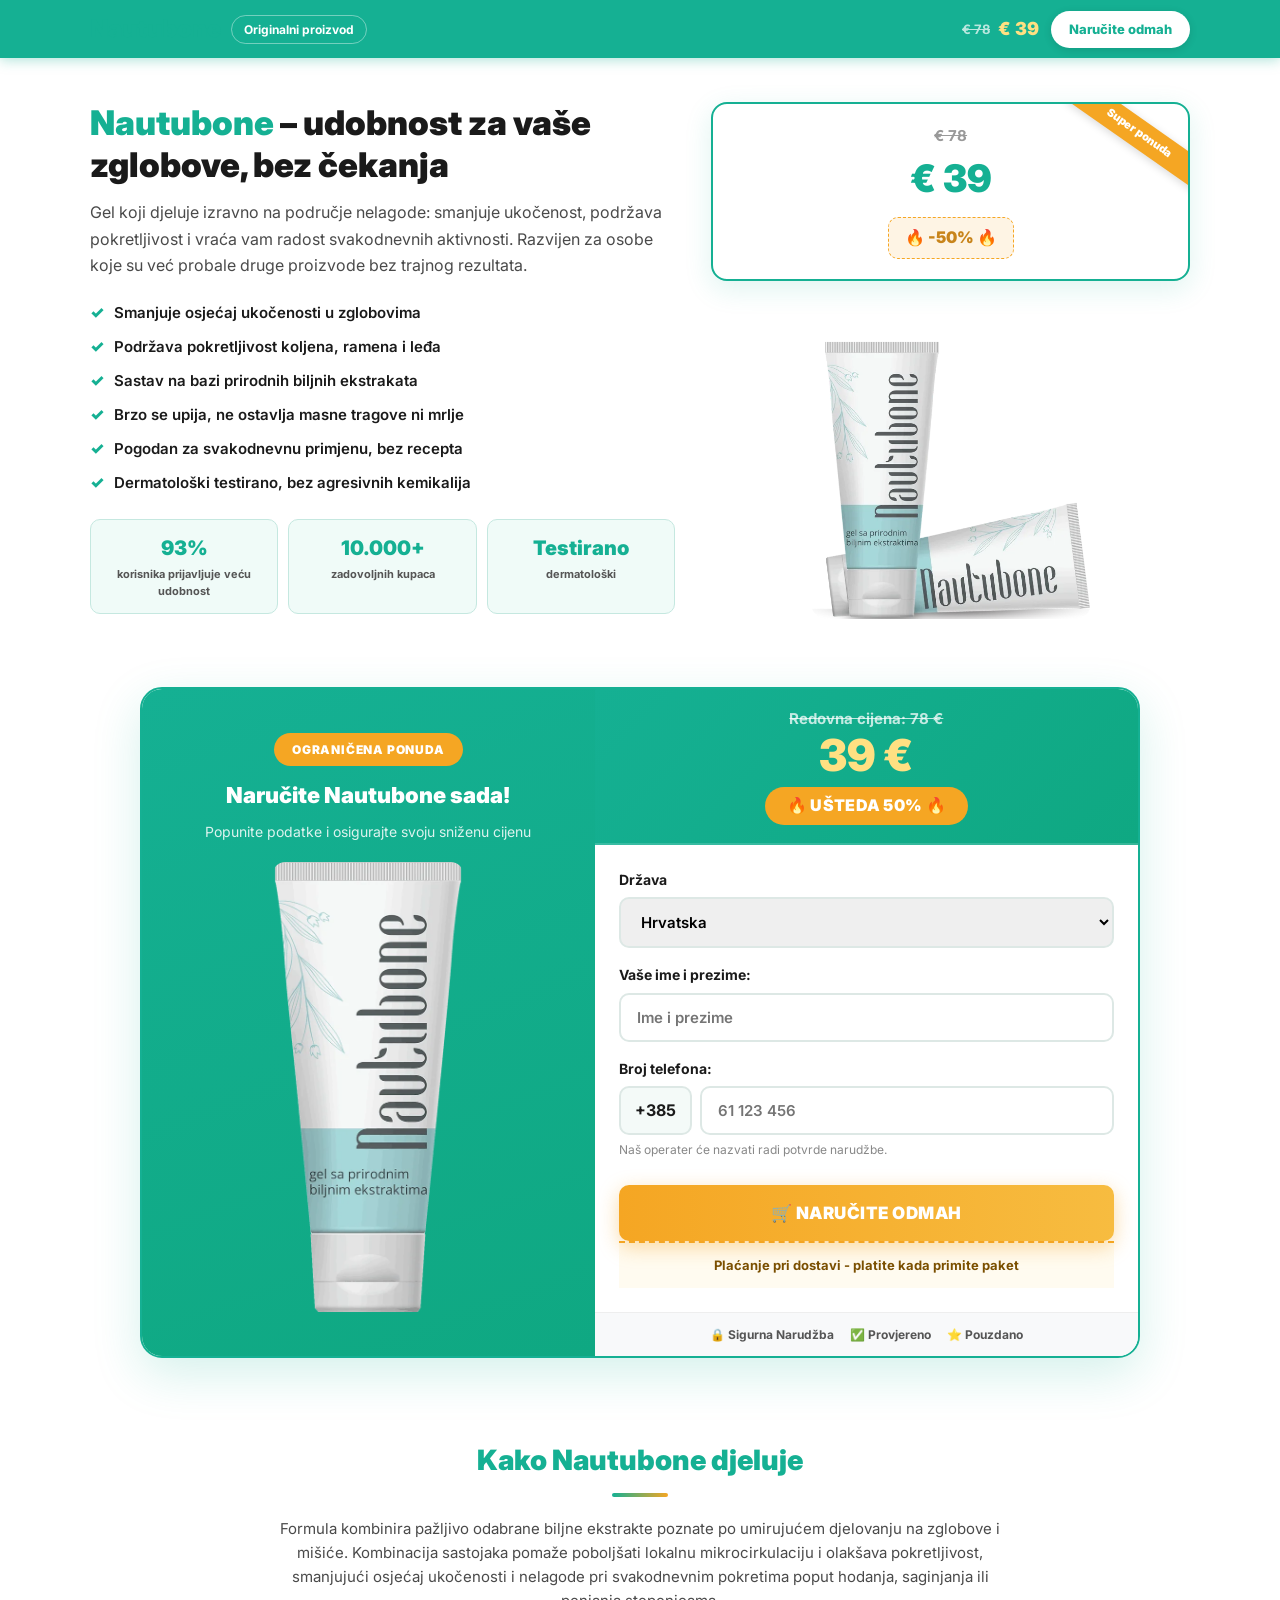
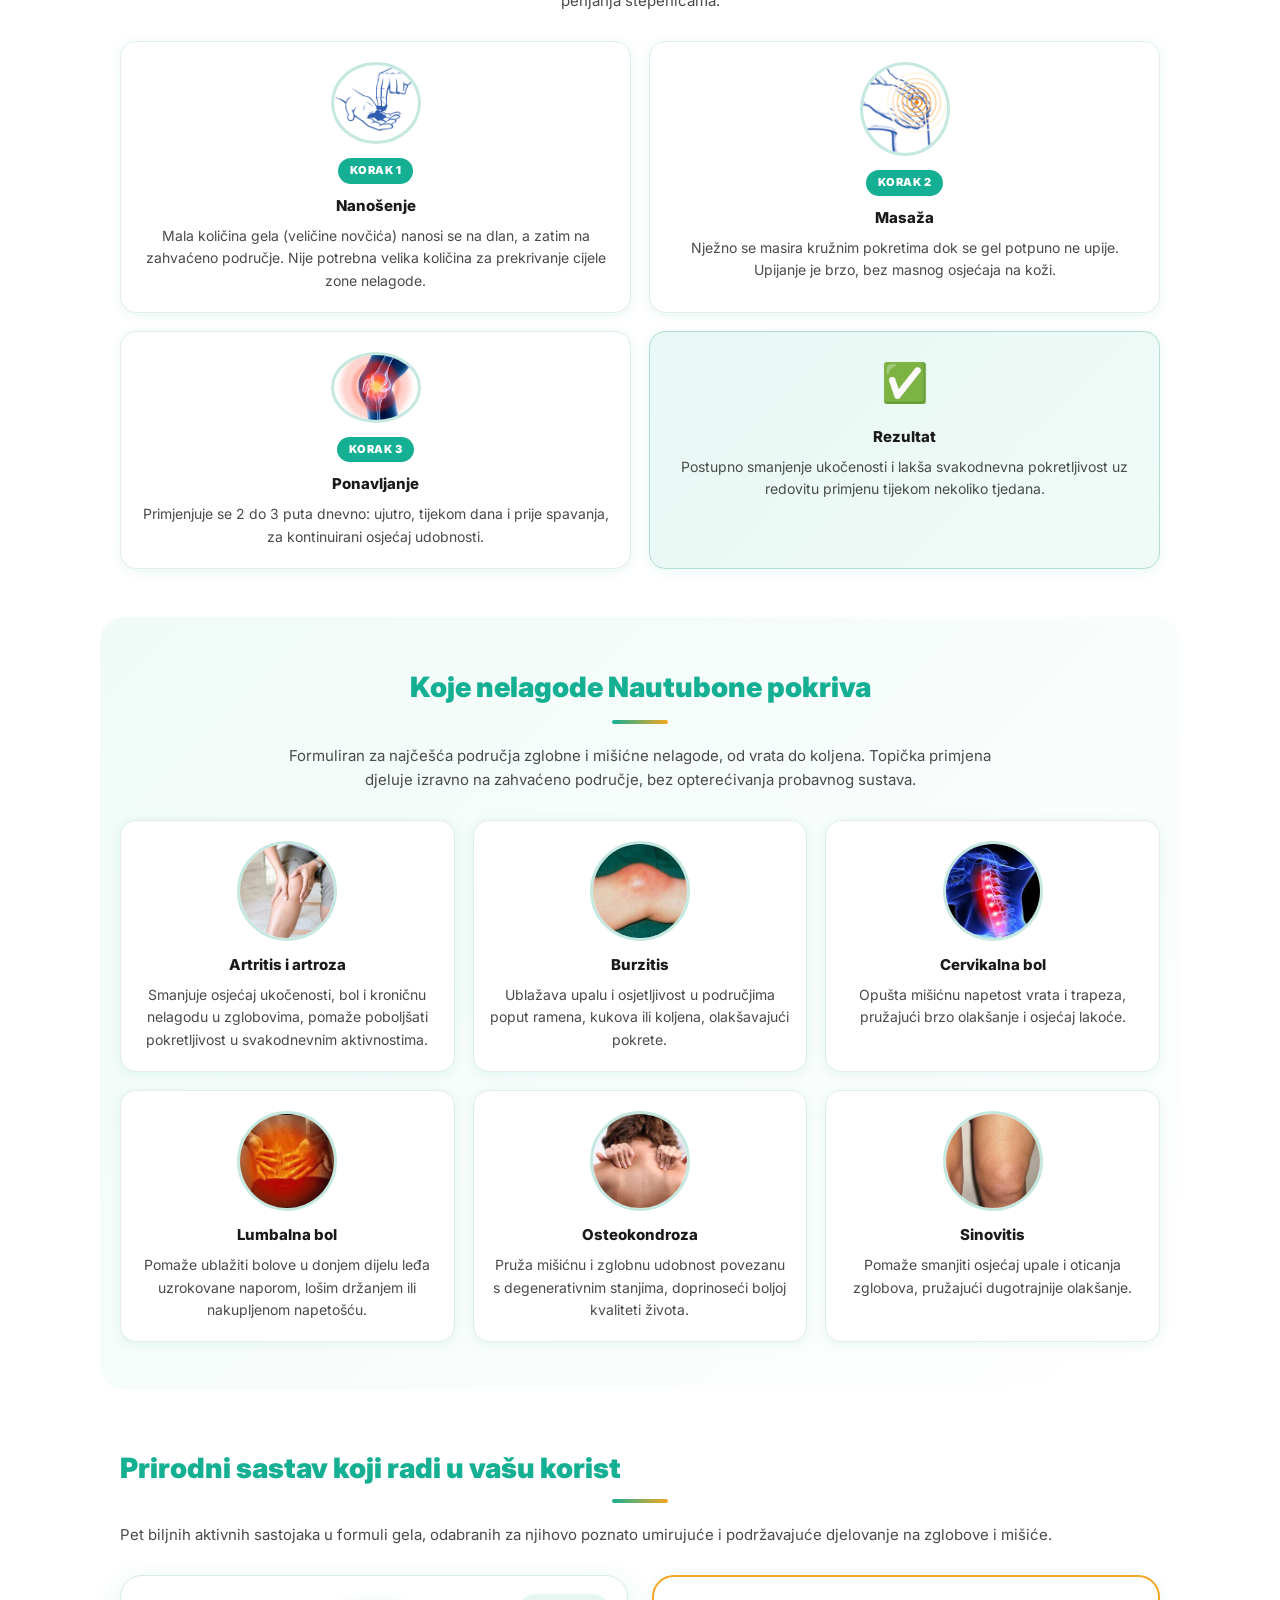
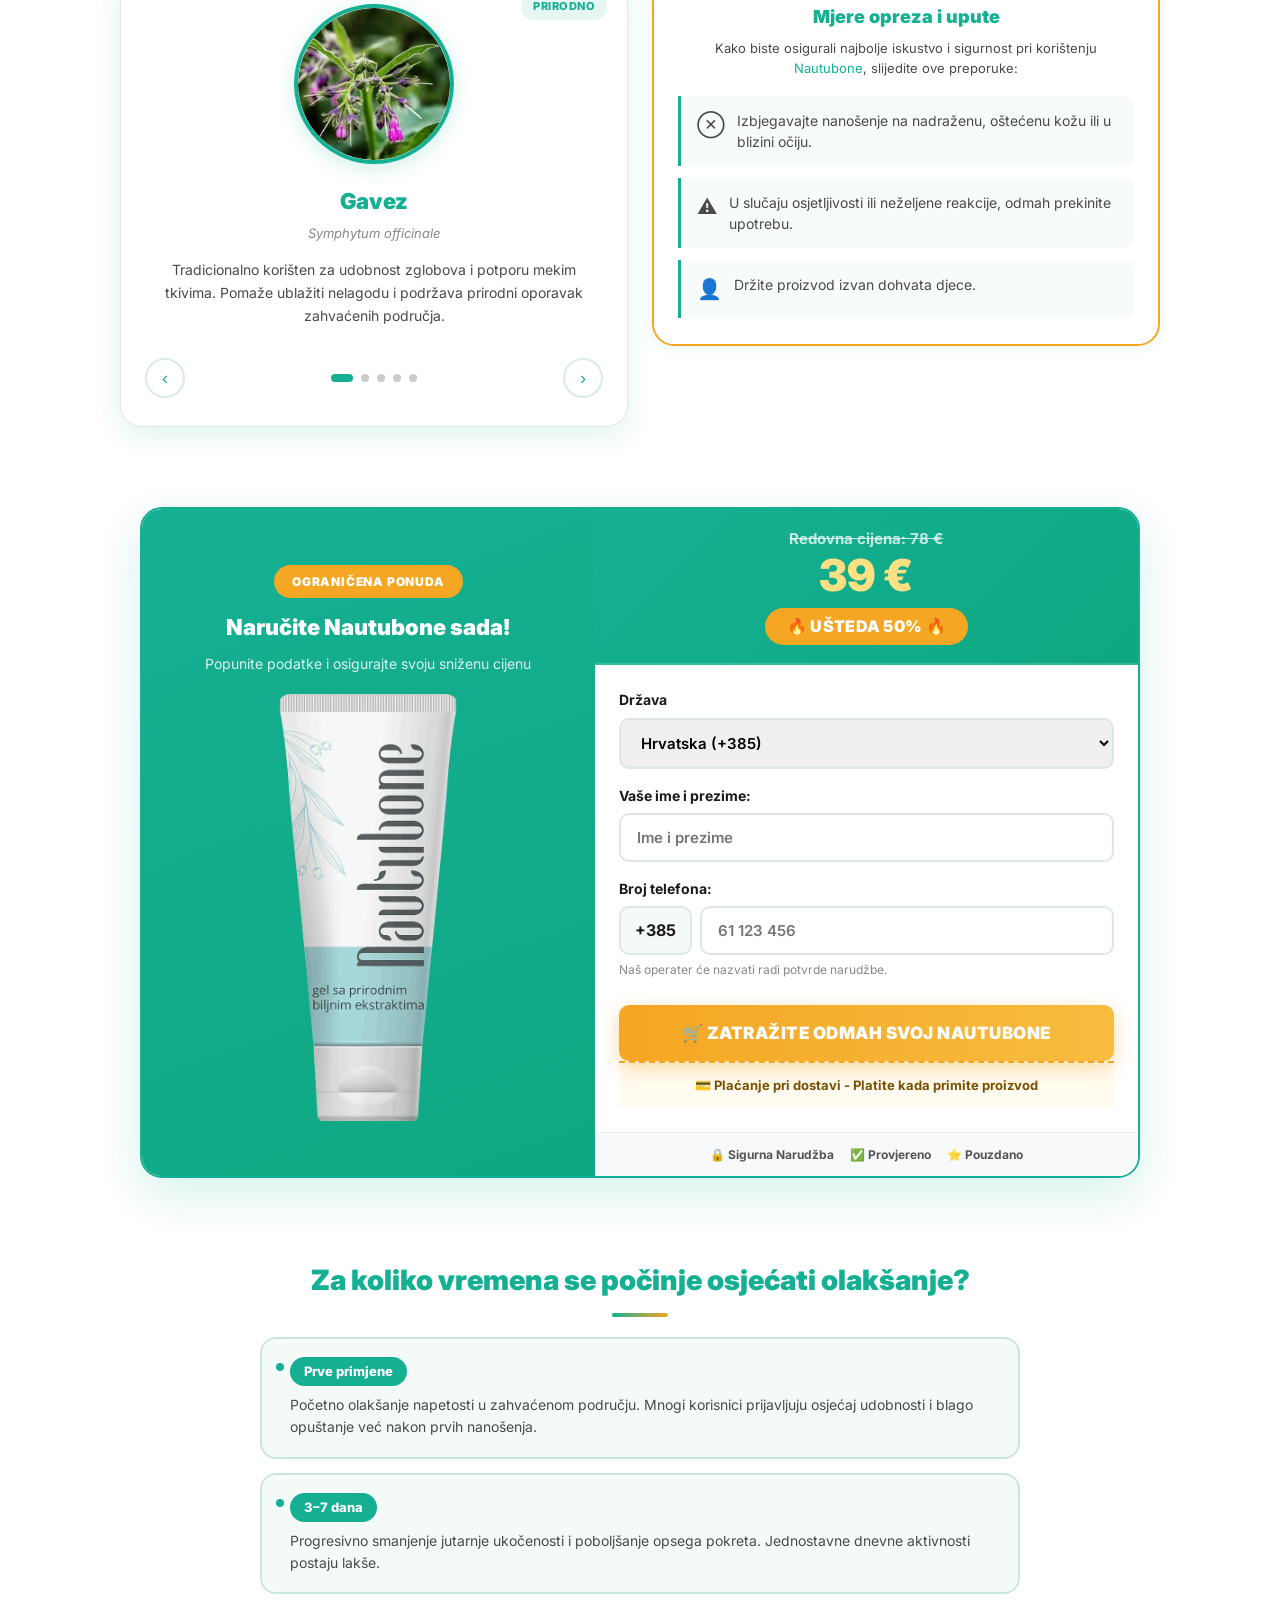
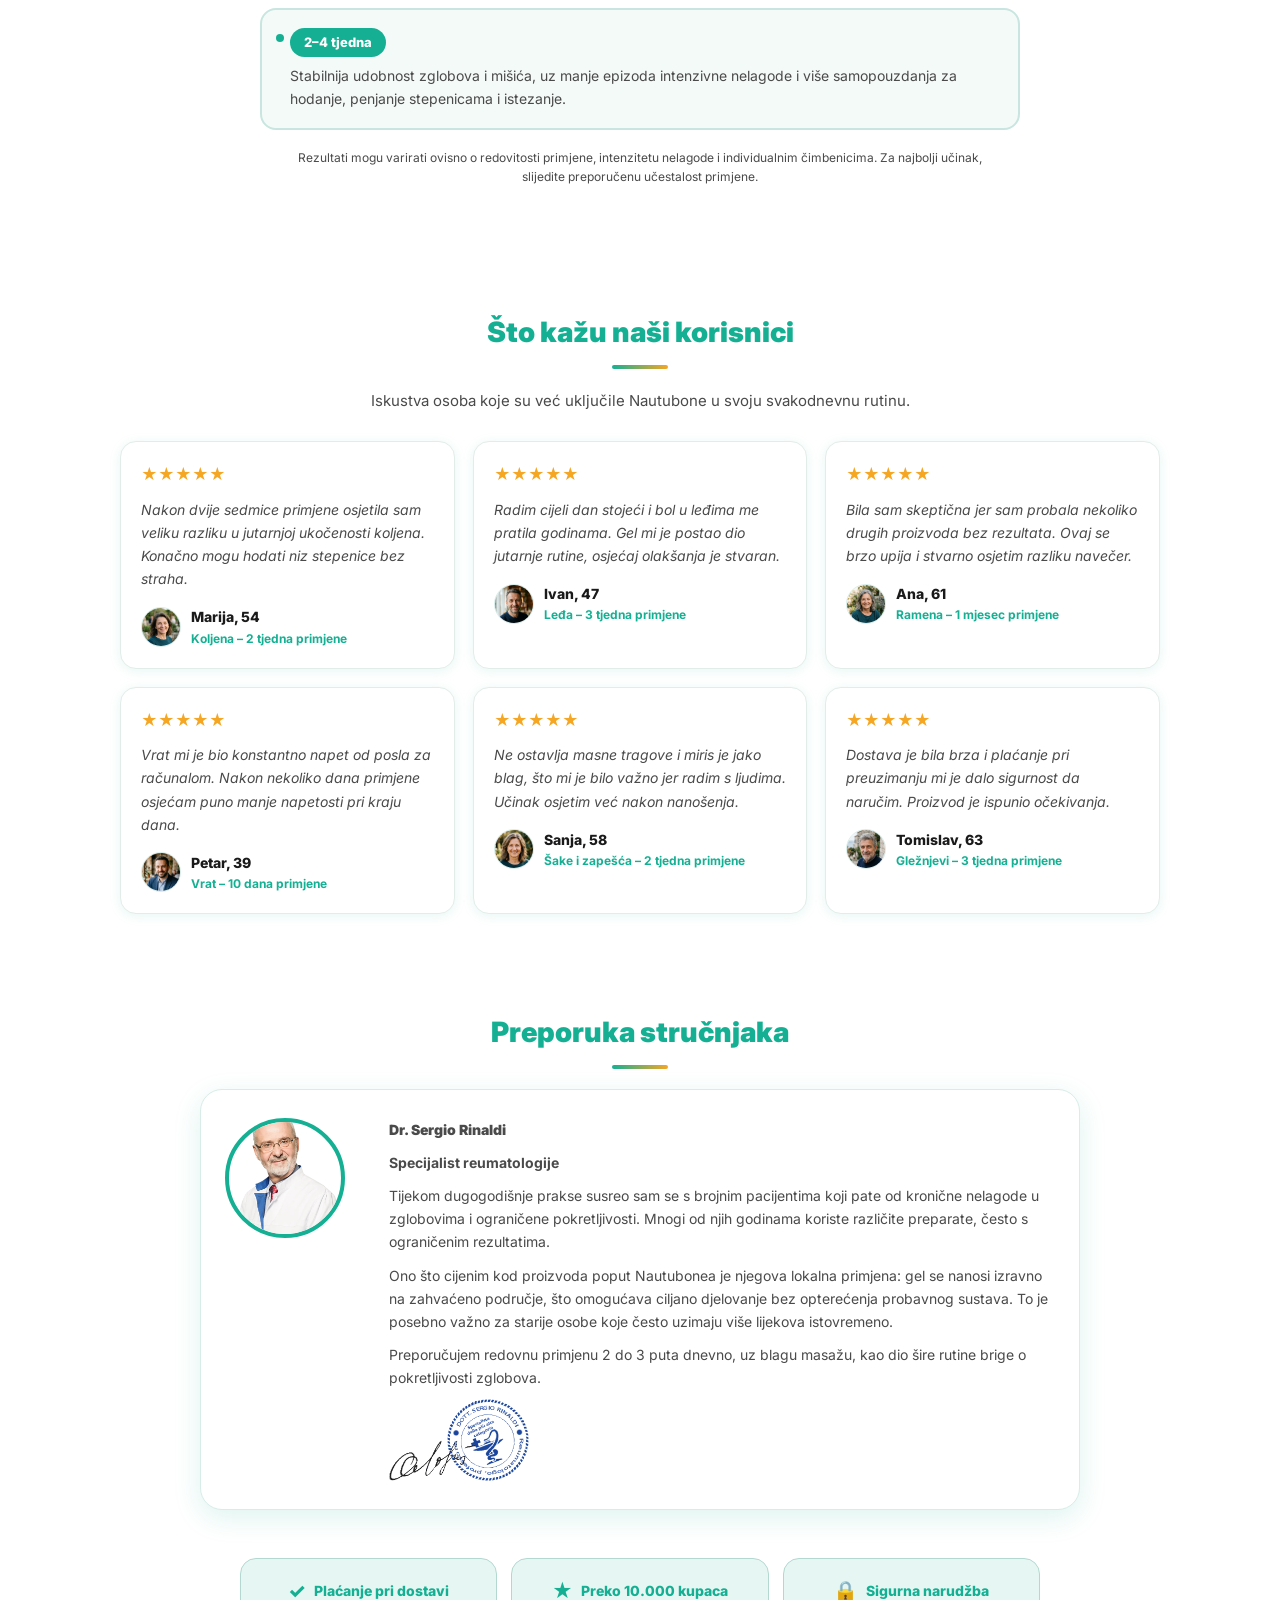
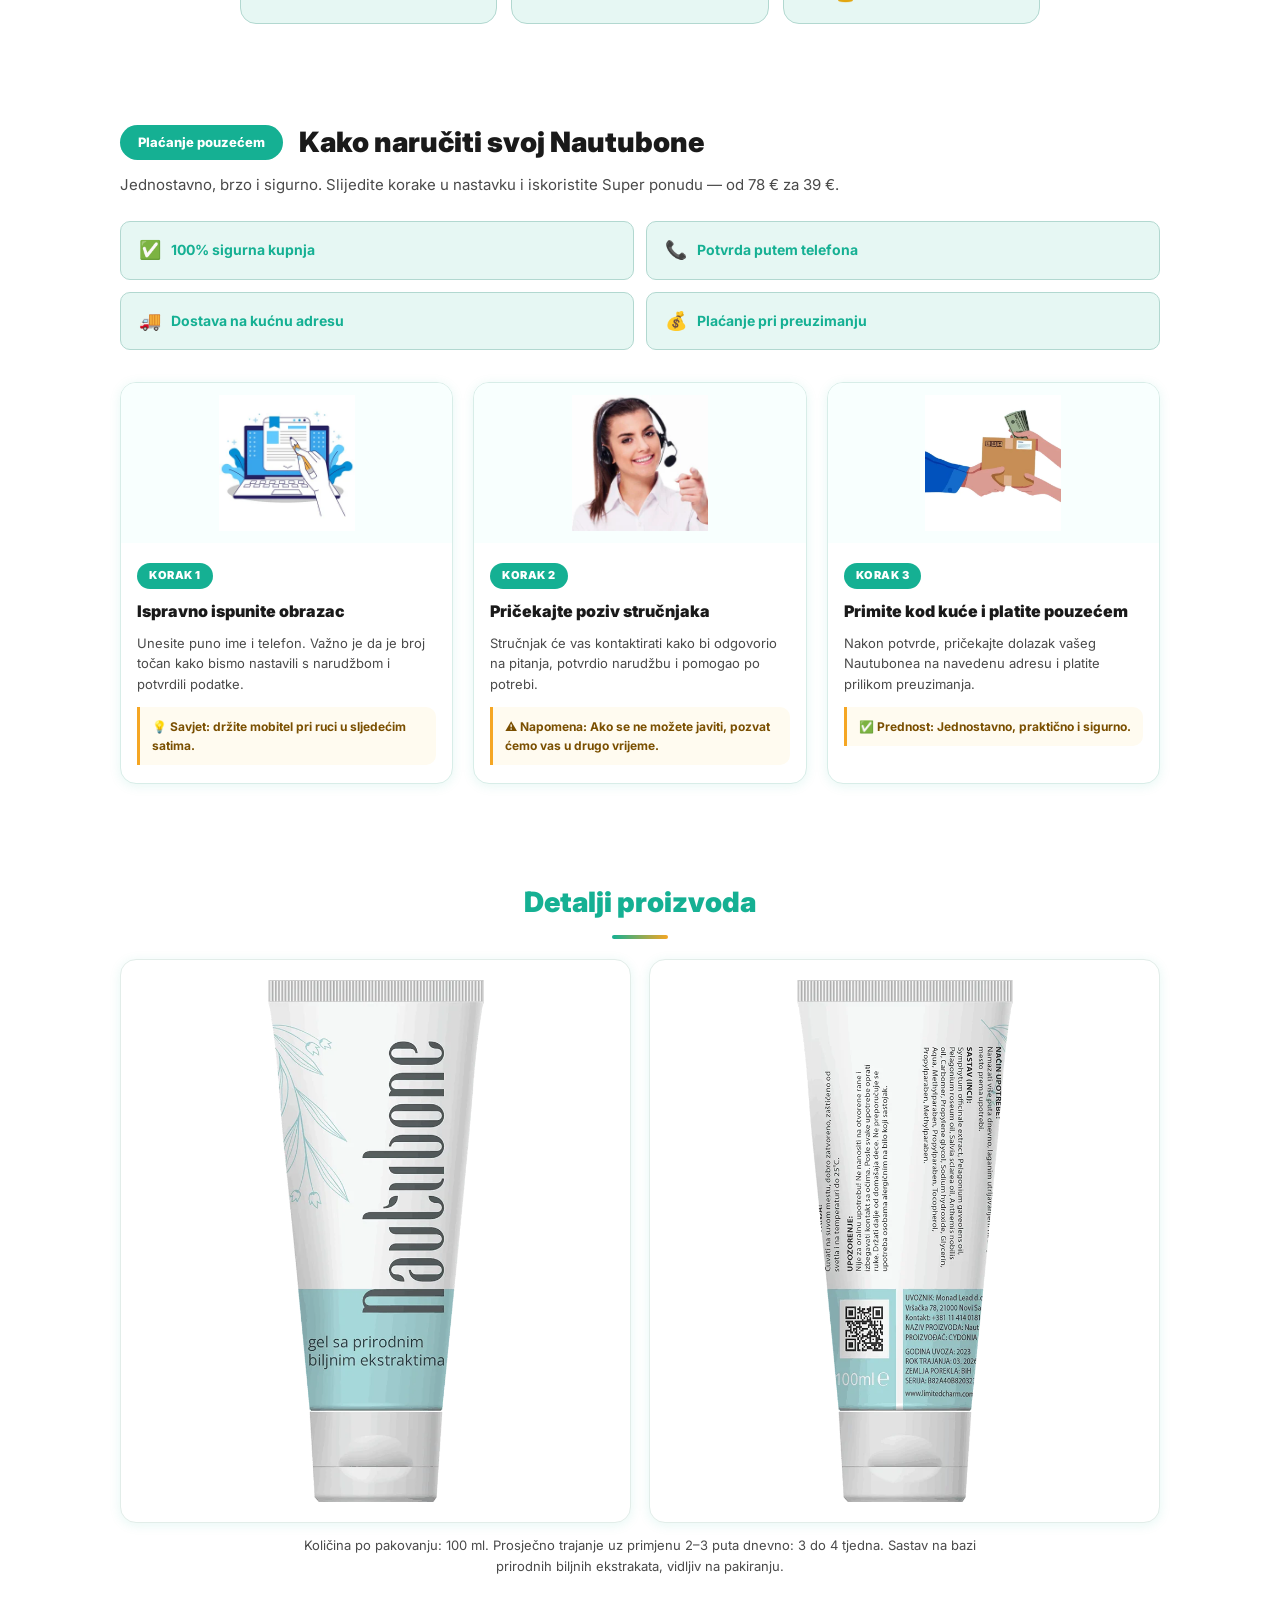
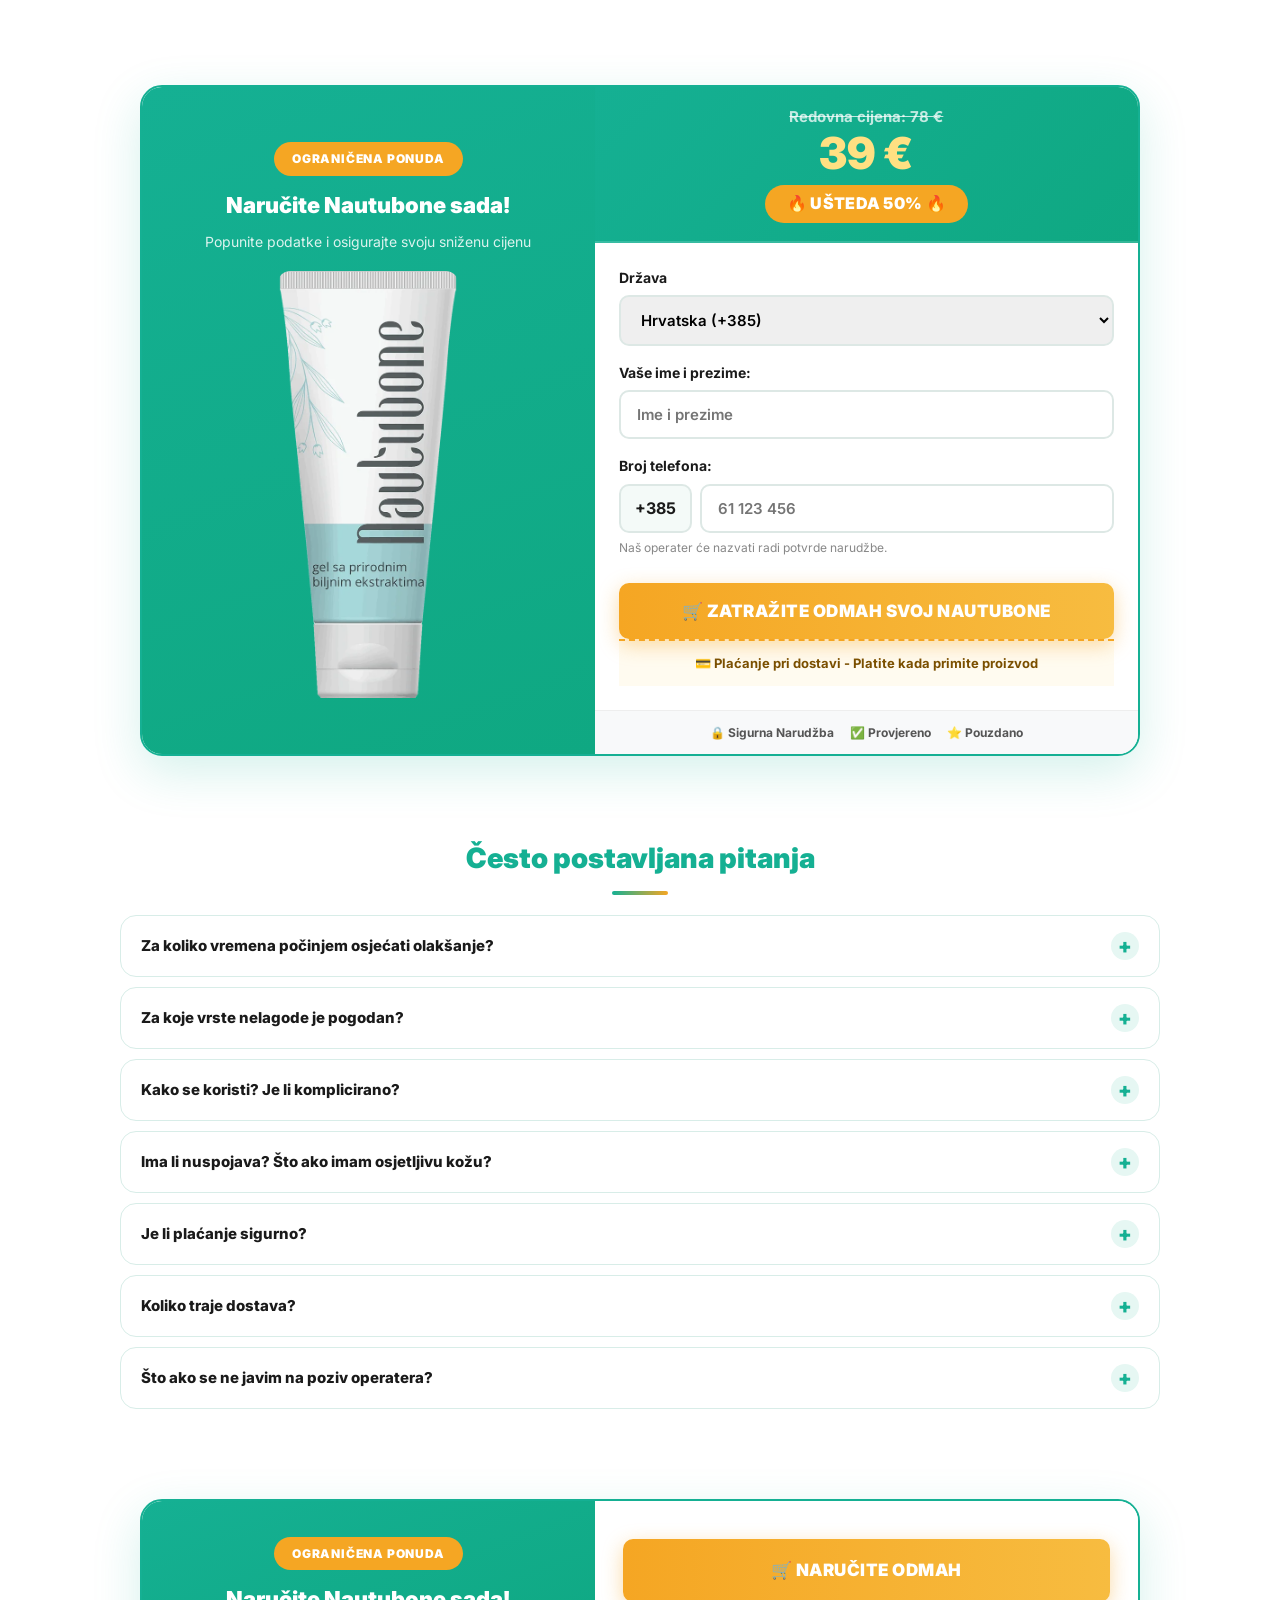
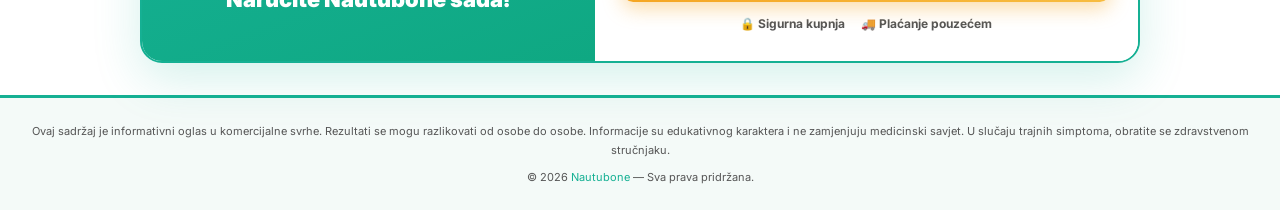
==== commit 58309f74: "feat: add testimonial avatar images and redesign success page with scarcity triggers and WhatsApp bu" ====
--- a/index.html
+++ b/index.html
@@ -284,7 +284,7 @@
       <div class="testimonial-stars">★★★★★</div>
       <p class="testimonial-text">Nakon dvije sedmice primjene osjetila sam veliku razliku u jutarnjoj ukočenosti koljena. Konačno mogu hodati niz stepenice bez straha.</p>
       <div class="testimonial-author">
-        <div class="testimonial-avatar">M</div>
+        <img class="testimonial-avatar" src="img/avatar_marija.png" alt="Marija">
         <div><div class="testimonial-name">Marija, 54</div><div class="testimonial-result">Koljena – 2 tjedna primjene</div></div>
       </div>
     </div>
@@ -292,7 +292,7 @@
       <div class="testimonial-stars">★★★★★</div>
       <p class="testimonial-text">Radim cijeli dan stojeći i bol u leđima me pratila godinama. Gel mi je postao dio jutarnje rutine, osjećaj olakšanja je stvaran.</p>
       <div class="testimonial-author">
-        <div class="testimonial-avatar">I</div>
+        <img class="testimonial-avatar" src="img/avatar_ivan.png" alt="Ivan">
         <div><div class="testimonial-name">Ivan, 47</div><div class="testimonial-result">Leđa – 3 tjedna primjene</div></div>
       </div>
     </div>
@@ -300,7 +300,7 @@
       <div class="testimonial-stars">★★★★★</div>
       <p class="testimonial-text">Bila sam skeptična jer sam probala nekoliko drugih proizvoda bez rezultata. Ovaj se brzo upija i stvarno osjetim razliku navečer.</p>
       <div class="testimonial-author">
-        <div class="testimonial-avatar">A</div>
+        <img class="testimonial-avatar" src="img/avatar_ana.png" alt="Ana">
         <div><div class="testimonial-name">Ana, 61</div><div class="testimonial-result">Ramena – 1 mjesec primjene</div></div>
       </div>
     </div>
@@ -308,7 +308,7 @@
       <div class="testimonial-stars">★★★★★</div>
       <p class="testimonial-text">Vrat mi je bio konstantno napet od posla za računalom. Nakon nekoliko dana primjene osjećam puno manje napetosti pri kraju dana.</p>
       <div class="testimonial-author">
-        <div class="testimonial-avatar">P</div>
+        <img class="testimonial-avatar" src="img/avatar_petar.png" alt="Petar">
         <div><div class="testimonial-name">Petar, 39</div><div class="testimonial-result">Vrat – 10 dana primjene</div></div>
       </div>
     </div>
@@ -316,7 +316,7 @@
       <div class="testimonial-stars">★★★★★</div>
       <p class="testimonial-text">Ne ostavlja masne tragove i miris je jako blag, što mi je bilo važno jer radim s ljudima. Učinak osjetim već nakon nanošenja.</p>
       <div class="testimonial-author">
-        <div class="testimonial-avatar">S</div>
+        <img class="testimonial-avatar" src="img/avatar_sanja.png" alt="Sanja">
         <div><div class="testimonial-name">Sanja, 58</div><div class="testimonial-result">Šake i zapešća – 2 tjedna primjene</div></div>
       </div>
     </div>
@@ -324,7 +324,7 @@
       <div class="testimonial-stars">★★★★★</div>
       <p class="testimonial-text">Dostava je bila brza i plaćanje pri preuzimanju mi je dalo sigurnost da naručim. Proizvod je ispunio očekivanja.</p>
       <div class="testimonial-author">
-        <div class="testimonial-avatar">T</div>
+        <img class="testimonial-avatar" src="img/avatar_tomislav.png" alt="Tomislav">
         <div><div class="testimonial-name">Tomislav, 63</div><div class="testimonial-result">Gležnjevi – 3 tjedna primjene</div></div>
       </div>
     </div>
@@ -596,6 +596,11 @@
     if(!frm) return;
     frm.addEventListener("submit", function(e){
       e.preventDefault();
+      const nameInput = frm.querySelector("input[name='name']");
+      const phoneInput = frm.querySelector("input[name='phone']");
+      if(nameInput) localStorage.setItem("lead_name", nameInput.value.trim());
+      if(phoneInput) localStorage.setItem("lead_phone", phoneInput.value.trim());
+
       const btn = frm.querySelector(".cta-button");
       btn.disabled = true; btn.textContent = "Slanje...";
       const fd = new FormData(frm);
--- a/css/style.css
+++ b/css/style.css
@@ -26,12 +26,13 @@
 }
 
 *, *::before, *::after { box-sizing: border-box; margin: 0; padding: 0; }
-html { scroll-behavior: smooth; }
+html { scroll-behavior: smooth; overflow-x: hidden; }
 body {
   font-family: 'Inter', -apple-system, BlinkMacSystemFont, "Segoe UI", sans-serif;
   color: var(--texto); background: #fff; line-height: 1.6;
-}
-img { max-width: 100%; display: block; }
+  overflow-x: hidden;
+}
+img { max-width: 100%; height: auto; display: block; }
 
 /* ── HEADER ─────────────────────────────────────── */
 .lp-header {
@@ -328,9 +329,9 @@
 .testimonial-text { font-size: 14px; color: var(--texto-claro); line-height: 1.65; margin-bottom: 16px; font-style: italic; }
 .testimonial-author { display: flex; align-items: center; gap: 10px; }
 .testimonial-avatar {
-  width: 40px; height: 40px; border-radius: 50%; background: var(--verde);
-  color: #fff; display: flex; align-items: center; justify-content: center;
-  font-weight: 900; font-size: 18px; flex-shrink: 0;
+  width: 40px; height: 40px; border-radius: 50%;
+  object-fit: cover; border: 1.5px solid var(--borda);
+  flex-shrink: 0;
 }
 .testimonial-name { font-weight: 800; font-size: 14px; }
 .testimonial-result { font-size: 12px; color: var(--verde); font-weight: 700; }
@@ -440,21 +441,48 @@
 
 /* ── RESPONSIVE ──────────────────────────────────── */
 @media (max-width: 960px) {
-  .hero, .form-two-columns { grid-template-columns: 1fr; }
+  .hero, .form-two-columns { grid-template-columns: 1fr !important; }
   .form-two-columns .left-column { padding: 24px; }
-  .ingredients-layout { grid-template-columns: 1fr; }
-  .order-steps { grid-template-columns: 1fr; }
-  .testimonials-grid { grid-template-columns: 1fr 1fr; }
-  .expert-card { grid-template-columns: 1fr; text-align: center; }
+  .ingredients-layout { grid-template-columns: 1fr !important; }
+  .order-steps { grid-template-columns: 1fr !important; }
+  .testimonials-grid { grid-template-columns: 1fr 1fr !important; }
+  .expert-card { grid-template-columns: 1fr !important; text-align: center; }
   .expert-card > img { margin: 0 auto; }
-  .order-trust-grid { grid-template-columns: 1fr; }
-}
+  .order-trust-grid { grid-template-columns: 1fr 1fr !important; }
+  .grid-cards { grid-template-columns: 1fr 1fr !important; }
+}
+
 @media (max-width: 620px) {
   .hero h1 { font-size: 26px; }
-  .grid-cards { grid-template-columns: 1fr; }
-  .quick-facts { grid-template-columns: 1fr 1fr 1fr; }
-  .testimonials-grid { grid-template-columns: 1fr; }
-  .trust-row { grid-template-columns: 1fr; }
-  .order-steps { grid-template-columns: 1fr; }
+  /* Força coluna única em TODOS os grids, inclusive os com inline style */
+  .grid-cards,
+  .grid-cards[style],
+  [style*="grid-template-columns:repeat(3"],
+  [style*="grid-template-columns:repeat(5"],
+  [style*="grid-template-columns:1fr 1fr"] {
+    grid-template-columns: 1fr !important;
+  }
+  .quick-facts { grid-template-columns: repeat(3,1fr) !important; }
+  .testimonials-grid { grid-template-columns: 1fr !important; }
+  .trust-row { grid-template-columns: 1fr !important; }
+  .order-steps { grid-template-columns: 1fr !important; }
+  .order-trust-grid { grid-template-columns: 1fr !important; }
   .lp-header-promo { display: none; }
-}
+  /* Evita overflow horizontal */
+  .section, .order-section, .ingredients-section {
+    padding-left: 14px !important;
+    padding-right: 14px !important;
+  }
+  .form-container { margin: 16px 12px !important; }
+  .carousel-img-wrap { width: 130px !important; height: 130px !important; }
+  .form-price-box .new { font-size: 36px !important; }
+  .expert-card { padding: 20px 16px; }
+  /* Imagens do produto não ultrapassam a tela */
+  .card-simple img, .order-step-img { max-width: 100% !important; width: auto !important; }
+}
+
+/* Garante que imagens com max-width inline não ultrapassem o viewport */
+@media (max-width: 480px) {
+  img[style*="max-width"] { max-width: 100% !important; }
+  .hero .product-pulse { max-width: 220px !important; }
+}
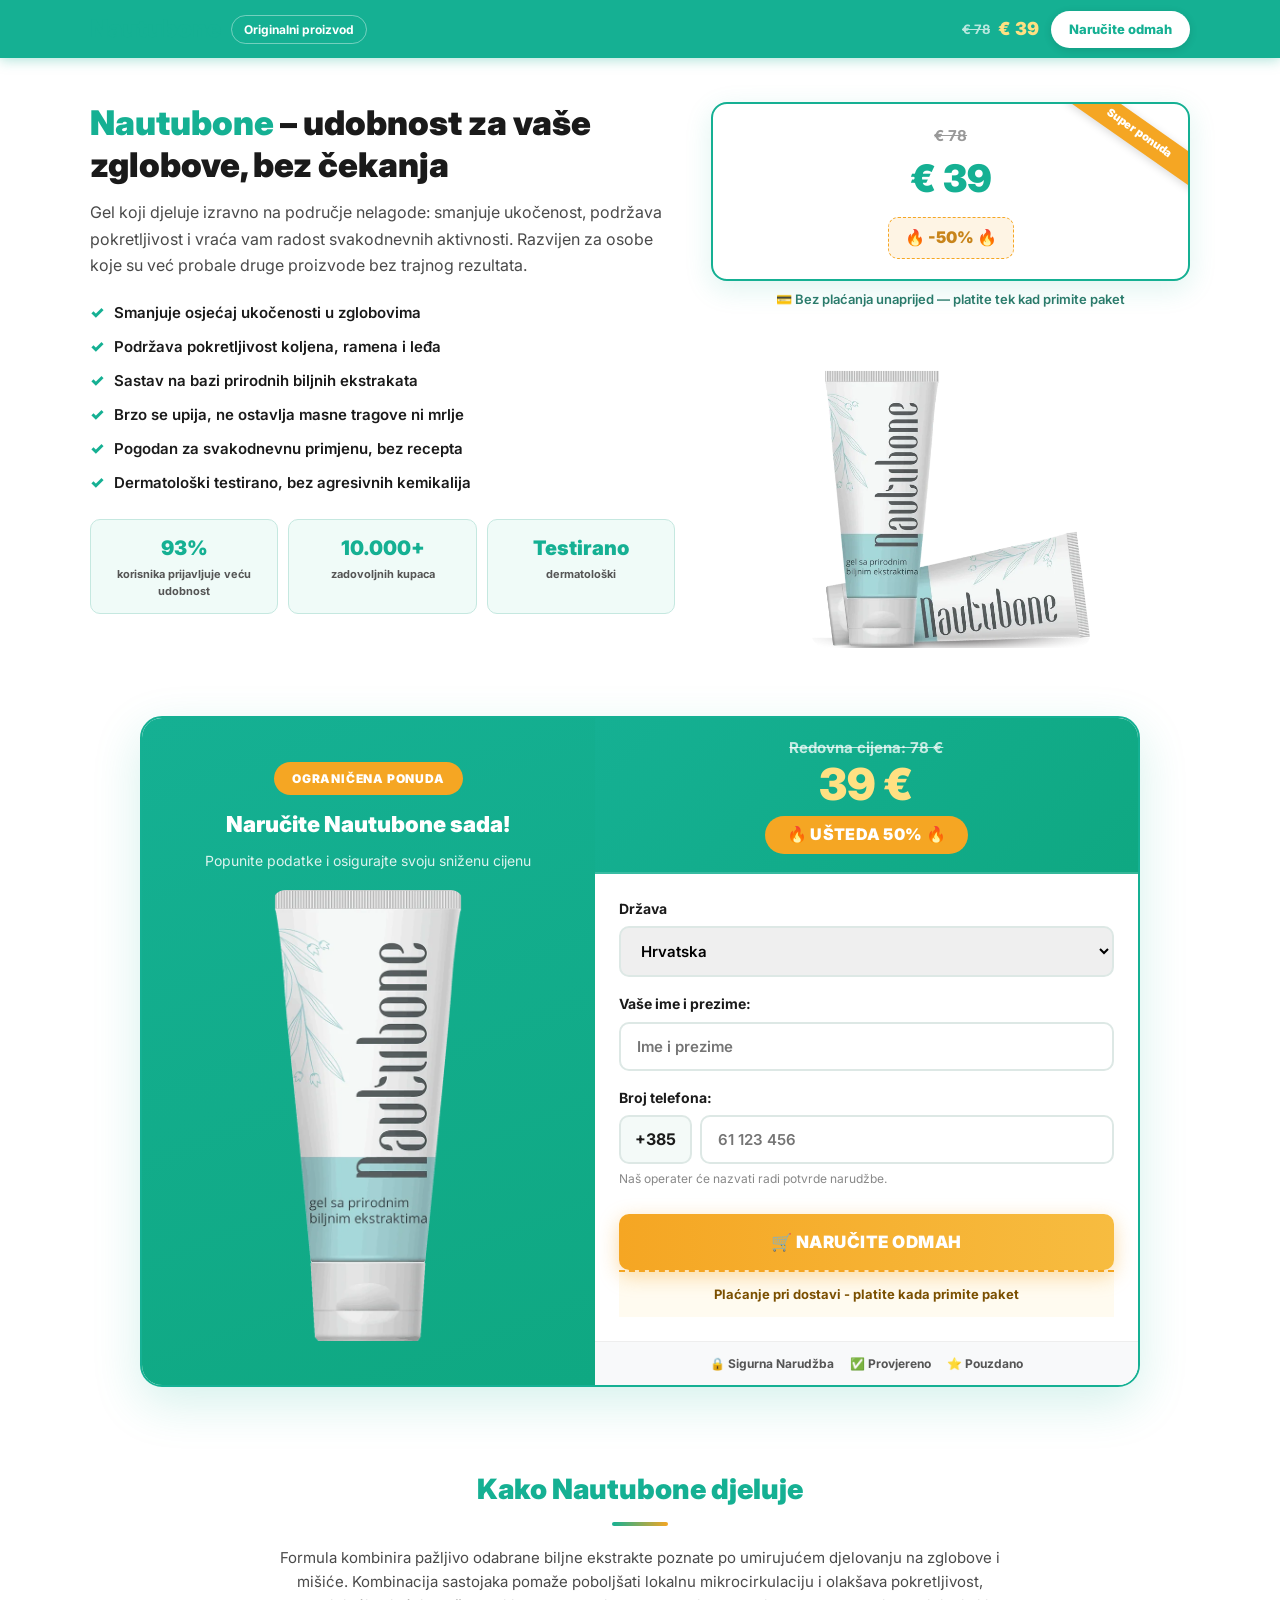
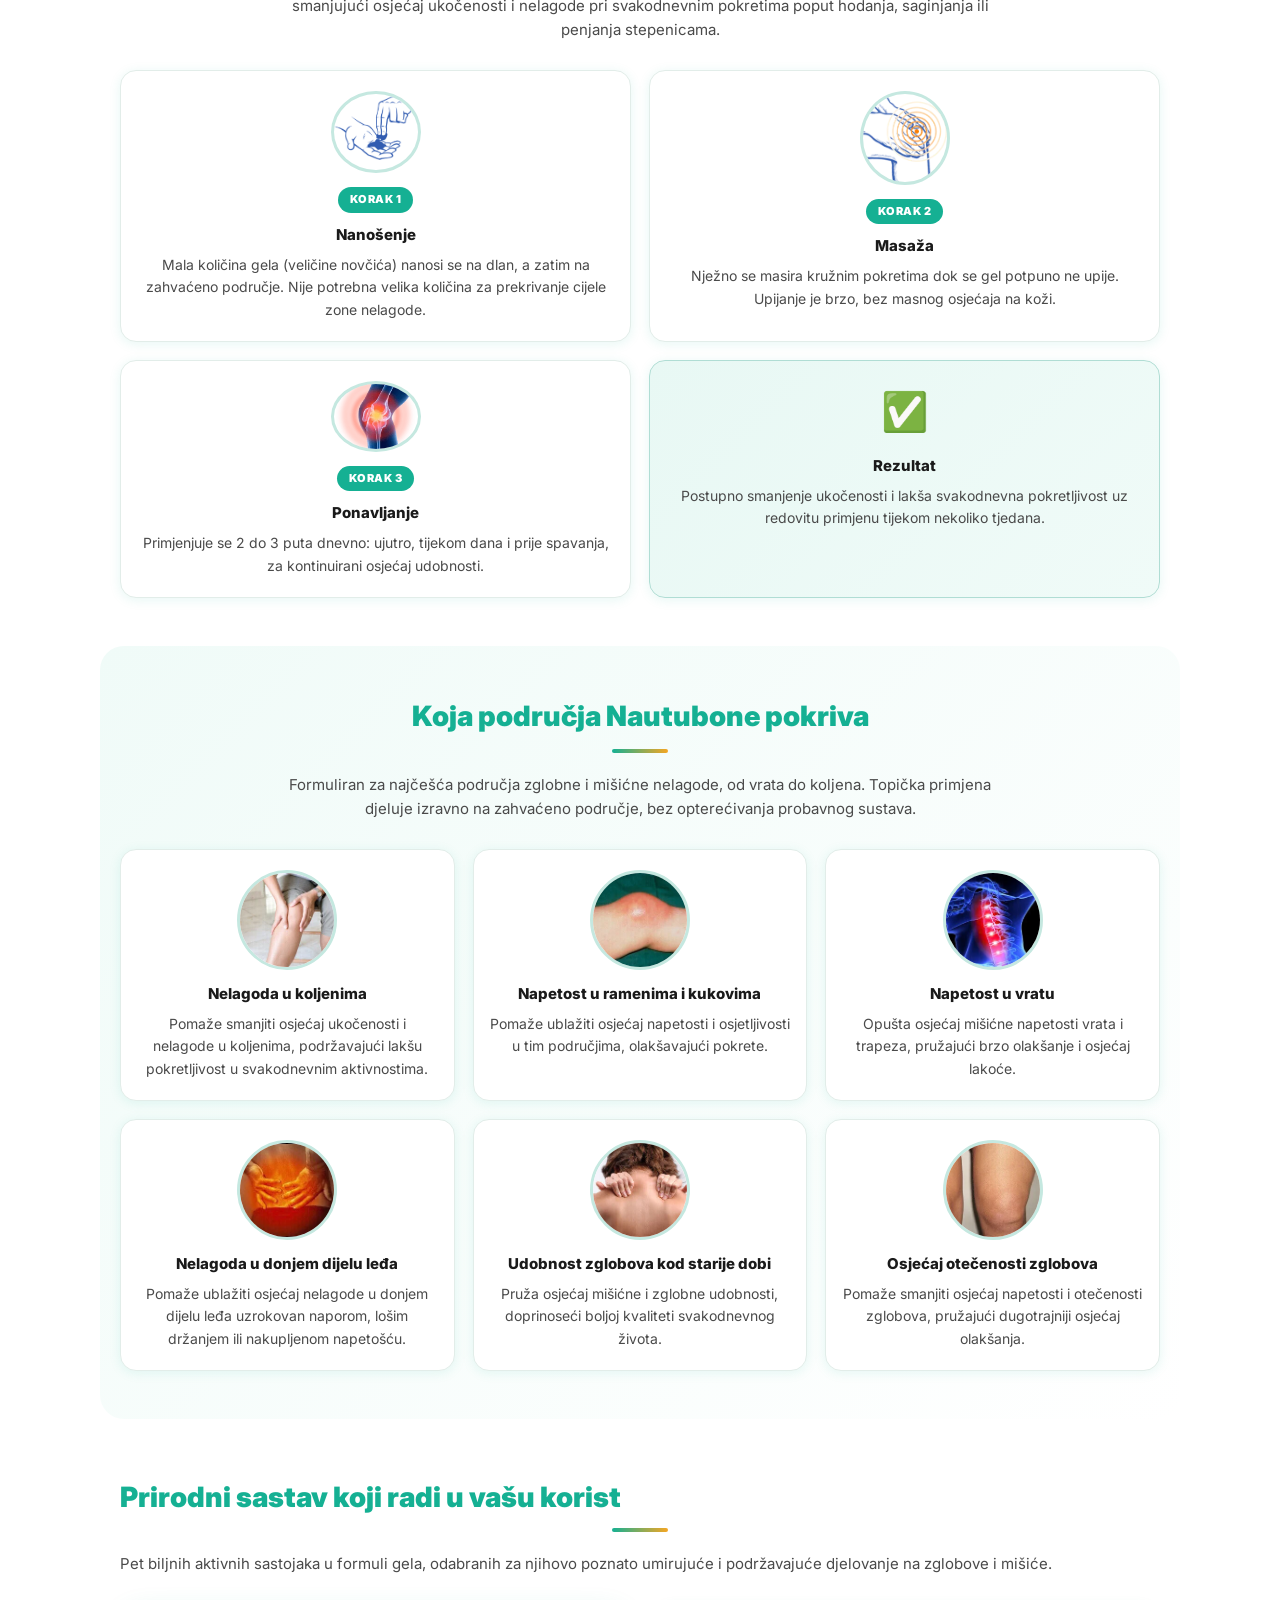
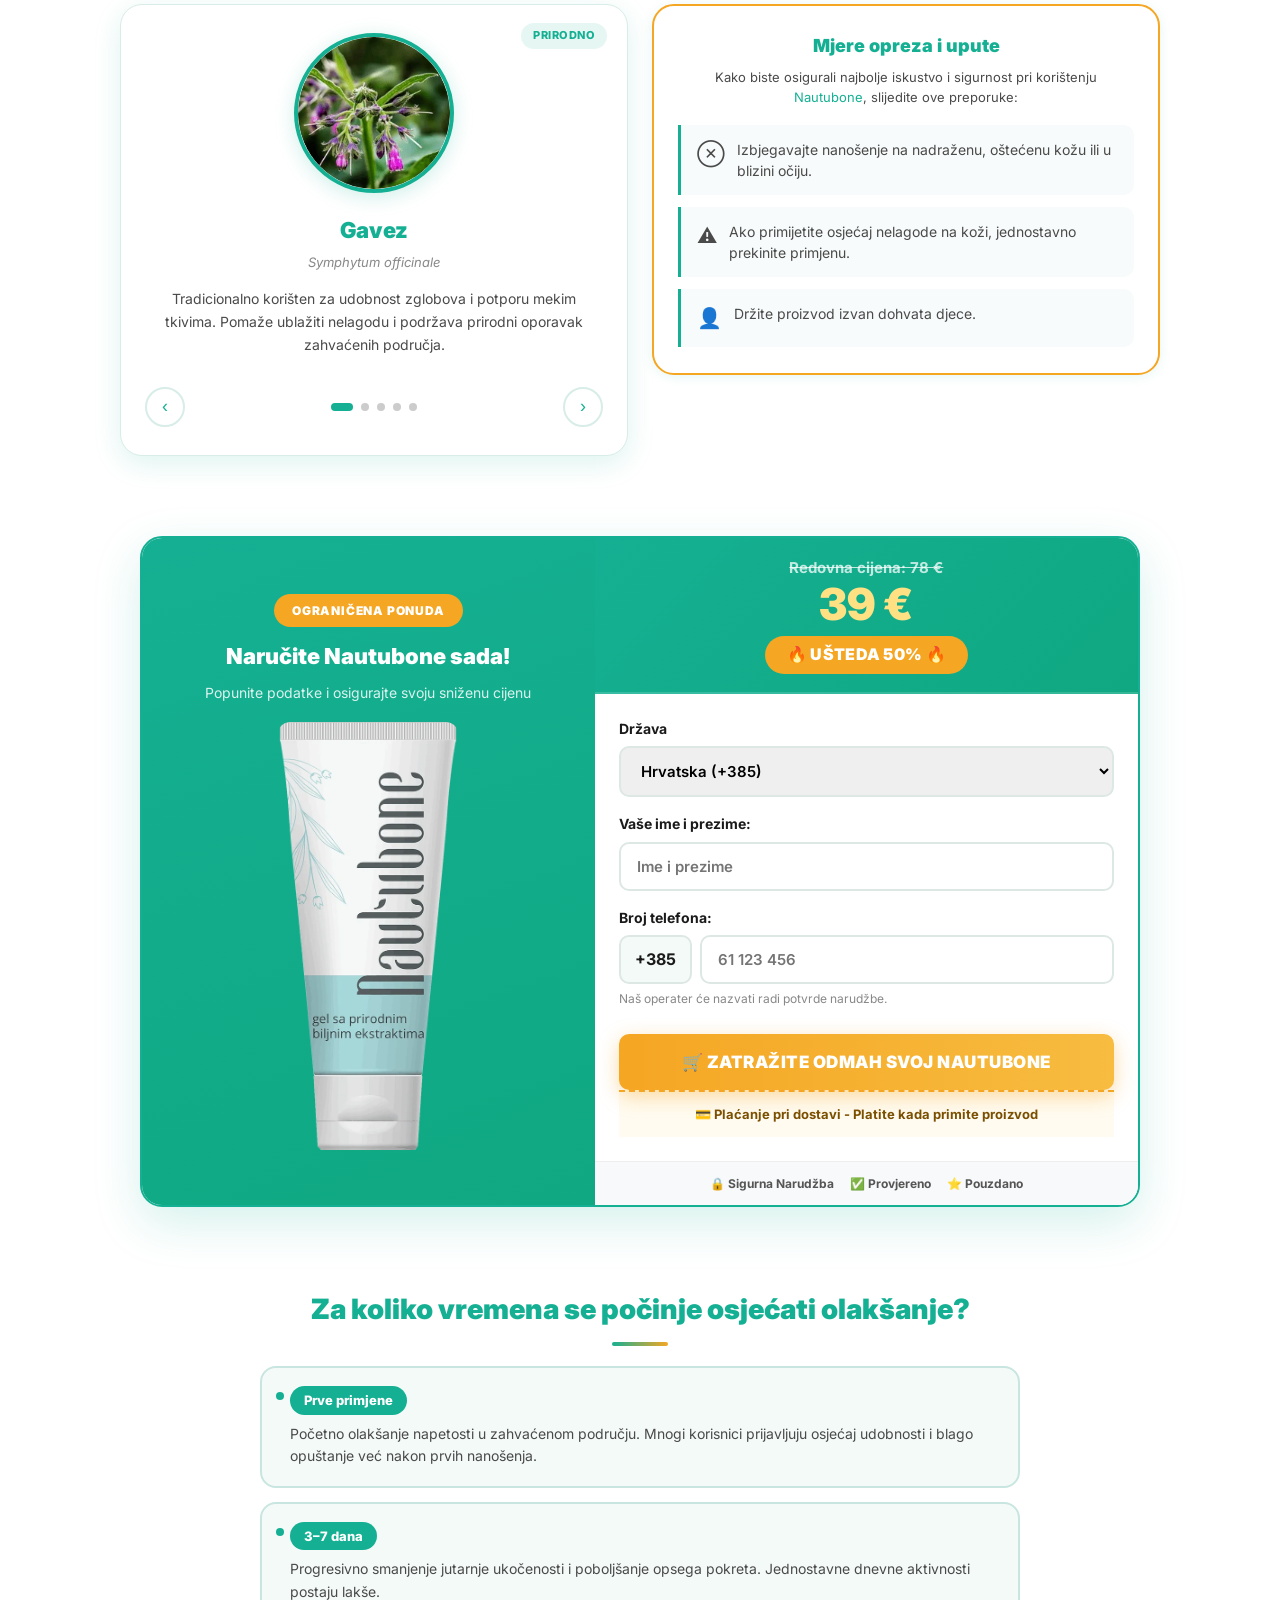
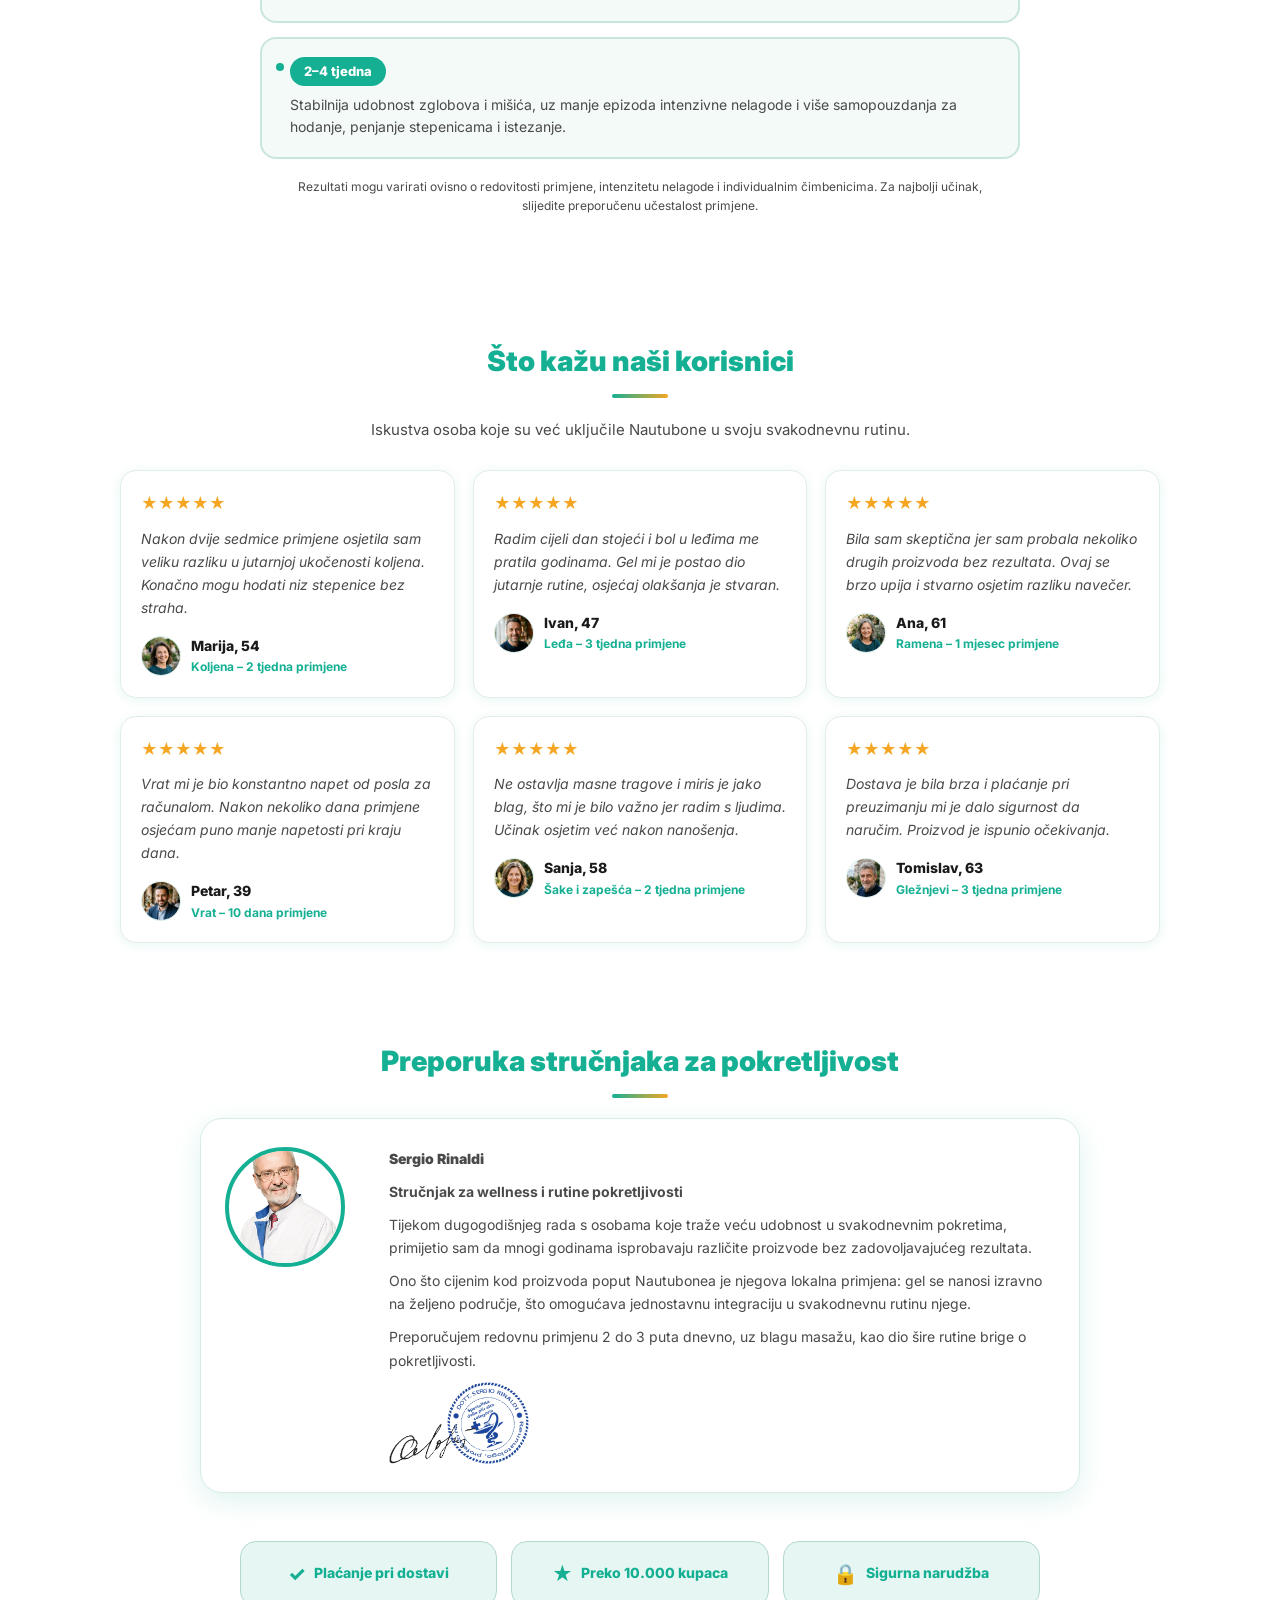
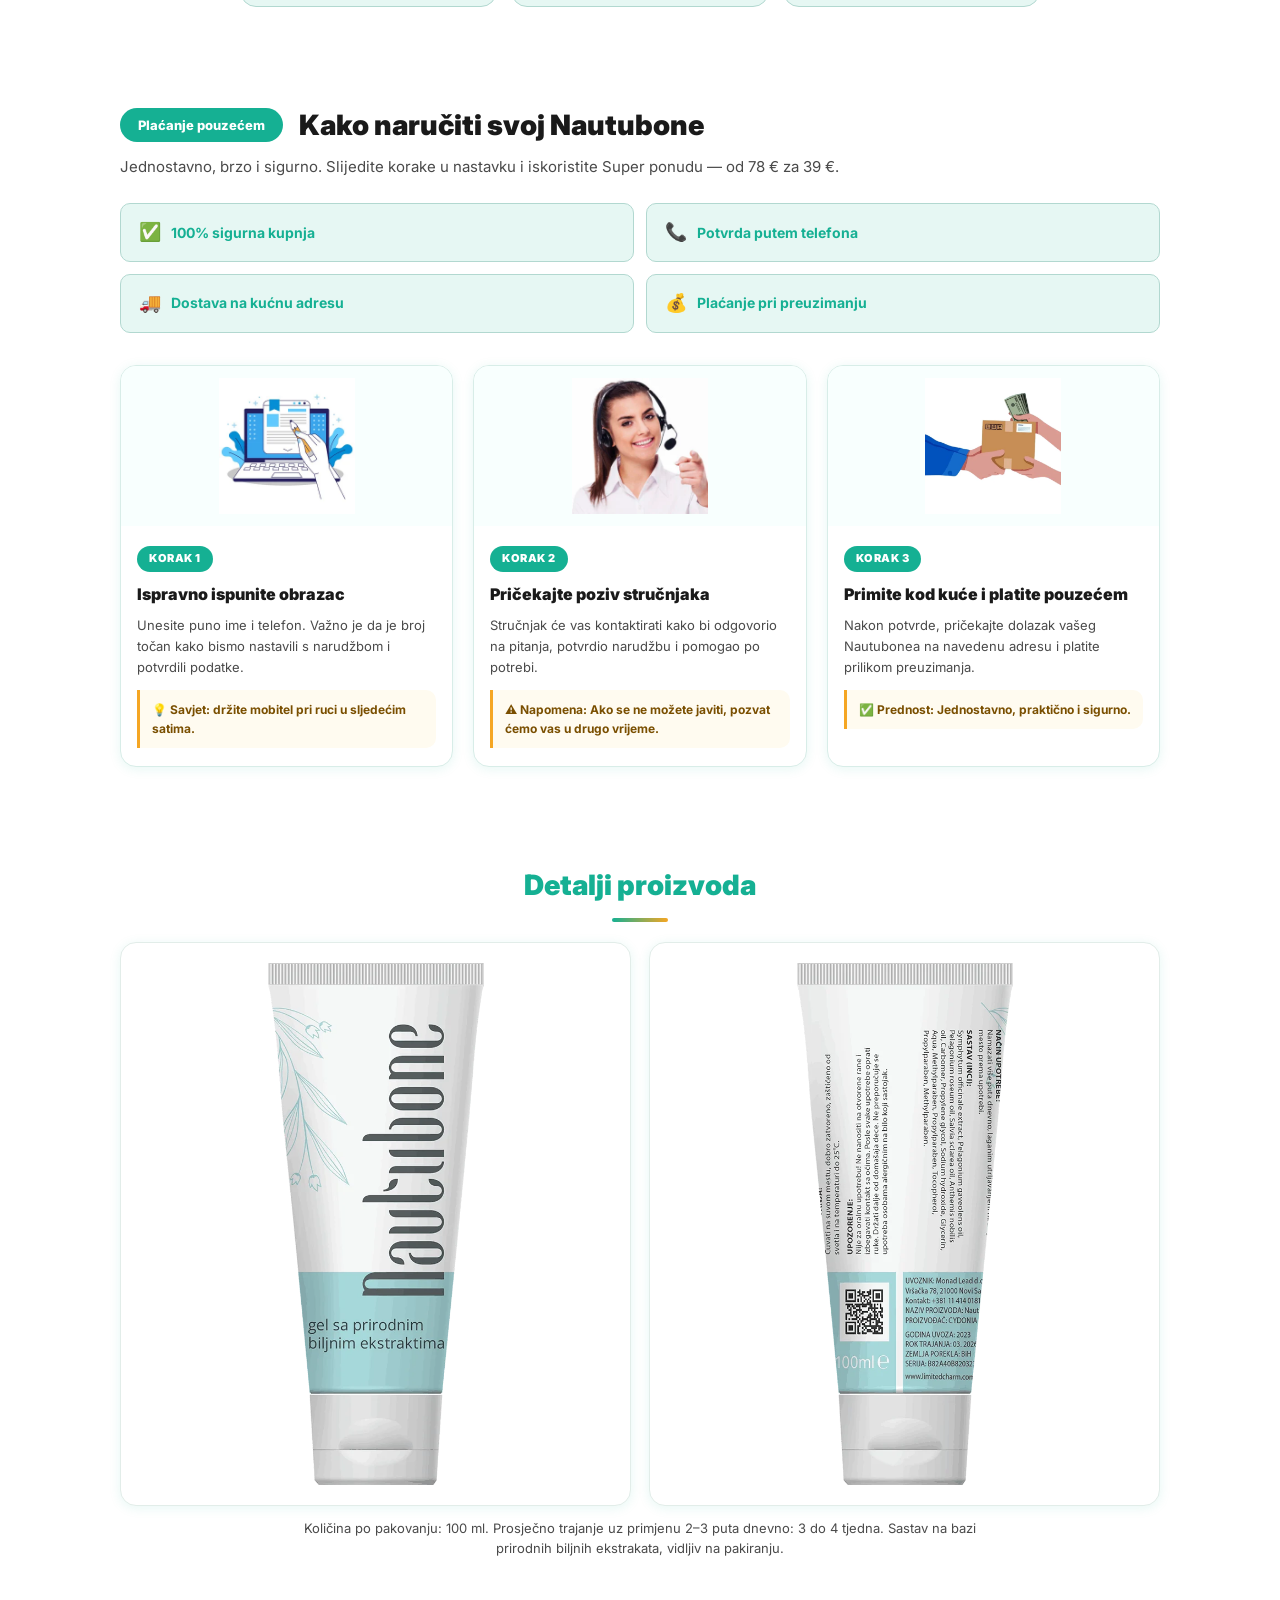
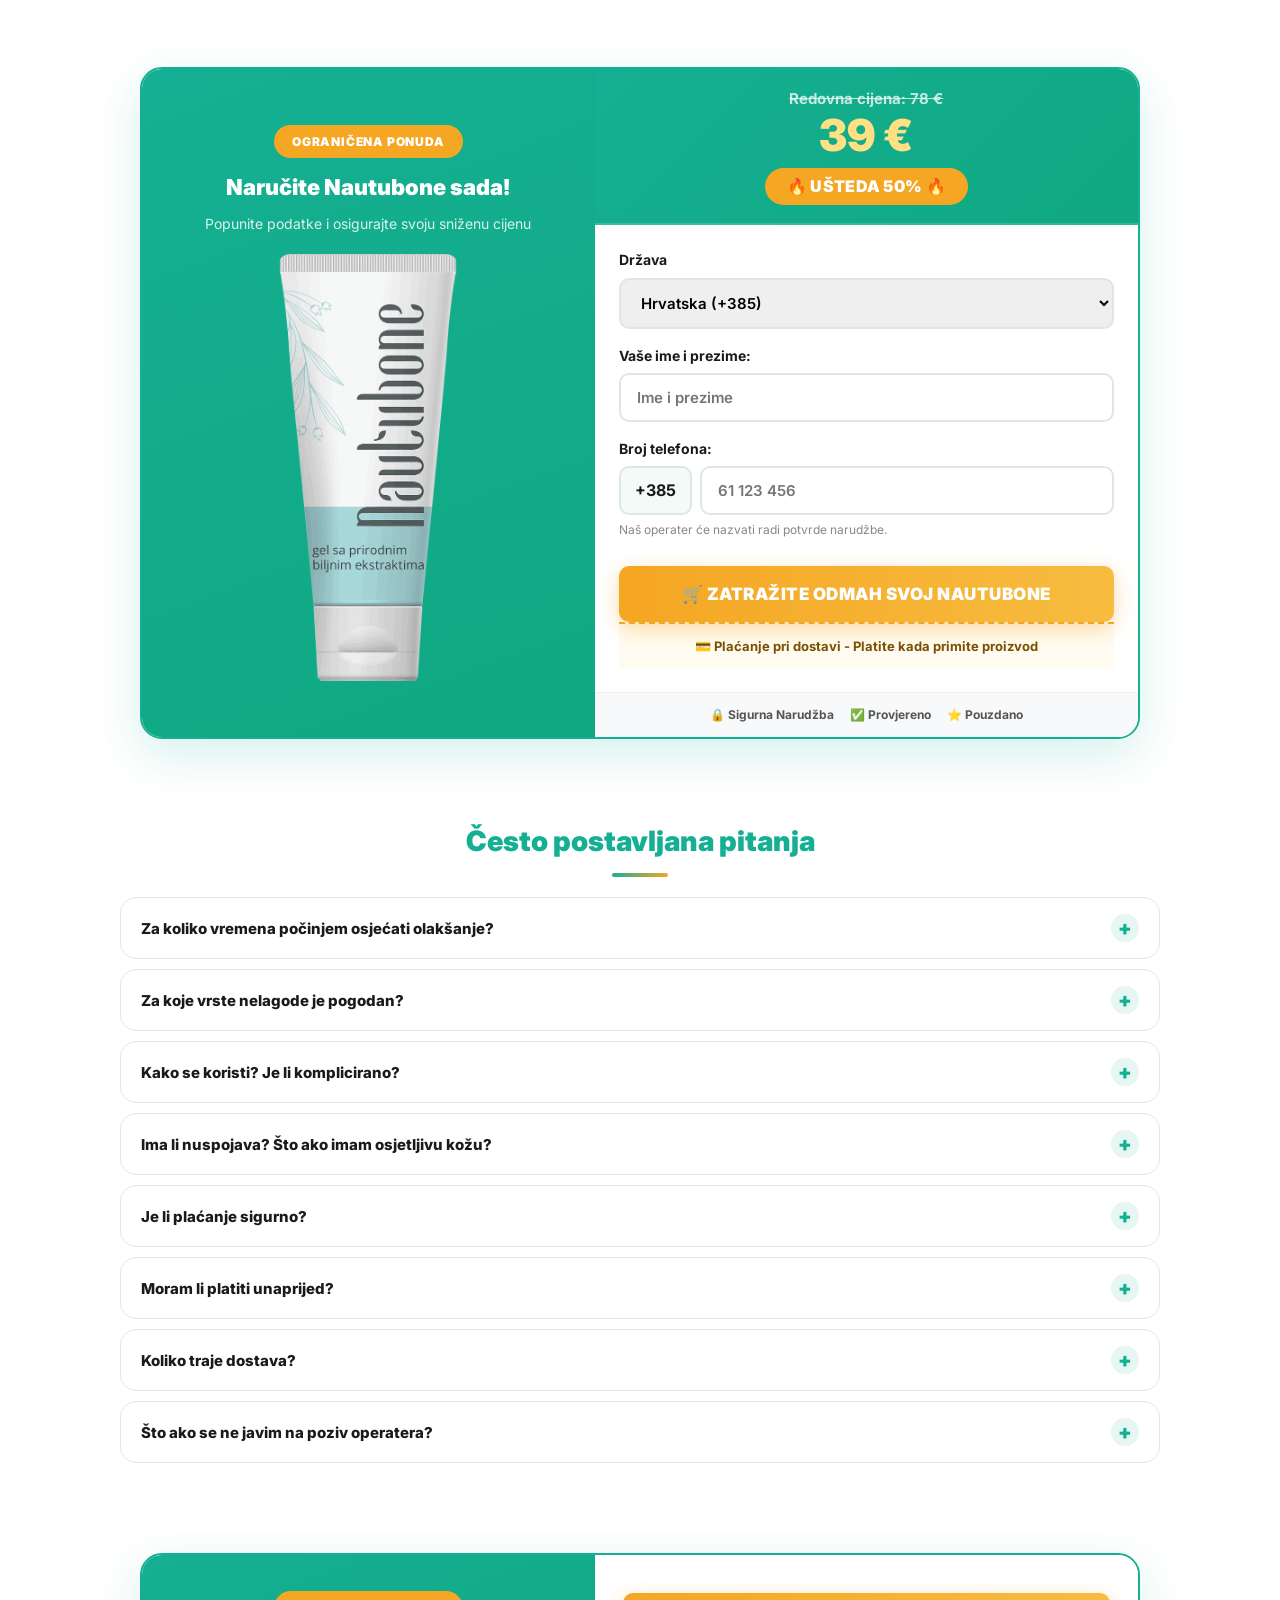
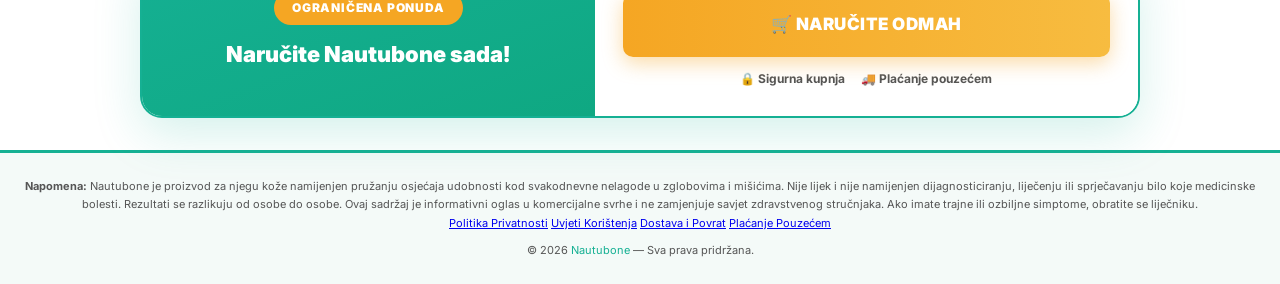
==== commit b5a2ed0b: "Update index.html" ====
--- a/index.html
+++ b/index.html
@@ -1,11 +1,156 @@
 <!DOCTYPE html>
-<html lang="hr">
+<html lang="hr-HR">
 <head>
 <meta charset="UTF-8">
-<title>Nautubone - Udobnost za vaše zglobove</title>
-<meta name="description" content="Nautubone gel smanjuje ukočenost, podržava pokretljivost i vraća radost svakodnevnih aktivnosti. Plaćanje pri dostavi.">
+<title>Nautubone Hrvatska -50% | Gel za Udobnost Zglobova - Plaćanje Pouzećem</title>
+<meta name="description" content="Nautubone gel za udobnost zglobova, sada -50% (39€ umjesto 78€). Plaćanje pouzećem - platite tek kad primite paket. Naručite originalni proizvod već danas.">
+<meta name="keywords" content="nautubone, nautubone gel, nautubone hrvatska, nautubone cijena, gel za zglobove, plaćanje pouzećem">
 <meta name="viewport" content="width=device-width, initial-scale=1">
+<meta name="robots" content="index, follow">
+<link rel="canonical" href="https://nautubone-hr.vercel.app/">
+
+<!-- Open Graph -->
+<meta property="og:type" content="product">
+<meta property="og:title" content="Nautubone -50% | Gel za Udobnost Zglobova - Plaćanje Pouzećem">
+<meta property="og:description" content="Gel za udobnost zglobova s prirodnim sastojcima. Plaćanje pouzećem - bez rizika, platite tek kad primite paket.">
+<meta property="og:image" content="https://nautubone-hr.vercel.app/img/nautubone_promo_70.webp">
+<meta property="og:url" content="https://nautubone-hr.vercel.app/">
+<meta property="og:locale" content="hr_HR">
+<meta property="og:site_name" content="Nautubone">
+
+<!-- Performance -->
+<link rel="preconnect" href="https://fonts.googleapis.com">
+<link rel="dns-prefetch" href="https://fonts.googleapis.com">
+<link rel="preconnect" href="https://www.googletagmanager.com">
+<link rel="dns-prefetch" href="https://www.googletagmanager.com">
+<link rel="preload" as="image" href="img/nautubone_promo_70.webp">
+
 <link rel="stylesheet" href="css/style.css">
+
+<!-- Schema Markup combinado: Product + Organization + WebSite + BreadcrumbList + FAQPage -->
+<script type="application/ld+json">
+{
+  "@context": "https://schema.org",
+  "@graph": [
+    {
+      "@type": "Product",
+      "@id": "https://nautubone-hr.vercel.app/#product",
+      "name": "Nautubone",
+      "image": "https://nautubone-hr.vercel.app/img/nautubone_front.webp",
+      "description": "Gel za udobnost zglobova na bazi prirodnih biljnih ekstrakata. Brzo se upija, ne ostavlja masne tragove, pogodan za svakodnevnu primjenu.",
+      "sku": "NAUTUBONE-100ML",
+      "brand": {
+        "@type": "Brand",
+        "name": "Nautubone"
+      },
+      "offers": {
+        "@type": "Offer",
+        "url": "https://nautubone-hr.vercel.app/",
+        "priceCurrency": "EUR",
+        "price": "39",
+        "availability": "https://schema.org/InStock",
+        "priceValidUntil": "2026-12-31"
+      },
+      "aggregateRating": {
+        "@type": "AggregateRating",
+        "ratingValue": "4.8",
+        "reviewCount": "127"
+      },
+      "review": [
+        {
+          "@type": "Review",
+          "author": { "@type": "Person", "name": "Marija" },
+          "reviewRating": { "@type": "Rating", "ratingValue": "5" },
+          "reviewBody": "Nakon dvije sedmice primjene osjetila sam veliku razliku u jutarnjoj ukočenosti koljena."
+        },
+        {
+          "@type": "Review",
+          "author": { "@type": "Person", "name": "Ivan" },
+          "reviewRating": { "@type": "Rating", "ratingValue": "5" },
+          "reviewBody": "Gel mi je postao dio jutarnje rutine, osjećaj olakšanja je stvaran."
+        }
+      ]
+    },
+    {
+      "@type": "Organization",
+      "@id": "https://nautubone-hr.vercel.app/#organization",
+      "name": "Nautubone",
+      "url": "https://nautubone-hr.vercel.app/",
+      "logo": "https://nautubone-hr.vercel.app/img/nautubone_front.webp"
+    },
+    {
+      "@type": "WebSite",
+      "@id": "https://nautubone-hr.vercel.app/#website",
+      "url": "https://nautubone-hr.vercel.app/",
+      "name": "Nautubone",
+      "publisher": { "@id": "https://nautubone-hr.vercel.app/#organization" }
+    },
+    {
+      "@type": "BreadcrumbList",
+      "@id": "https://nautubone-hr.vercel.app/#breadcrumb",
+      "itemListElement": [
+        {
+          "@type": "ListItem",
+          "position": 1,
+          "name": "Početna",
+          "item": "https://nautubone-hr.vercel.app/"
+        },
+        {
+          "@type": "ListItem",
+          "position": 2,
+          "name": "Nautubone Gel"
+        }
+      ]
+    },
+    {
+      "@type": "FAQPage",
+      "@id": "https://nautubone-hr.vercel.app/#faq",
+      "mainEntity": [
+        {
+          "@type": "Question",
+          "name": "Je li plaćanje sigurno s Nautubone narudžbom?",
+          "acceptedAnswer": {
+            "@type": "Answer",
+            "text": "Da. Plaćanje se vrši isključivo pouzećem, izravno dostavljaču prilikom preuzimanja. Ne unosite podatke kartice online i ne plaćate ništa unaprijed."
+          }
+        },
+        {
+          "@type": "Question",
+          "name": "Moram li platiti unaprijed za Nautubone?",
+          "acceptedAnswer": {
+            "@type": "Answer",
+            "text": "Ne. Nautubone se naručuje bez plaćanja unaprijed. Iznos se plaća tek u trenutku kada paket stigne na vašu adresu."
+          }
+        },
+        {
+          "@type": "Question",
+          "name": "Koliko traje dostava Nautubone gela u Hrvatskoj?",
+          "acceptedAnswer": {
+            "@type": "Answer",
+            "text": "Operater potvrđuje procijenjeni rok dostave telefonskim putem nakon potvrde narudžbe, ovisno o regiji unutar Hrvatske."
+          }
+        },
+        {
+          "@type": "Question",
+          "name": "Je li Nautubone originalni proizvod?",
+          "acceptedAnswer": {
+            "@type": "Answer",
+            "text": "Da. Nautubone naručen putem ove stranice je originalni proizvod, isporučen direktno od ovlaštenog distributera, bez posrednika."
+          }
+        },
+        {
+          "@type": "Question",
+          "name": "Što ako ne mogu odgovoriti na poziv operatera?",
+          "acceptedAnswer": {
+            "@type": "Answer",
+            "text": "Nema problema. Operater će pokušati ponovni kontakt u drugom terminu kako bi se narudžba potvrdila."
+          }
+        }
+      ]
+    }
+  ]
+}
+</script>
 </head>
 <body>
 
@@ -54,6 +199,7 @@
       <div id="price-new-value"></div>
       <div id="price-discount-value"></div>
     </div>
+    <p style="text-align:center;font-size:13px;color:#2c7a6b;font-weight:600;margin-top:8px;">💳 Bez plaćanja unaprijed — platite tek kad primite paket</p>
     <!-- Imagem hero principal -->
     <img class="product-pulse" src="img/nautubone_promo_70.webp" alt="Nautubone gel - dvije bočice"
       style="max-width:280px;margin:20px auto 0;">
@@ -137,35 +283,35 @@
   </div>
 </section>
 
-<!-- CONDIÇÕES TRATADAS -->
+<!-- ÁREAS DE DESCONFORTO -->
 <section class="section anim" style="background:linear-gradient(135deg,#f0fbf8 0%,#fff 100%);border-radius:24px;max-width:1080px;margin:0 auto 8px;">
-  <h2>Koje nelagode Nautubone pokriva</h2>
+  <h2>Koja područja Nautubone pokriva</h2>
   <div class="section-divider"></div>
   <p class="lead">Formuliran za najčešća područja zglobne i mišićne nelagode, od vrata do koljena. Topička primjena djeluje izravno na zahvaćeno područje, bez opterećivanja probavnog sustava.</p>
   <div class="grid-cards" style="grid-template-columns:repeat(3,1fr);">
     <div class="card-simple anim">
-      <img src="img/artrite_artrose.webp" alt="Artritis i artroza" style="max-width:100px;border-radius:50%;margin:0 auto 12px;border:3px solid #c5e8e0;">
-      <strong>Artritis i artroza</strong><p>Smanjuje osjećaj ukočenosti, bol i kroničnu nelagodu u zglobovima, pomaže poboljšati pokretljivost u svakodnevnim aktivnostima.</p>
+      <img src="img/artrite_artrose.webp" alt="Nelagoda u koljenima" style="max-width:100px;border-radius:50%;margin:0 auto 12px;border:3px solid #c5e8e0;">
+      <strong>Nelagoda u koljenima</strong><p>Pomaže smanjiti osjećaj ukočenosti i nelagode u koljenima, podržavajući lakšu pokretljivost u svakodnevnim aktivnostima.</p>
     </div>
     <div class="card-simple anim">
-      <img src="img/bursite.webp" alt="Burzitis" style="max-width:100px;border-radius:50%;margin:0 auto 12px;border:3px solid #c5e8e0;">
-      <strong>Burzitis</strong><p>Ublažava upalu i osjetljivost u područjima poput ramena, kukova ili koljena, olakšavajući pokrete.</p>
+      <img src="img/bursite.webp" alt="Napetost u ramenima i kukovima" style="max-width:100px;border-radius:50%;margin:0 auto 12px;border:3px solid #c5e8e0;">
+      <strong>Napetost u ramenima i kukovima</strong><p>Pomaže ublažiti osjećaj napetosti i osjetljivosti u tim područjima, olakšavajući pokrete.</p>
     </div>
     <div class="card-simple anim">
-      <img src="img/cervicalgia.webp" alt="Cervikalna bol" style="max-width:100px;border-radius:50%;margin:0 auto 12px;border:3px solid #c5e8e0;">
-      <strong>Cervikalna bol</strong><p>Opušta mišićnu napetost vrata i trapeza, pružajući brzo olakšanje i osjećaj lakoće.</p>
+      <img src="img/cervicalgia.webp" alt="Napetost u vratu" style="max-width:100px;border-radius:50%;margin:0 auto 12px;border:3px solid #c5e8e0;">
+      <strong>Napetost u vratu</strong><p>Opušta osjećaj mišićne napetosti vrata i trapeza, pružajući brzo olakšanje i osjećaj lakoće.</p>
     </div>
     <div class="card-simple anim">
-      <img src="img/dor_forte.webp" alt="Lumbalna bol" style="max-width:100px;border-radius:50%;margin:0 auto 12px;border:3px solid #c5e8e0;">
-      <strong>Lumbalna bol</strong><p>Pomaže ublažiti bolove u donjem dijelu leđa uzrokovane naporom, lošim držanjem ili nakupljenom napetošću.</p>
+      <img src="img/dor_forte.webp" alt="Nelagoda u donjem dijelu leđa" style="max-width:100px;border-radius:50%;margin:0 auto 12px;border:3px solid #c5e8e0;">
+      <strong>Nelagoda u donjem dijelu leđa</strong><p>Pomaže ublažiti osjećaj nelagode u donjem dijelu leđa uzrokovan naporom, lošim držanjem ili nakupljenom napetošću.</p>
     </div>
     <div class="card-simple anim">
-      <img src="img/osteocondrose_osteoporose.webp" alt="Osteokondroza" style="max-width:100px;border-radius:50%;margin:0 auto 12px;border:3px solid #c5e8e0;">
-      <strong>Osteokondroza</strong><p>Pruža mišićnu i zglobnu udobnost povezanu s degenerativnim stanjima, doprinoseći boljoj kvaliteti života.</p>
+      <img src="img/osteocondrose_osteoporose.webp" alt="Udobnost zglobova kod starije dobi" style="max-width:100px;border-radius:50%;margin:0 auto 12px;border:3px solid #c5e8e0;">
+      <strong>Udobnost zglobova kod starije dobi</strong><p>Pruža osjećaj mišićne i zglobne udobnosti, doprinoseći boljoj kvaliteti svakodnevnog života.</p>
     </div>
     <div class="card-simple anim">
-      <img src="img/sinovite.webp" alt="Sinovitis" style="max-width:100px;border-radius:50%;margin:0 auto 12px;border:3px solid #c5e8e0;">
-      <strong>Sinovitis</strong><p>Pomaže smanjiti osjećaj upale i oticanja zglobova, pružajući dugotrajnije olakšanje.</p>
+      <img src="img/sinovite.webp" alt="Osjećaj otečenosti zglobova" style="max-width:100px;border-radius:50%;margin:0 auto 12px;border:3px solid #c5e8e0;">
+      <strong>Osjećaj otečenosti zglobova</strong><p>Pomaže smanjiti osjećaj napetosti i otečenosti zglobova, pružajući dugotrajniji osjećaj olakšanja.</p>
     </div>
   </div>
 </section>
@@ -203,7 +349,7 @@
       </div>
       <div class="prec-item">
         <span class="prec-icon">⚠</span>
-        <span>U slučaju osjetljivosti ili neželjene reakcije, odmah prekinite upotrebu.</span>
+        <span>Ako primijetite osjećaj nelagode na koži, jednostavno prekinite primjenu.</span>
       </div>
       <div class="prec-item">
         <span class="prec-icon">👤</span>
@@ -333,16 +479,16 @@
 
 <!-- AUTORIDADE -->
 <section class="section anim">
-  <h2>Preporuka stručnjaka</h2>
+  <h2>Preporuka stručnjaka za pokretljivost</h2>
   <div class="section-divider"></div>
   <div class="expert-card">
-    <img src="img/doctor.webp" alt="Dr. Sergio Rinaldi" style="border-radius:50%;width:120px;height:120px;object-fit:cover;">
+    <img src="img/doctor.webp" alt="Sergio Rinaldi, stručnjak za wellness rutine" style="border-radius:50%;width:120px;height:120px;object-fit:cover;">
     <div>
-      <p class="expert-name">Dr. Sergio Rinaldi</p>
-      <p class="expert-title">Specijalist reumatologije</p>
-      <p>Tijekom dugogodišnje prakse susreo sam se s brojnim pacijentima koji pate od kronične nelagode u zglobovima i ograničene pokretljivosti. Mnogi od njih godinama koriste različite preparate, često s ograničenim rezultatima.</p>
-      <p>Ono što cijenim kod proizvoda poput Nautubonea je njegova lokalna primjena: gel se nanosi izravno na zahvaćeno područje, što omogućava ciljano djelovanje bez opterećenja probavnog sustava. To je posebno važno za starije osobe koje često uzimaju više lijekova istovremeno.</p>
-      <p>Preporučujem redovnu primjenu 2 do 3 puta dnevno, uz blagu masažu, kao dio šire rutine brige o pokretljivosti zglobova.</p>
+      <p class="expert-name">Sergio Rinaldi</p>
+      <p class="expert-title">Stručnjak za wellness i rutine pokretljivosti</p>
+      <p>Tijekom dugogodišnjeg rada s osobama koje traže veću udobnost u svakodnevnim pokretima, primijetio sam da mnogi godinama isprobavaju različite proizvode bez zadovoljavajućeg rezultata.</p>
+      <p>Ono što cijenim kod proizvoda poput Nautubonea je njegova lokalna primjena: gel se nanosi izravno na željeno područje, što omogućava jednostavnu integraciju u svakodnevnu rutinu njege.</p>
+      <p>Preporučujem redovnu primjenu 2 do 3 puta dnevno, uz blagu masažu, kao dio šire rutine brige o pokretljivosti.</p>
       <img src="img/signature.webp" alt="Potpis" style="max-width:140px;margin-top:10px;">
     </div>
   </div>
@@ -510,6 +656,14 @@
 
   <div class="faq-item anim">
     <button class="faq-question" aria-expanded="false">
+      Moram li platiti unaprijed?
+      <span class="faq-icon">+</span>
+    </button>
+    <div class="faq-answer">Ne. Ne plaćate ništa unaprijed. Iznos se plaća tek u trenutku kada paket stigne na vašu adresu.</div>
+  </div>
+
+  <div class="faq-item anim">
+    <button class="faq-question" aria-expanded="false">
       Koliko traje dostava?
       <span class="faq-icon">+</span>
     </button>
@@ -547,7 +701,15 @@
 </div>
 
 <footer class="legal">
-  <p>Ovaj sadržaj je informativni oglas u komercijalne svrhe. Rezultati se mogu razlikovati od osobe do osobe. Informacije su edukativnog karaktera i ne zamjenjuju medicinski savjet. U slučaju trajnih simptoma, obratite se zdravstvenom stručnjaku.</p>
+  <div class="footer-disclaimer">
+    <p><strong>Napomena:</strong> Nautubone je proizvod za njegu kože namijenjen pružanju osjećaja udobnosti kod svakodnevne nelagode u zglobovima i mišićima. Nije lijek i nije namijenjen dijagnosticiranju, liječenju ili sprječavanju bilo koje medicinske bolesti. Rezultati se razlikuju od osobe do osobe. Ovaj sadržaj je informativni oglas u komercijalne svrhe i ne zamjenjuje savjet zdravstvenog stručnjaka. Ako imate trajne ili ozbiljne simptome, obratite se liječniku.</p>
+  </div>
+  <nav class="footer-links" aria-label="Pravne informacije">
+    <a href="privatnost.html">Politika Privatnosti</a>
+    <a href="uvjeti.html">Uvjeti Korištenja</a>
+    <a href="dostava.html">Dostava i Povrat</a>
+    <a href="placanje-pouzecem.html">Plaćanje Pouzećem</a>
+  </nav>
   <p style="margin-top:8px;">© <span id="ano-atual"></span> <span class="produto-nome">Nautubone</span> — Sva prava pridržana.</p>
 </footer>
 
